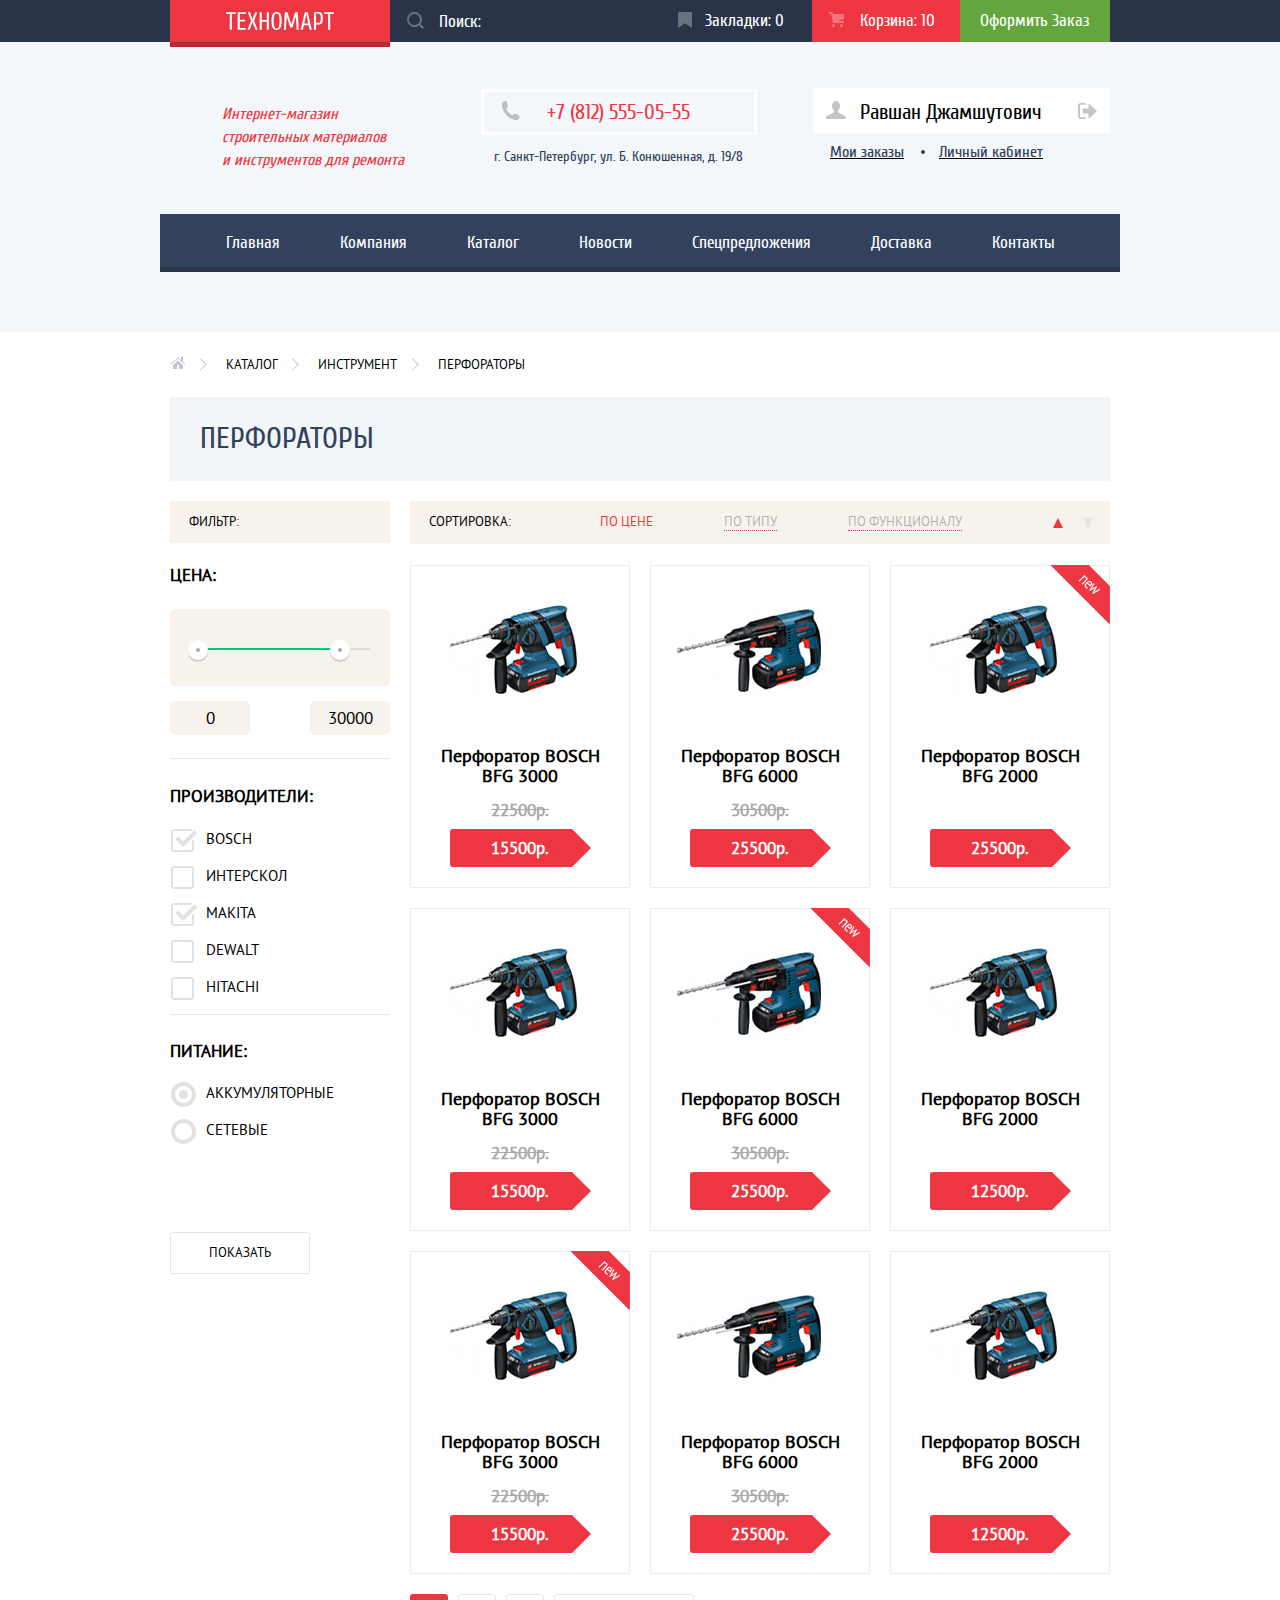
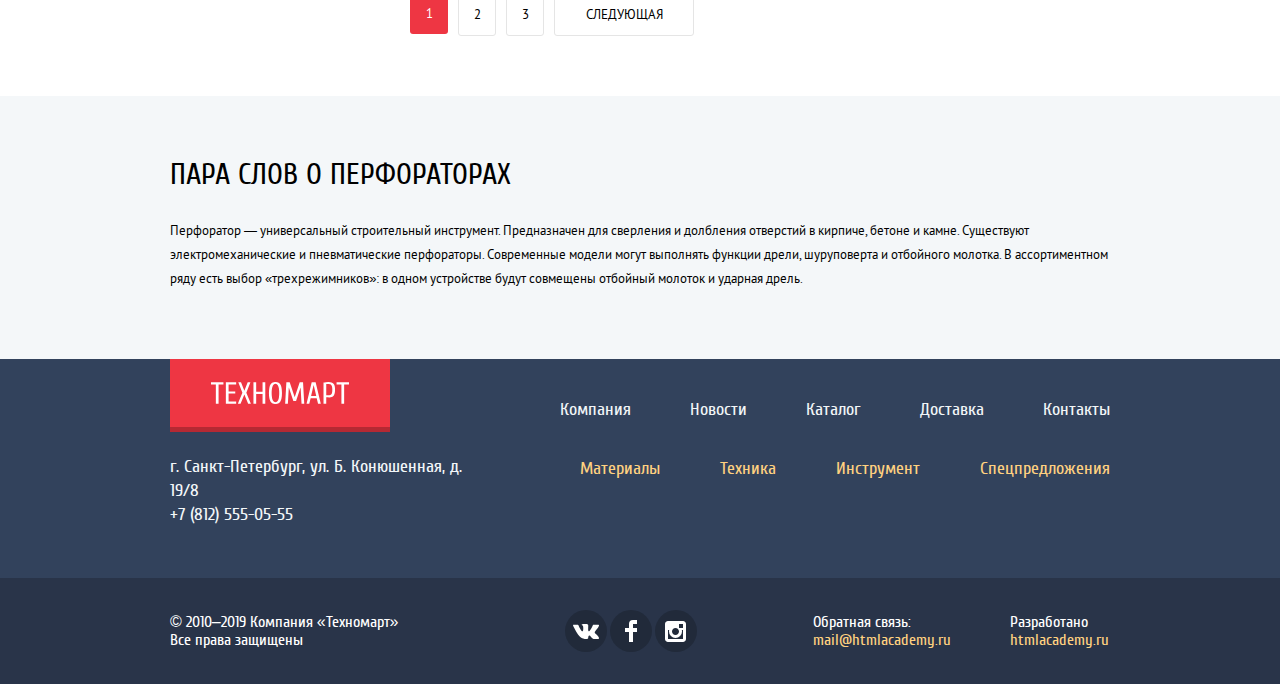
==== catalog.html @ c64a1f45 "сетки 2ая часть+декор" ====
<!DOCTYPE html>
<html lang="ru">

<head>
  <meta charset="utf-8">
  <title>HTML Academy: Техномарт</title>
  <link href="css/normalize.css" rel="stylesheet">
  <link href="css/style.css" rel="stylesheet">
</head>

<body class="catalog-page">
  <header class="main-header">
    <div class="user-navigation">
      <div class="container">
        <a class="main-header-logo" href="index.html">
          <img src="img/header-logo.svg" width="108" height="18" alt="Логотип компании «Техномарт»">
        </a>
        <form class="search-form" action="https://echo.htmlacademy.ru" method="get">
          <input class="search-field" type="search" name="search" placeholder="Поиск:" aria-label="Поиск по сайту">
          <svg xmlns="http://www.w3.org/2000/svg" width="17" height="17" viewbox="0 0 17 17">
            <path
              d="M17 15.586l-3.542-3.542A7.465 7.465 0 0 0 15 7.5 7.5 7.5 0 1 0 7.5 15c1.71 0 3.282-.579 4.544-1.542L15.586 17 17 15.586zM2 7.5C2 4.467 4.467 2 7.5 2 10.532 2 13 4.467 13 7.5c0 3.032-2.468 5.5-5.5 5.5A5.506 5.506 0 0 1 2 7.5z" />
          </svg>
        </form>
        <div class="link-wrapper">
          <a class="header-bookmarks" href="#">Закладки: 0</a>
          <a class="header-basket catalog-basket" href="#">Корзина: 10</a>
          <a class="header-submit-order" href="#">Оформить Заказ</a>
        </div>
      </div>
    </div>
    <section class="store-information">
      <div class="container">
        <div class="store-title-wrapper">
          <h1 class="store-title">
            Интернет-магазин строительных материалов и&nbsp;инструментов для ремонта
          </h1>
        </div>
        <div class="address-wrapper">
          <address>
            <a class="contacts-tel" href="tel:+78125550555">+7 (812) 555-05-55</a>
            <p class="contacts-address">г. Санкт-Петербург, ул. Б. Конюшенная, д. 19/8</p>
          </address>
        </div>
        <div class="user-wrapper">
          <ul class="catalog-user-navigation-list">
            <li class="catalog-navigation-item">
              <a class="catalog-name" href="#">
                Равшан Джамшутович
                <svg xmlns="http://www.w3.org/2000/svg" width="20" height="18" viewbox="0 0 20 18">
                  <path fill="#c5c5c5"
                    d="M17.881 14.166c-2.144-.735-4.256-1.666-5.207-2.39-.657-.501-.77-1.618-.517-2.415 1.118-.903 1.864-2.477 1.864-4.278C14.021 2.276 12.221 0 10 0S5.979 2.276 5.979 5.083c0 1.801.746 3.374 1.863 4.277.253.798.141 1.915-.517 2.416-.95.724-3.063 1.654-5.207 2.39S0 18 0 18h20s.025-3.099-2.119-3.834z" />
                </svg>
              </a>
            </li>
            <li class="catalog-navigation-item">
              <a class="myaccount-logout" href="#">
                <span class="visually-hidden">Выход из аккаунта</span>
                <svg xmlns="http://www.w3.org/2000/svg" width="21" height="17" viewbox="0 0 21 17">
                  <g fill="#c5c5c5">
                    <path fill="#c5c5c5" d="M21 8.5L12.125 0v6h-6v5h6v6z" />
                    <path fill="#c5c5c5"
                      d="M3.106 13.952V3.048c.018-.376.171-1.057 1.01-1.057h5.027V0H4.116C1.938 0 1.112 1.81 1.087 3.027v10.946C1.112 15.189 1.938 17 4.116 17h5.027v-1.99H4.116c-.839 0-.992-.683-1.01-1.058z" />
                  </g>
                </svg>
              </a>
            </li>
          </ul>
          <ul class="user-second-list">
            <li class="user-second-item">
              <a class="catalog-orders" href="#">Мои заказы</a>
            </li>
            <li class="user-second-item">
              <a class="catalog-profile" href="#">Личный кабинет</a>
            </li>
          </ul>
        </div>
      </div>
    </section>
    <nav class="store-navigation">
      <div class="container">
        <ul class="store-navigation-list">
          <li class="store-navigation-item">
            <a href="index.html">Главная</a>
          </li>
          <li class="store-navigation-item">
            <a href="#">Компания</a>
          </li>
          <li class="store-navigation-item">
            <a>Каталог</a>
          </li>
          <li class="store-navigation-item">
            <a href="#">Новости</a>
          </li>
          <li class="store-navigation-item">
            <a href="#">Спецпредложения</a>
          </li>
          <li class="store-navigation-item">
            <a href="#">Доставка</a>
          </li>
          <li class="store-navigation-item">
            <a href="#">Контакты</a>
          </li>
        </ul>
      </div>
    </nav>
  </header>
  <main>
    <div class="container">
      <ul class="breadcrumbs-list">
        <li class="breadcrumbs-item">
          <a class="bredcrumbs-index" href="index.html">
            <span class="visually-hidden">Домой</span>
            <svg xmlns="http://www.w3.org/2000/svg" width="15" height="12" viewbox="0 0 15 12">
              <g fill="#C1C6CE">
                <path d="M3 8v4h4V8h2v4h4V8L8 3.516z" />
                <path
                  d="M14.831 6.365L13 4.751V0h-2v2.987L8.332.635c-.02-.017-.043-.023-.064-.037a.465.465 0 0 0-.08-.047.551.551 0 0 0-.095-.024C8.062.521 8.032.515 8 .515c-.031 0-.061.006-.092.012a.46.46 0 0 0-.095.025c-.028.011-.053.029-.08.046-.021.014-.045.02-.064.037l-6.498 5.73a.501.501 0 0 0 .33.875.497.497 0 0 0 .331-.125L8 1.677l6.169 5.438a.501.501 0 0 0 .662-.75z" />
              </g>
            </svg>
          </a>
        </li>
        <li class="breadcrumbs-item">
          <a class="breadcrumbs-catalog" href="catalog.html">Каталог</a>
        </li>
        <li class="breadcrumbs-item">
          <a href="#">Инструмент</a>
        </li>
        <li class="breadcrumbs-item">
          <a href="#">Перфораторы</a>
        </li>
      </ul>
      <h2 class="catalog-title">Перфораторы</h2>
      <div class="catalog-page-wrapper">
        <section class="filters">
          <h2>Фильтр:</h2>
          <form class="filter" method="get" action="https://echo.htmlacademy.ru">
            <fieldset class="filter-price">
              <legend class="legend-price">Цена:</legend>
              <div class="range-filter">
                <div class="range-controls">
                  <div class="scale">
                    <div class="bar"></div>
                  </div>
                  <div class="toggle toggle-min"></div>
                  <div class="toggle toggle-max"></div>
                </div>
                <div class="price-controls">
                  <label class="min-price">
                    <input name="min-price" type="text" value="0">
                  </label>
                  <label class="max-price">
                    <input name="max-price" type="text" value="30000">
                  </label>
                </div>
              </div>
            </fieldset>
            <fieldset class="filter-manufacturers">
              <legend class="legend-checkbox">Производители:</legend>
              <ul class="filter-list">
                <li class="filter-item-option">
                  <input class="visually-hidden filter-input filter-input-checkbox" id="filter-bosch" type="checkbox"
                    name="bosch" checked>
                  <label for="filter-bosch">Bosch</label>
                </li>
                <li class="filter-item-option">
                  <input class="visually-hidden filter-input filter-input-checkbox" id="filter-interskol"
                    type="checkbox" name="interskol">
                  <label for="filter-interskol">Интерскол</label>
                </li>
                <li class="filter-item-option">
                  <input class="visually-hidden filter-input filter-input-checkbox" id="filter-makita" type="checkbox"
                    name="makita" checked>
                  <label for="filter-makita">Makita</label>
                </li>
                <li class="filter-item-option">
                  <input class="visually-hidden filter-input filter-input-checkbox" id="filter-dewalt" type="checkbox"
                    name="dewalt">
                  <label for="filter-dewalt">Dewalt</label>
                </li>
                <li class="filter-item-option">
                  <input class="visually-hidden filter-input filter-input-checkbox" id="filter-hitachi" type="checkbox"
                    name="hitachi">
                  <label for="filter-hitachi">Hitachi</label>
                </li>
              </ul>
            </fieldset>
            <fieldset class="filter-power">
              <legend class="legend-power">Питание:</legend>
              <ul class="filter-list">
                <li class="filter-item-option">
                  <input class="visually-hidden filter-input filter-input-radio" id="accumulators" type="radio"
                    name="supply" value="accumulators" checked>
                  <label for="accumulators">Аккумуляторные</label>
                </li>
                <li class="filter-item-option">
                  <input class="visually-hidden filter-input filter-input-radio" id="mains" type="radio" name="supply"
                    value="mains">
                  <label for="mains">Сетевые</label>
                </li>
              </ul>
            </fieldset>
            <button type="submit" class="button filter-button">Показать</button>
          </form>
        </section>
        <div class="catalog">
          <section class="sort">
            <div class="catalog-filter">
              <h2>Сортировка:</h2>
              <div class="catalog-filter-wrapper">
                <ul class="sort-list">
                  <li class="sort-item">
                    <a class="sort-link current" href="#">По цене</a>
                  </li>
                  <li class="sort-item">
                    <a class="sort-link" href="#">По типу</a>
                  </li>
                  <li class="sort-item">
                    <a class="sort-link" href="#">По функционалу</a>
                  </li>
                </ul>
                <a class="sort-arrow sort-arrow-up sort-arrow-current" href="#">
                  <span class="visually-hidden">По возрастанию</span>
                </a>
                <a class="sort-arrow sort-arrow-down" href="#">
                  <span class="visually-hidden">По убыванию</span>
                </a>
              </div>
            </div>
          </section>
          <section class="catalog-products">
            <h2 class="visually-hidden">Каталог товаров</h2>
            <ul class="catalog-product-list">
              <li class="catalog-product-item">
                <div class="catalog-popup">
                  <a class="button-buy" href="#">
                    Купить
                  </a>
                  <a class="button-bookmarks" href="#">
                    В Закладки
                  </a>
                </div>
                <div class="image">
                  <img src="img/Perforatorbfg3000.jpg" width="218" height="170" alt="Перфоратор BOSCH BFG 3000">
                </div>
                <h3 class="product-title">
                  <a class="product-title-link" href="#">
                    Перфоратор BOSCH BFG 3000
                  </a>
                </h3>
                <del class="old-price">22500р.</del>
                <p class="current-price">15500р.</p>
              </li>
              <li class="catalog-product-item">
                <div class="catalog-popup">
                  <a class="button-buy" href="#">
                    Купить
                  </a>
                  <a class="button-bookmarks" href="#">
                    В Закладки
                  </a>
                </div>
                <div class="image">
                  <img src="img/Perforatorbfg6000.jpg" width="218" height="170" alt="Перфоратор BOSCH BFG 6000">
                </div>
                <h3 class="product-title">
                  <a class="product-title-link" href="#">
                    Перфоратор BOSCH BFG 6000
                  </a>
                </h3>
                <del class="old-price">30500р.</del>
                <p class="current-price">25500р.</p>
              </li>
              <li class="catalog-product-item">
                <div class="flag flag-new">new item</div>
                <div class="catalog-popup">
                  <a class="button-buy" href="#">
                    Купить
                  </a>
                  <a class="button-bookmarks" href="#">
                    В Закладки
                  </a>
                </div>
                <div class="image">
                  <img src="img/Perforatorbfg2000.jpg" width="218" height="170" alt="Перфоратор BOSCH BFG 2000">
                </div>
                <h3 class="product-title">
                  <a class="product-title-link" href="#">
                    Перфоратор BOSCH BFG 2000
                  </a>
                </h3>
                <del class="old-price old-price-no">0</del>
                <p class="current-price">25500р.</p>
              </li>
              <li class="catalog-product-item">
                <div class="catalog-popup">
                  <a class="button-buy" href="#">
                    Купить
                  </a>
                  <a class="button-bookmarks" href="#">
                    В Закладки
                  </a>
                </div>
                <div class="image">
                  <img src="img/Perforatorbfg3000.jpg" width="218" height="170" alt="Перфоратор BOSCH BFG 3000">
                </div>
                <h3 class="product-title">
                  <a class="product-title-link" href="#">
                    Перфоратор BOSCH BFG 3000
                  </a>
                </h3>
                <del class="old-price">22500р.</del>
                <p class="current-price">15500р.</p>
              </li>
              <li class="catalog-product-item">
                <div class="flag flag-new">new item</div>
                <div class="catalog-popup">
                  <a class="button-buy" href="#">
                    Купить
                  </a>
                  <a class="button-bookmarks" href="#">
                    В Закладки
                  </a>
                </div>
                <div class="image">
                  <img src="img/Perforatorbfg6000.jpg" width="218" height="170" alt="Перфоратор BOSCH BFG 6000">
                </div>
                <h3 class="product-title">
                  <a class="product-title-link" href="#">
                    Перфоратор BOSCH BFG 6000
                  </a>
                </h3>
                <del class="old-price">30500р.</del>
                <p class="current-price">25500р.</p>
              </li>
              <li class="catalog-product-item">
                <div class="catalog-popup">
                  <a class="button-buy" href="#">
                    Купить
                  </a>
                  <a class="button-bookmarks" href="#">
                    В Закладки
                  </a>
                </div>
                <div class="image">
                  <img src="img/Perforatorbfg2000.jpg" width="218" height="170" alt="Перфоратор BOSCH BFG 2000">
                </div>
                <h3 class="product-title">
                  <a class="product-title-link" href="#">
                    Перфоратор BOSCH BFG 2000
                  </a>
                </h3>
                <del class="old-price old-price-no">0</del>
                <p class="current-price">12500р.</p>
              </li>
              <li class="catalog-product-item">
                <div class="flag flag-new">new item</div>
                <div class="catalog-popup">
                  <a class="button-buy" href="#">
                    Купить
                  </a>
                  <a class="button-bookmarks" href="#">
                    В Закладки
                  </a>
                </div>
                <div class="image">
                  <img src="img/Perforatorbfg3000.jpg" width="218" height="170" alt="Перфоратор BOSCH BFG 3000">
                </div>
                <h3 class="product-title">
                  <a class="product-title-link" href="#">
                    Перфоратор BOSCH BFG 3000
                  </a>
                </h3>
                <del class="old-price">22500р.</del>
                <p class="current-price">15500р.</p>
              </li>
              <li class="catalog-product-item">
                <div class="catalog-popup">
                  <a class="button-buy" href="#">
                    Купить
                  </a>
                  <a class="button-bookmarks" href="#">
                    В Закладки
                  </a>
                </div>
                <div class="image">
                  <img src="img/Perforatorbfg6000.jpg" width="218" height="170" alt="Перфоратор BOSCH BFG 6000">
                </div>
                <h3 class="product-title">
                  <a class="product-title-link" href="#">
                    Перфоратор BOSCH BFG 6000
                  </a>
                </h3>
                <del class="old-price">30500р.</del>
                <p class="current-price">25500р.</p>
              </li>
              <li class="catalog-product-item">
                <div class="catalog-popup">
                  <a class="button-buy" href="#">
                    Купить
                  </a>
                  <a class="button-bookmarks" href="#">
                    В Закладки
                  </a>
                </div>
                <div class="image">
                  <img src="img/Perforatorbfg2000.jpg" width="218" height="170" alt="Перфоратор BOSCH BFG 2000">
                </div>
                <h3 class="product-title">
                  <a class="product-title-link" href="#">
                    Перфоратор BOSCH BFG 2000
                  </a>
                </h3>
                <del class="old-price old-price-no">0</del>
                <p class="current-price">12500р.</p>
              </li>
            </ul>
            <ul class="pagination-list">
              <li class="pagination-item">
                <a class="button pagination-link current">1</a>
              </li>
              <li class="pagination-item">
                <a class="button pagination-link" href="#">2</a>
              </li>
              <li class="pagination-item">
                <a class="button pagination-link" href="#">3</a>
              </li>
              <li class="pagination-item">
                <a class="button pagination-link" href="#">Следующая</a>
              </li>
            </ul>
          </section>
        </div>
      </div>
    </div>
    <article class="product-description">
      <div class="container">
        <h2 class="product-description-title">Пара слов о перфораторах</h2>
        <p class="product-description-text">Перфоратор — универсальный строительный инструмент. Предназначен для
          сверления
          и долбления отверстий в кирпиче,
          бетоне и камне.
          Существуют электромеханические и пневматические перфораторы. Современные модели могут выполнять функции
          дрели,
          шуруповерта и отбойного молотка. В ассортиментном ряду есть выбор «трехрежимников»: в одном устройстве
          будут
          совмещены отбойный молоток и ударная дрель.
        </p>
      </div>
    </article>
  </main>
  <footer class="main-footer">
    <div class="container footer-wrapper">
      <div class="left-footer-wrapper">
        <a class="main-footer-logo">
          <img src="img/footer-logo.svg" width="138" height="23" alt="Логотип компании «Техномарт»">
        </a>
        <address class="footer-contacts">
          <p class="footer-contacts-address">г. Санкт-Петербург, ул. Б. Конюшенная, д. 19/8</p>
          <a class="footer-contacts-tel" href="tel:+78125550555">+7 (812) 555-05-55</a>
        </address>
      </div>
      <div class="right-footer-wrapper">
        <nav class="footer-navigation">
          <ul class="footer-navigation-list">
            <li class="footer-navigation-item">
              <a href="#">Компания</a></li>
            <li class="footer-navigation-item">
              <a href="#">Новости</a>
            </li>
            <li class="footer-navigation-item">
              <a href="#">Каталог</a>
            </li>
            <li class="footer-navigation-item">
              <a href="#">Доставка</a>
            </li>
            <li class="footer-navigation-item">
              <a href="#">Контакты</a>
            </li>
          </ul>
        </nav>
        <nav class="footer-secondary-navigation">
          <ul class="footer-secondary-navigation-list">
            <li class="footer-secondary-navigation-item">
              <a href="#">Материалы</a>
            </li>
            <li class="footer-secondary-navigation-item">
              <a href="#">Техника</a>
            </li>
            <li class="footer-secondary-navigation-item">
              <a href="#">Инструмент</a>
            </li>
            <li class="footer-secondary-navigation-item">
              <a href="#">Спецпредложения</a>
            </li>
          </ul>
        </nav>
      </div>
    </div>
    <section class="footer-social">
      <h2 class="visually-hidden">Контакты в социальных сетях</h2>
      <div class="container">
        <p class="copyright">© 2010–2019 Компания «Техномарт» <br>Все права защищены</p>
        <ul class="footer-social-list">
          <li class="footer-social-item">
            <a class="social-button" href="https://www.vk.com">
              <span class="visually-hidden">Вконтакте</span>
              <svg xmlns="http://www.w3.org/2000/svg" width="26" height="15" viewbox="0 0 26 15">
                <path fill="#FFF"
                  d="M16.138 11.51c.956-.309 2.18 2.04 3.483 2.939.978.681 1.727.534 1.727.534l3.473-.05s1.815-.112.957-1.554c-.071-.12-.503-1.069-2.585-3.022-2.177-2.043-1.882-1.712.739-5.244 1.597-2.153 2.236-3.468 2.036-4.028-.192-.539-1.365-.399-1.365-.399L20.69.713c-.381.001-.704.119-.851.515-.003.004-.621 1.666-1.445 3.079-1.741 2.989-2.436 3.148-2.724 2.961-.661-.433-.494-1.737-.494-2.664 0-2.897.432-4.105-.846-4.417-.427-.104-.739-.172-1.828-.182-1.392-.021-2.574 0-3.244.329-.445.223-.786.712-.579.74.26.035.843.16 1.155.586.401.552.389 1.789.389 1.789s.229 3.411-.54 3.834c-.528.29-1.25-.302-2.803-3.016-.793-1.388-1.392-2.922-1.392-2.922s-.116-.285-.326-.441c-.25-.185-.6-.244-.6-.244L.848.684S.29.7.085.946c-.182.218-.015.668-.015.668s2.909 6.881 6.203 10.347c3.02 3.182 6.452 2.971 6.452 2.971h1.555s.469-.054.709-.312c.224-.24.214-.691.214-.691s-.031-2.109.935-2.419z" />
              </svg>
            </a>
          </li>
          <li class="footer-social-item">
            <a class="social-button" href="https://www.facebook.com">
              <span class="visually-hidden">Фейсбук</span>
              <svg xmlns="http://www.w3.org/2000/svg" width="12" height="22" viewbox="0 0 12 22">
                <path fill="#FFF" d="M12 4V0H8a4 4 0 0 0-4 4v4H0v4h4v10h4V12h4V8H8V4h4z" />
              </svg>
            </a>
          </li>
          <li class="footer-social-item">
            <a class="social-button" href="https://www.instagram.com">
              <span class="visually-hidden">Инстаграм</span>
              <svg xmlns="http://www.w3.org/2000/svg" width="21" height="21" viewbox="0 0 21 21">
                <path fill="#FFF"
                  d="M18 0H3C1.35 0 0 1.35 0 3v15c0 1.65 1.35 3 3 3h15c1.65 0 3-1.35 3-3V3c0-1.65-1.35-3-3-3zm-7.5 7c1.93 0 3.5 1.57 3.5 3.5S12.43 14 10.5 14 7 12.43 7 10.5 8.57 7 10.5 7zM18 18H3V9h1.181A6.504 6.504 0 0 0 4 10.5a6.5 6.5 0 1 0 13 0 6.45 6.45 0 0 0-.181-1.5H18v9zm0-11h-4V3h4v4z" />
              </svg>
            </a>
          </li>
        </ul>
        <p class="contacts-email">
          Обратная связь:
          <a class="contacts-link" href="mailto:mail@htmlacademy.ru">mail@htmlacademy.ru</a>
        </p>
        <p class="contacts-developer">
          Разработано
          <a class="contacts-link" href="https://htmlacademy.ru/intensive/htmlcss">htmlacademy.ru</a>
        </p>
      </div>
    </section>
  </footer>
  <section class="modal-cart-popup">
    <h2 class="visually-hidden">Добавление товара</h2>
    <p>Товар добавлен в корзину!</p>
    <a class="button modal-cart-ordering" href="#">оформить заказ</a>
    <a class="button modal-cart-continue" href="#">продолжить покупки</a>
    <button class="modal-close" type="button">
      <span class="visually-hidden">Закрыть</span>
    </button>
  </section>
</body>

</html>
---- css/style.css ----
@font-face {
  font-style: normal;
  font-weight: 400;
  font-family: "Cuprum";

  src: local("Cuprum"), url("../fonts/cuprum.woff2") format("woff2"),
    url("../fonts/cuprum.woff") format("woff");
}

@font-face {
  font-style: normal;
  font-weight: 700;
  font-family: "Cuprum";

  src: local("Cuprum"), url("../fonts/cuprumbold.woff2") format("woff2"),
    url("../fonts/cuprumbold.woff") format("woff");
}

@font-face {
  font-style: normal;
  font-weight: 400;
  font-family: "PT sans";

  src: local("PT sans"), url("../fonts/ptsans.woff2") format("woff2"),
    url("../fonts/ptsans.woff") format("woff");
}

@font-face {
  font-style: normal;
  font-weight: 700;
  font-family: "Ptsans";

  src: local("Ptsans"), url("../fonts/ptsansbold.woff2") format("woff2"),
    url("../fonts/ptsansbold.woff") format("woff");
}

body {
  min-width: 960px;
  margin: 0;
  padding: 0;

  font-weight: 400;
  font-size: 17px;
  line-height: 17px;
  font-family: "Cuprum", Arial, sans-serif;
  color: #000000;

  background-color: #ffffff;
}

a {
  text-decoration: none;
}

img {
  max-width: 100%;
  height: auto;
}

.visually-hidden:not(:focus):not(:active),
input[type="checkbox"].visually-hidden,
input[type="radio"].visually-hidden {
  position: absolute;

  width: 1px;
  height: 1px;
  margin: -1px;
  padding: 0;
  overflow: hidden;

  white-space: nowrap;

  border: 0;

  clip: rect(0 0 0 0);
  -webkit-clip-path: inset(100%);
  clip-path: inset(100%);
}

.container {
  width: 940px;
  margin: 0 auto;
  padding: 0 10px;
}

.main-header {
  margin-bottom: 23px;

  background-color: #f4f7f9;
}

.main-header-logo {
  display: flex;
  justify-content: center;
  align-items: center;
  width: 220px;
  height: 42px;

  background-color: #ee3643;
  box-shadow: 0 5px 0 0 #b52933;
}

.main-header-logo:hover {
  background-color: #ca2c37;
}

.main-header-logo:active {
  background-color: #ba2732;
  box-shadow: 0 5px 0 0 #8e1e26;
}

.link-wrapper {
  display: flex;
  margin-left: auto;
}

.link-wrapper .header-bookmarks {
  padding: 12px 28px 12px 44px;
}

.link-wrapper .header-basket {
  padding: 12px 30px 12px 50px;
}

.link-wrapper .catalog-basket {
  padding: 12px 25px 12px 48px;
}

.link-wrapper .header-submit-order {
  padding: 12px 21px 12px 20px;
}

.user-navigation {
  display: flex;
  justify-content: space-between;
  margin-bottom: 46px;

  line-height: 18px;

  background-color: #293449;
}

.user-navigation .container {
  display: flex;
  justify-content: space-between;
  align-items: center;
  min-height: 42px;
}

.user-navigation a {
  color: #ffffff;
}

.main-navigation-link {
  line-height: 18px;
}

.header-bookmarks {
  position: relative;
}

.header-bookmarks:hover {
  background-color: #212a3a;
}

.header-bookmarks:active {
  background-color: #161d29;
  opacity: 0.5;
}

.header-bookmarks:hover::before {
  opacity: 1;
}

.header-bookmarks:active::before {
  opacity: 0.5;
}

.header-bookmarks::before {
  content: "";
  position: absolute;
  top: 12px;
  left: 17px;

  width: 14px;
  height: 16px;

  background-image: url("../img/icon-bookmark.svg");
  background-repeat: no-repeat;
  background-position: 0 0;
  opacity: 0.3;
}

.header-basket {
  position: relative;
  line-height: 18px;
}

.catalog-basket {
  background-color: #ee3643;
}

.header-basket:hover {
  background-color: #212a3a;
}

.header-basket:active {
  background-color: #161d29;
  opacity: 0.5;
}

.header-basket:hover::before {
  opacity: 1;
}

.header-basket:active::before {
  opacity: 0.5;
}

.header-basket::before {
  content: "";
  position: absolute;
  top: 12px;
  left: 17px;

  width: 15px;
  height: 15px;

  background-image: url("../img/icon-cart.svg");
  background-repeat: no-repeat;
  background-position: 0 0;
  opacity: 0.3;
}

.header-submit-order {
  margin: 0;
  line-height: 18px;

  background-color: #63a63e;
}

.header-submit-order:hover {
  background-color: #5fbb2d;
}

.header-submit-order:active {
  opacity: 0.5;
}

.search-field {
  width: 270px;
  height: 42px;
  border: none;
  background-color: #293449;
  padding-left: 49px;
  box-sizing: border-box;
}

.search-field::placeholder {
  font-size: 17px;
  line-height: 18px;

  color: #ffffff;
}

.search-field:hover {
  background-color: #212a3a;
}

.search-field:focus {
  background-color: #ffffff;
  outline: none;
}

.search-form:hover svg {
  opacity: 1;
}

.search-field:focus ~ svg {
  opacity: 1;
  fill: #ee3643;
}

.search-form {
  position: relative;
}

.search-form svg {
  position: absolute;
  top: 12px;
  left: 17px;
  fill: #ffffff;

  width: 17px;
  height: 17px;
  opacity: 0.3;
}

.store-information .container {
  display: flex;
  justify-content: space-between;
  align-items: baseline;
  margin-bottom: 42px;
}

.store-title {
  margin: 0;
  padding: 0;

  font-weight: 400;
  font-style: italic;
  font-size: 16px;
  line-height: 23px;
  text-align: left;
  color: #ee3643;
}

.store-title-wrapper {
  display: flex;
  width: 196px;
  margin-left: 52px;
}

.address-wrapper {
  display: flex;
  justify-content: space-between;
  align-items: center;
  max-width: 270px;
}

.address-wrapper .contacts-tel {
  display: flex;
  justify-content: center;
  align-items: center;
  width: 270px;
  padding-top: 10px;
  padding-bottom: 9px;
}

.contacts-tel {
  position: relative;
  margin-bottom: 10px;

  font-size: 21px;
  line-height: 21px;
  font-style: normal;
  color: #ee3643;

  border: 3px solid #ffffff;
}

.contacts-tel::before {
  content: "";
  position: absolute;
  top: 9px;
  left: 17px;

  width: 19px;
  height: 19px;
  background-image: url("../img/icon-phone.svg");
  background-repeat: no-repeat;
  background-position: 0 0;
}

.contacts-address {
  margin: 0;

  font-size: 14px;
  line-height: 24px;

  font-style: normal;
  text-align: center;
  color: #32425c;
}

.login-link {
  font-size: 21px;
  line-height: 21px;
  padding-left: 48px;
  padding-right: 27px;
  padding-top: 10px;
  padding-bottom: 11px;

  color: #000000;
  background-color: #ffffff;
}

.login-link svg {
  position: absolute;
  top: 0;
  left: 15px;

  width: 20px;
  height: 17px;
}

.register-link {
  padding-left: 25px;
  padding-right: 25px;
  padding-top: 12px;
  padding-bottom: 9px;

  font-size: 21px;
  line-height: 21px;
  color: #000000;

  background-color: #ffffff;
}

.button {
  display: inline-block;
  box-sizing: border-box;
  padding: 11px;

  font-weight: 400;
  font-size: 14px;
  line-height: 18px;
  font-family: inherit;
  vertical-align: middle;
  text-align: center;
  color: #ffffff;
  text-transform: uppercase;

  background-color: #ee3643;
  border: none;
  border-radius: 3px;
}

.user-wrapper {
  display: flex;
  justify-content: space-between;
  flex-direction: column;
  align-items: flex-start;
  margin: 0;
  padding: 0;
}

.catalog-user-navigation-list {
  display: flex;
  justify-content: space-between;
  align-items: center;

  margin: 0;
  margin-bottom: 10px;
  padding: 0;

  list-style: none;
}

.catalog-navigation-item {
  margin: 0;
  padding: 0;
  text-align: center;
}

.user-second-list {
  display: flex;

  margin: 0;
  margin-left: 17px;

  padding: 0;

  list-style: none;
}

.user-second-item {
  margin: 0;
  text-align: center;
  text-decoration: underline;
}

.user-second-item:first-of-type {
  position: relative;
  padding-right: 35px;
}

.user-second-item:first-of-type::after {
  content: "";
  position: absolute;

  top: 7px;
  right: 14px;

  width: 4px;
  height: 4px;
  border-radius: 50%;
  background-color: #32425c;
}

.user-navigation-list {
  display: flex;
  justify-content: space-between;
  align-items: center;

  margin: 0;
  padding: 0;
  list-style: none;
}

.user-navigation-item {
  position: relative;
  margin: 0;

  text-align: center;

  background-color: #ffffff;
}

.login-link:hover {
  color: #ee3643;
}

.login-link:hover svg path {
  fill: #212a3a;
}

.login-link:active svg {
  opacity: 0.3;
}

.user-navigation-item:not(:last-of-type) {
  margin-right: 10px;
}

.register-link:hover {
  color: #ee3643;
}

.login-link:active {
  color: rgba(0, 0, 0, 0.3);
}

.register-link:active {
  color: rgba(0, 0, 0, 0.3);
}

.store-navigation .container {
  display: flex;
  justify-content: space-around;

  background-color: #32425c;
  box-shadow: inset 0 -5px 0 0 #293449;
}

.store-navigation {
  display: flex;
  margin: 0;
  padding-bottom: 60px;
}

.store-navigation-list {
  display: flex;
  justify-content: space-around;

  margin: 0;
  padding: 0;

  list-style: none;
}

.store-navigation a[href]:hover {
  background-color: #293449;
}

.store-navigation a[href]:active {
  color: rgba(255, 255, 255, 0.5);

  background-color: #1d2739;
  box-shadow: inset 0 -5px 0 0 #1d2739;
}

.store-navigation a {
  display: block;

  padding-top: 20px;
  padding-bottom: 21px;
  padding-left: 30px;
  padding-right: 30px;

  color: #ffffff;
}

.advertising {
  margin-bottom: 53px;
}

.advertising-list {
  display: flex;
  justify-content: space-between;
  margin: 0;
  margin-bottom: 20px;
  padding: 0;

  list-style: none;
}

.advertising-button {
  display: inline-block;
  box-sizing: border-box;
  min-width: 135px;

  padding: 10px 20px;

  font-size: 14px;
  line-height: 18px;
  vertical-align: middle;
  text-align: center;
  color: #ffffff;
  text-transform: uppercase;

  background-color: rgba(0, 0, 0, 0.1);
  border: none;
  border-radius: 3px;
}

.advertising-button:hover {
  background-color: rgba(0, 0, 0, 0.2);
}

.advertising-button:active {
  background-color: rgba(0, 0, 0, 0.3);
}

.advertising-item {
  position: relative;
  box-sizing: border-box;
  width: 300px;
  height: 123px;
  margin: 0;
  padding: 0;
  padding-left: 23px;
  padding-top: 23px;
  padding-bottom: 22px;

  background-color: #ffbf47;
}

.advertising-item::before {
  content: "";
  position: absolute;
  top: 26px;
  right: 40px;

  width: 44px;
  height: 65px;

  background-image: url("../img/icon-1.svg");
  background-repeat: no-repeat;
  background-position: 0 0;
}
.advertising-item:nth-child(2)::before {
  content: "";
  position: absolute;
  top: 26px;
  right: 40px;

  width: 75px;
  height: 61px;

  background-image: url("../img/icon-2.svg");
  background-repeat: no-repeat;
  background-position: 0 0;
}

.advertising-item:nth-child(3)::before {
  content: "";
  position: absolute;
  top: 26px;
  right: 40px;

  width: 78px;
  height: 62px;

  background-image: url("../img/icon-3.svg");
  background-repeat: no-repeat;
  background-position: 0 0;
}

.advertising-item:nth-child(2) {
  background-color: #3bbce3;
}

.advertising-item:nth-child(3) {
  background-color: #dc91d8;
}

.advertising-item:nth-child(4) {
  background-color: #8ed78f;
}

.advertising-item:nth-child(5) {
  background-color: #ffc047;
}

.advertising-item .advertising-flag {
  position: absolute;
  top: 0px;
  right: -0.9px;
  z-index: 20;

  width: 60px;
  height: 59px;
  overflow: hidden;

  text-indent: -1000px;
}

.advertising-item .flag-new {
  background: url("../img/new-flag.png") no-repeat 0 0;
}

.advertising-title {
  margin: 0;
  margin-bottom: 13px;

  font-weight: 700;
  font-size: 24px;
  line-height: 30px;
  color: #ffffff;
}

.advertising-second-list {
  display: flex;
  justify-content: space-between;
  flex-direction: column;
  order: 2;
  margin: 0;
  padding: 0;

  list-style: none;
}

.advertising-second-item {
  position: relative;
  box-sizing: border-box;
  width: 300px;
  height: 123px;
  margin: 0;
  padding: 0;
  padding-left: 23px;
  padding-top: 23px;
  padding-bottom: 22px;

  background-color: #ffbf47;
}

.advertising-second-item::before {
  content: "";
  position: absolute;
  top: 26px;
  right: 40px;

  width: 59px;
  height: 72px;

  background-image: url("../img/icon-4.svg");
  background-repeat: no-repeat;
  background-position: 0 0;
}

.advertising-second-item:nth-child(2)::before {
  content: "";
  position: absolute;
  top: 26px;
  right: 40px;

  width: 78px;
  height: 63px;

  background-image: url("../img/icon-5.svg");
  background-repeat: no-repeat;
  background-position: 0 0;
}

.advertising-discount {
  background-color: #8ed78f;
}

.slider-indicator {
  position: absolute;
  bottom: 36px;
  left: 31.5%;
}

.slider-control {
  position: absolute;
  top: 50%;
  left: 31.5%;
}

.prevarrow {
  position: absolute;
  right: 255px;
}

.nextarrow {
  position: absolute;
  left: 280px;
}

.main-slider {
  position: relative;
  display: flex;
  justify-content: space-between;
  margin: 0;
  padding: 0;
}

.slider-list {
  display: flex;
  margin: 0;
  padding: 0;

  list-style: none;
}

.slider-item {
  width: 620px;
  height: 266px;
  margin: 0;
  padding: 0;
}

.slider-item img {
  position: absolute;
  top: 0;
  left: 0;
  z-index: -1;
}

.slider-item:nth-child(2) {
  display: none;
}

.slider-title {
  margin: 0 auto;
  margin-left: 24px;
  padding: 22px 0 0;

  font-weight: 700;
  font-size: 36px;
  line-height: 36px;

  color: #ffffff;
  text-transform: uppercase;
}

.slider-text {
  margin: 0;
  margin-left: 25px;
  padding: 0;

  font-size: 18px;
  line-height: 24px;
  color: #ffffff;
}

.slider-button {
  position: relative;
  margin: 0;
  padding: 0;
  border: solid 5px #ffffff;
  border-radius: 50%;
  cursor: pointer;
}

.slider-indicator-button {
  margin-right: 8px;
}

.slider-button-current::before {
  content: "";
  position: absolute;
  top: 50%;
  left: 50%;
  width: 6px;
  height: 6px;
  margin: -3px;
  border-radius: 50%;
  background-color: #ee3643;
}

.slider-main-button {
  position: absolute;
  bottom: 22px;
  left: 25px;
  min-width: 195px;
}

.slider-main-button:hover {
  background-color: #ca2c37;
}

.slider-main-button:active {
  background-color: #ba2732;
}

.slider-arrows-list {
  list-style: none;
}

.popular-products-title {
  margin: 0;

  font-weight: 400;
  font-size: 30px;
  line-height: 30px;
  color: #32425c;
  text-transform: uppercase;
}

.popular-products-title-wrapper {
  display: flex;
  justify-content: space-between;
  align-items: center;
  margin: 0;
  margin-bottom: 20px;
  padding: 26px 24px 25px 30px;

  background-color: #f9f5f0;
}

.popular-products-link h2 {
  margin: 0;

  font-weight: 400;
  font-size: 14px;
  line-height: 18px;
}

.popular-products-link {
  min-width: 253px;
  margin: 0;
}

.popular-products-link:hover {
  background-color: #ca2c37;
}

.popular-products-link:active {
  background-color: #ba2732;
}

.catalog-products-item:nth-child(4n + 4) {
  margin-right: 0;
}

.catalog-product {
  width: 700px;
}

.catalog-page-wrapper {
  display: flex;
  justify-content: space-between;
  margin-bottom: 60px;
}

.catalog {
  width: 700px;
  margin: 0;
  padding: 0;
}

.catalog-products-list {
  display: flex;
  justify-content: flex-start;
  flex-wrap: wrap;
  margin: 0;
  padding: 0;

  list-style: none;
}

.catalog-product-list {
  display: flex;
  flex-wrap: wrap;
  justify-content: flex-start;
  margin: 0;
  padding: 0;
}

.catalog-products-item {
  position: relative;

  display: inline-block;
  width: 218px;
  margin-right: 20px;
  margin-bottom: 20px;

  text-align: center;

  border: 1px solid #eaeaeaea;
}

.catalog-product-item:nth-child(3n + 3) {
  margin-right: 0;
}

.catalog-product-item {
  position: relative;

  display: inline-block;
  width: 218px;
  margin-right: 20px;
  margin-bottom: 20px;

  text-align: center;

  border: 1px solid #eaeaeaea;
}

.catalog-products-item:hover {
  box-shadow: 0px 10px 25px 0 rgba(41, 52, 73, 0.5);
}

.catalog-product-item:hover {
  box-shadow: 0px 10px 25px 0 rgba(41, 52, 73, 0.5);
}

.product-title {
  font-weight: 700;
  font-size: 18px;
  line-height: 20px;
  font-family: "PT Sans", Arial, sans-serif;
}

.product-title-link {
  color: #000000;
}

.catalog-products-item .catalog-popup {
  position: absolute;
  top: 0;
  left: 0;
  z-index: 10;

  width: 218px;
  height: 88px;
  padding: 40px 0;

  background-color: rgba(255, 255, 255, 0.9);
}

.catalog-product-item .catalog-popup {
  position: absolute;
  top: 0;
  left: 0;
  z-index: 10;

  width: 218px;
  height: 88px;
  padding: 40px 0;

  background-color: rgba(255, 255, 255, 0.9);
}

.catalog-products-item .catalog-popup .button-buy,
.catalog-products-item .catalog-popup .button-bookmarks {
  display: block;
  width: 129px;
  margin: 0 auto;
  margin-bottom: 7px;
  padding: 7px 0;

  font-size: 14px;
  line-height: 18px;
  color: #ffffff;
  text-transform: uppercase;
  text-decoration: none;

  background-color: #63a63e;
  border: 3px solid #63a63e;
  border-bottom-color: #367315;
  border-radius: 3px;
}

.catalog-product-item .catalog-popup .button-buy,
.catalog-product-item .catalog-popup .button-bookmarks {
  display: block;
  width: 129px;
  margin: 0 auto;
  margin-bottom: 7px;
  padding: 7px 0;

  font-size: 14px;
  line-height: 18px;
  color: #ffffff;
  text-transform: uppercase;
  text-decoration: none;

  background-color: #63a63e;
  border: 3px solid #63a63e;
  border-bottom-color: #367315;
  border-radius: 3px;
}

.catalog-products-item .button-buy:hover {
  background-color: #5fbb2d;
  border: 3px solid #5fbb2d;
  border-bottom-color: #367315;
}

.catalog-product-item .button-buy:hover {
  background-color: #5fbb2d;
  border: 3px solid #5fbb2d;
  border-bottom-color: #367315;
}

.catalog-products-item .button-buy:active {
  background-color: #518534;
  border: 3px solid #518534;
}

.catalog-product-item .button-buy:active {
  background-color: #518534;
  border: 3px solid #518534;
}

.catalog-products-item .catalog-popup .button-bookmarks:hover {
  border: 3px solid #32425c;
  border-bottom-color: #32425c;
}

.catalog-product-item .catalog-popup .button-bookmarks:hover {
  border: 3px solid #32425c;
  border-bottom-color: #32425c;
}

.catalog-products-item .button-bookmarks:active {
  opacity: 0.3;
}

.catalog-product-item .button-bookmarks:active {
  opacity: 0.3;
}

.catalog-products-item .catalog-popup .button-bookmarks {
  color: #32425c;

  background: #ffffff;
  border-bottom-color: #63a63e;
}

.catalog-product-item .catalog-popup .button-bookmarks {
  color: #32425c;

  background: #ffffff;
  border-bottom-color: #63a63e;
}

.catalog-products-item .catalog-popup {
  display: none;
}

.catalog-product-item .catalog-popup {
  display: none;
}

.catalog-products-item:hover .catalog-popup {
  display: block;
  background-color: #ffffff;
}

.catalog-product-item:hover .catalog-popup {
  display: block;
  background-color: #ffffff;
}

.catalog-products-item .image {
  width: 218px;
  height: 170px;
}

.catalog-product-item .image {
  width: 218px;
  height: 170px;
}

.catalog-products-item .image img {
  max-width: 100%;
}

.catalog-product-item .image img {
  max-width: 100%;
}

.catalog-products-item .product-title {
  min-height: 40px;
  margin-top: 10px;
  margin-bottom: 15px;
  padding: 0 25px;
}

.catalog-product-item .product-title {
  min-height: 40px;
  margin-top: 10px;
  margin-bottom: 15px;
  padding: 0 25px;
}

.catalog-products-item .old-price {
  min-height: 20px;
  margin-top: 15px;
  margin-bottom: 10px;

  color: #a9a9a9;
  text-decoration: line-through;
}

.catalog-product-item .old-price {
  min-height: 20px;
  margin-top: 15px;
  margin-bottom: 10px;

  color: #a9a9a9;
  text-decoration: line-through;
}

.old-price {
  font-weight: 700;
  font-size: 17px;
  line-height: 18px;
  font-family: "PT Sans", Arial, sans-serif;
}

.old-price-no {
  visibility: hidden;
}

.catalog-products-item .current-price {
  position: relative;

  width: 80px;
  margin: 10px auto;
  margin-bottom: 20px;
  padding: 10px 30px;

  color: #ffffff;

  background: #ee3643;
  border-radius: 3px;
}

.catalog-product-item .current-price {
  position: relative;

  width: 80px;
  margin: 10px auto;
  margin-bottom: 20px;
  padding: 10px 30px;

  color: #ffffff;

  background: #ee3643;
  border-radius: 3px;
}

.current-price {
  font-weight: 700;
  font-size: 17px;
  line-height: 18px;
  font-family: "PT Sans", Arial, sans-serif;
}

.catalog-products-item .current-price:after {
  content: "";
  position: absolute;
  top: 0;
  right: -20px;

  width: 0;
  height: 0;

  border: 19px solid #ffffff;
  border-left-color: #ee3643;
}

.catalog-product-item .current-price:after {
  content: "";
  position: absolute;
  top: 0;
  right: -20px;

  width: 0;
  height: 0;

  border: 19px solid #ffffff;
  border-left-color: #ee3643;
}

.catalog-products-item .flag {
  position: absolute;
  top: -1px;
  right: -1px;
  z-index: 20;

  width: 60px;
  height: 60px;
  overflow: hidden;

  text-indent: -1000px;
}

.catalog-product-item .flag {
  position: absolute;
  top: -1px;
  right: -1px;
  z-index: 20;

  width: 60px;
  height: 60px;
  overflow: hidden;

  text-indent: -1000px;
}

.catalog-products-item .flag-new {
  background: url("../img/new-flag.png") no-repeat 0 0;
}

.catalog-product-item .flag-new {
  background: url("../img/new-flag.png") no-repeat 0 0;
}

.popular-manufacturers {
  margin-bottom: 85px;
}

.popular-manufacturers-link {
  min-width: 253px;
  margin: 0;
}

.popular-manufacturers-link:hover {
  background-color: #ca2c37;
}

.popular-manufacturers-link:active {
  background-color: #ba2732;
}

.popular-manufacturers-title {
  margin: 0;

  font-weight: 400;
  font-size: 30px;
  line-height: 30px;
  color: #32425c;
  text-transform: uppercase;
}

.popular-manufacturers-link h2 {
  margin: 0;

  font-weight: 400;
  font-size: 14px;
  line-height: 18px;
}

.popular-manufacturers-title-wrapper {
  display: flex;
  justify-content: space-between;
  align-items: center;
  margin: 0;
  margin-bottom: 20px;
  padding: 26px 24px 25px 30px;

  background-color: #f9f5f0;
}

.popular-manufacturers-list {
  display: flex;
  flex-wrap: wrap;
  justify-content: space-between;

  margin: 0;
  padding: 0;

  list-style: none;
}

.popular-manufacturers-item {
  display: flex;
  justify-content: center;
  align-items: center;
  width: 220px;
  height: 145px;

  margin: 0;
  margin-bottom: 20px;
  padding: 0;

  outline: 1px solid #eaeaea;
}

.popular-manufacturers-item img {
  display: block;
}

.popular-manufacturers-item:hover {
  box-shadow: 0px 10px 25px 0 rgba(41, 52, 73, 0.5);
}

.popular-manufacturers-item:active {
  box-shadow: 0px 4px 10px 0 rgba(41, 52, 73, 0.5);
  opacity: 0.3;
}

.services {
  margin-bottom: 78px;

  background-color: #f5f8fa;
}

.services-toggles-list {
  margin: 0;
  margin-right: 80px;
  padding: 0;

  list-style: none;
}

.services-list {
  margin: 0;
  padding: 0;

  list-style: none;
}

.services-button {
  display: inline-block;
  box-sizing: border-box;
  min-width: 240px;
  padding: 20px 23px 15px 23px;

  font-weight: 700;
  font-size: 21px;
  line-height: 30px;

  vertical-align: middle;
  text-align: left;
  color: #ffffff;
  background-color: #32425c;
  border-top: 1px solid #405069;
  border-bottom: 1px solid #293449;
  border-right: none;
  border-left: none;
  outline: none;
}

.services-button:hover {
  background-color: #293449;
}

.delivery-button-current {
  border: none;
  color: #32425c;
  background-color: #ffffff;
}

.delivery-button-current:hover {
  color: #32425c;
  background-color: #ffffff;
}

.services h2 {
  margin: 0;
  margin-bottom: 30px;

  font-weight: 400;
  font-size: 30px;
  line-height: 30px;
  color: #000000;
  text-transform: uppercase;
}

.services-title {
  padding-top: 68px;
}

.services p {
  font-size: 13px;
  line-height: 24px;
  font-family: "PT Sans", Arial, sans-serif;
  color: #000000;
}

.services-text {
  margin: 0;
  margin-bottom: 66px;
}

.delivery-text {
  margin: 0;
  padding: 0;
}

.services-item:nth-child(2) {
  display: none;
}

.services-item:nth-child(3) {
  display: none;
}

.services-item h3 {
  margin: 0;
  margin-bottom: 32px;
  padding: 0;

  font-weight: 400;
  font-size: 36px;
  line-height: 36px;

  color: #32425c;
  text-transform: uppercase;
}

.guarantee-title {
  line-height: 24px;
}

.credit-title {
  line-height: 24px;
}

.credit-request-button {
  min-width: 195px;
  margin: 0;

  background-color: #ff5357;
}

.credit-request-button:hover {
  background-color: #ca2c37;
}

.credit-request-button:active {
  background-color: #ba2732;
}

.services-wrapper {
  display: flex;
  justify-content: space-between;
  position: relative;
  padding-bottom: 85px;
}

.about {
  display: flex;
  margin-bottom: 86px;
}

.about-column-right {
  width: 302px;
  margin-left: auto;
}

.about-column-right img {
  margin-bottom: 52px;
}

.about-column-left {
  width: 520px;
}

.about h2 {
  margin: 0;
  margin-bottom: 27px;

  font-weight: 400;
  font-size: 30px;
  line-height: 30px;

  color: #000000;
  text-transform: uppercase;
}

.about-text {
  margin-bottom: 27px;
  width: 390px;
  font-size: 13px;
  line-height: 24px;
  font-family: "PT Sans", Arial, sans-serif;
  color: #000000;
}

.about-text-first {
  width: 520px;
}

.about-list {
  margin: 0;
  padding: 0;

  list-style: none;
}

.about-item {
  position: relative;

  margin: 0;
  margin-bottom: 21px;
  padding-left: 35px;
}

.about-item-text {
  margin: 0;

  font-size: 18px;
  line-height: 24px;

  color: #000000;
}

.about-item::before {
  content: "";
  position: absolute;
  top: 10px;
  left: -1px;

  width: 25px;
  height: 2px;

  background-color: #ee3643;
}

.about-button {
  min-width: 220px;
}

.about-button:hover {
  background-color: #ca2c37;
}

.about-button:active {
  background-color: #ba2732;
}

.contacts-text {
  margin: 0 0 48px;

  font-size: 13px;
  line-height: 24px;
  font-family: "PT Sans", Arial, sans-serif;
  color: #000000;
}

.contact-button {
  min-width: 300px;
}

.contact-button:hover {
  background-color: #ca2c37;
}

.contact-button:active {
  background-color: #ba2732;
}

.footer-logo-wrapper {
  display: flex;
  justify-content: center;
  align-items: center;
  width: 220px;
  height: 68px;

  background-color: #ee3643;
  box-shadow: 0 5px 0 0 #b52933;
}

.footer-logo-wrapper:hover {
  background-color: #ca2c37;
}

.footer-logo-wrapper:active {
  background-color: #ba2732;
  box-shadow: 0 5px 0 0 #8e1e26;
}

.footer-navigation-list {
  display: flex;
  justify-content: space-between;
  align-items: flex-end;
  margin: 0;
  padding: 0;
  padding-top: 39px;
  padding-bottom: 35px;

  list-style: none;
}
.main-footer {
  background-color: #32425c;
}

.main-footer-logo {
  display: flex;
  justify-content: center;
  align-items: center;
  width: 220px;
  height: 68px;
  margin-bottom: 28px;

  background-color: #ee3643;
  box-shadow: 0 5px 0 0 #b52933;
}

.main-footer-logo:hover {
  background-color: #ca2c37;
}

.main-footer-logo:active {
  background-color: #ba2732;
  box-shadow: 0 5px 0 0 #8e1e26;
}

.footer-wrapper {
  display: flex;
}

.left-footer-wrapper {
  display: flex;
  flex-direction: column;
  width: 322px;
  margin-bottom: 51px;
}

.right-footer-wrapper {
  display: flex;
  flex-direction: column;
  margin-left: auto;
  width: 550px;
}

.footer-navigation a {
  font-size: 18px;
  line-height: 24px;

  color: #f1f5f7;
}

.footer-navigation a[href]:hover {
  text-decoration: underline;
}

.footer-navigation a[href]:active {
  text-decoration: none;

  opacity: 0.5;
}

.footer-secondary-navigation {
  margin: 0;
  padding: 0;
}

.footer-secondary-navigation a {
  font-size: 18px;
  line-height: 24px;

  color: #ffd180;
}

.footer-secondary-navigation a[href]:hover {
  text-decoration: underline;
}

.footer-secondary-navigation a[href]:active {
  text-decoration: none;

  opacity: 0.5;
}

.footer-secondary-navigation-list {
  display: flex;
  justify-content: flex-end;
  text-align: right;
  margin: 0;
  padding: 0;

  list-style: none;
}

.footer-secondary-navigation-item:not(:last-of-type) {
  margin-right: 60px;
}

.footer-contacts {
  font-style: normal;
}

.footer-social-item:not(:last-of-type) {
  margin-right: 3px;
}

.footer-contacts-wrapper {
  display: flex;
  justify-content: space-between;
  width: 300px;
  margin: 0;
  padding: 0;
}

.footer-contacts p {
  font-style: normal;
  font-size: 18px;
  line-height: 24px;
  margin: 0;
  padding: 0;

  color: #f3f7f9;
}

.footer-contacts-tel {
  font-style: normal;
}

.footer-contacts a {
  font-size: 18px;
  line-height: 24px;

  color: #f3f7f9;
}

.footer-social {
  background-color: #293449;
}

.footer-social .container {
  display: flex;
  flex-wrap: wrap;
  justify-content: space-between;
  align-items: center;
  padding-top: 32px;
  padding-bottom: 32px;
}

.copyright {
  font-size: 16px;
  line-height: 18px;
  margin: 0;
  padding: 0;
  margin-right: 110px;

  color: #ffffff;
}

.footer-social-list {
  display: flex;
  flex-wrap: wrap;
  justify-content: space-between;
  width: 132px;
  margin: 0;
  margin-right: 60px;
  padding: 0;

  list-style: none;
}

.social-button {
  display: flex;
  justify-content: center;
  align-items: center;
  width: 42px;
  height: 42px;

  background-color: #212a3a;
  border-radius: 50%;
}

.social-button:hover {
  background-color: #ee3643;
}

.social-button:active {
  background-color: #ee3643;
}

.contacts-email {
  font-size: 16px;
  line-height: 18px;
  width: 140px;
  margin: 0;
  padding: 0;

  color: #ffffff;
}

.contacts-developer {
  font-size: 16px;
  line-height: 18px;
  width: 100px;
  margin: 0;
  padding: 0;

  color: #ffffff;
}

.contacts-link {
  font-size: 16px;
  line-height: 18px;

  color: #ffd180;
}
.contacts-link:hover {
  text-decoration: underline;
}
.contacts-link:active {
  color: #e13643;
  text-decoration: none;
}

.contacts-wrapper {
  display: flex;
  width: 288px;
}

.modal p {
  margin: 0;
}

.modal-button {
  color: #000000;
}

.contact-form {
  display: flex;
  justify-content: center;
  flex-wrap: wrap;
}

@keyframes bounce {
  0% {
    transform: translateY(-2000px);
  }

  70% {
    transform: translateY(30px);
  }

  90% {
    transform: translateY(-10px);
  }

  100% {
    transform: translateY(0);
  }
}

@keyframes shake {
  0%,
  100% {
    transform: translateX(0);
  }

  10%,
  30%,
  50%,
  70%,
  90% {
    transform: translateX(-10px);
  }

  20%,
  40%,
  60%,
  80% {
    transform: translateX(10px);
  }
}

.modal {
  position: fixed;
  top: 50%;
  left: 50%;
  z-index: 10;

  width: 620px;
  margin-top: -150px;
  margin-left: -280px;

  background-color: #ffffff;
  box-shadow: inset 0 7px 0 #ee3643, 0 20px 40px rgba(0, 1, 1, 0.75);
}

.modal-close {
  position: absolute;
  top: 15px;
  right: 20px;

  width: 21px;
  height: 21px;

  font-size: 0;

  background-color: transparent;
  border: 0;
  cursor: pointer;
}

.modal-close::before,
.modal-close::after {
  content: "";
  position: absolute;
  top: 9px;
  left: -1px;

  width: 25px;
  height: 3px;

  background-color: #ee3643;
}

.modal-close::before {
  transform: rotate(45deg);
}

.modal-close::after {
  transform: rotate(-45deg);
}

.modal-close:hover::before,
.modal-close:hover::after {
  background-color: #ca2c37;
}

.modal-close:active::before,
.modal-close:active::after {
  background-color: #ba2732;
}

.modal-show {
  display: block;
  animation: bounce 0.6s;
}

.modal-error {
  animation: shake 0.6s;
}

.contact-form input[type="text"],
.contact-form input[type="email"],
.modal textarea {
  box-sizing: border-box;
  width: 100%;
  padding: 8px 15px;

  font-weight: 400;
  font-size: 13px;
  line-height: 18px;
  font-family: "PT Sans", Arial, sans-serif;
  color: #a9a9a9;

  background-color: #ffffff;
  border: 2px solid #d7dcde;
  border-radius: 2px;
  outline: none;
}

.modal textarea {
  max-width: 460px;
  min-height: 114px;
  padding: 8px 14px;
}

.label-name,
.label-email,
.label-text {
  margin-bottom: 11px;
}

.contact-form input[type="email"]:invalid,
.contact-form input[type="text"]:invalid {
  border-color: #e74246;
}

.modal label {
  display: block;

  font-size: 18px;
  line-height: 18px;
}

.contact-form-name {
  width: 220px;
  padding-right: 20px;
}

.contact-form-email {
  width: 220px;
}

.contact-form-info {
  min-height: 38px;
}

.contact-form-info:not(:last-of-type) {
  margin-top: 48px;
  margin-bottom: 20px;
}

.contact-form-info:last-of-type {
  width: 460px;
  margin-bottom: 37px;
}

.contact-form input:hover {
  border-color: #b4b9bb;
}

.contact-form textarea:hover {
  border-color: #b4b9bb;
}

.contact-form input:focus {
  color: #999999;

  border-color: #ee3643;
}

.contact-form textarea:focus {
  color: #999999;

  border-color: #ee3643;
}

.send-button-wrapper {
  background-color: #f4f4f4;
  padding-top: 36px;
  padding-bottom: 36px;
  padding-left: 80px;
  padding-right: 80px;
}

.send-button {
  min-width: 460px;

  font-size: 14px;
  line-height: 18px;

  color: #ffffff;
}

.send-button:hover {
  background-color: #ca2c37;
}

.send-button:active {
  background-color: #ba2732;
}

.send-button:focus {
  outline: none;
}

.modal-cart-popup {
  display: none;
}

.modal-map-popup {
  display: none;
}

.catalog-name {
  display: block;
  position: relative;
  padding-top: 14px;
  padding-bottom: 10px;
  padding-left: 47px;
  padding-right: 8px;
  font-size: 21px;
  line-height: 21px;

  color: #000000;
  background-color: #ffffff;
}

.catalog-name svg {
  position: absolute;
  top: 13px;
  left: 13px;

  width: 20px;
  height: 18px;
}

.myaccount-logout {
  display: block;
  position: relative;

  padding-left: 30px;
  padding-right: 30px;
  padding-top: 22.5px;
  padding-bottom: 22.5px;

  background-color: #ffffff;
}

.myaccount-logout svg {
  position: absolute;
  top: 50%;
  right: 3px;
  transform: translate(-50%, -50%);
  width: 20px;
  height: 17px;
  -webkit-transform: translate(-50%, -50%);
  -moz-transform: translate(-50%, -50%);
  -ms-transform: translate(-50%, -50%);
  -o-transform: translate(-50%, -50%);
}

.myaccount-logout:hover svg path {
  fill: #212a3a;
}

.myaccount-logout:active svg {
  opacity: 0.3;
}

.catalog-name:hover svg path {
  fill: #212a3a;
}

.catalog-name:active svg {
  opacity: 0.3;
}

.catalog-name:active {
  color: rgba(0, 0, 0, 0.3);
}

.catalog-navigation-item:not(:first-child) {
  text-decoration: underline;
}

.catalog-orders {
  font-size: 16px;
  line-height: 18px;

  color: #32425c;
}

.catalog-orders:hover {
  color: #ee3643;
}

.catalog-orders:active {
  color: rgba(0, 0, 0, 0.3);
}

.catalog-profile {
  font-size: 16px;
  line-height: 18px;
  color: #32425c;
}

.catalog-profile:hover {
  color: #ee3643;
}

.catalog-profile:active {
  color: rgba(0, 0, 0, 0.3);
}

.breadcrumbs-list {
  display: flex;
  justify-content: space-between;
  width: 355px;
  margin: 0;
  margin-bottom: 23px;
  padding: 0;

  list-style: none;
}

.breadcrumbs-catalog {
  position: relative;
}

.bredcrumbs-index {
  position: relative;
}

.breadcrumbs-item:not(:first-of-type) {
  position: relative;
}

.breadcrumbs-item::before {
  content: "";
  position: absolute;
  display: inline-block;
  border: 1px solid #c5c9d1;
  border-width: 0 1px 1px 0;
  transform: rotate(-45deg);
  padding: 4px;
  top: 5px;
  left: -30px;
  -webkit-transform: rotate(-45deg);
  -moz-transform: rotate(-45deg);
  -ms-transform: rotate(-45deg);
  -o-transform: rotate(-45deg);
}

.catalog-title {
  margin: 0;
  margin-bottom: 20px;
  padding: 27px 30px;

  font-weight: 400;
  font-size: 30px;
  line-height: 30px;

  color: #32425c;
  text-transform: uppercase;

  background-color: #f2f6f8;
}

.breadcrumbs-list a {
  font-size: 13px;
  line-height: 18px;
  font-family: "PT Sans", Arial, sans-serif;
  color: #000000;
  text-transform: uppercase;
}

.filters {
  width: 220px;
}

.filters h2 {
  margin: 0;
  margin-bottom: 17px;
  padding: 12px 19px;

  font-weight: 400;
  font-size: 13px;
  line-height: 18px;
  font-family: "PT Sans", Arial, sans-serif;
  color: #000000;
  text-transform: uppercase;

  background-color: #f7f3ec;
}

.legend-price {
  margin-bottom: 19px;

  font-weight: 700;
  font-size: 17px;
  line-height: 30px;
  font-family: "PT Sans", Arial, sans-serif;
  color: #000000;
  text-transform: uppercase;
}

.filter .filter-price {
  margin-bottom: 22px;
  padding-bottom: 23px;
  border-bottom: 1px solid #e5e5e5;
}

.range-filter {
  width: 220px;
  margin: 0;
}

.range-controls {
  position: relative;

  height: 38px;
  margin-bottom: 15px;
  padding-top: 39px;
  padding-right: 20px;
  padding-left: 20px;

  background-color: #f7f3ec;
  border-radius: 5px;
}

.range-controls .scale {
  height: 2px;

  background-color: #d7dcde;
}

.range-controls .bar {
  width: 80%;
  height: 2px;

  background-color: #00ca74;
}

.range-controls .toggle {
  position: absolute;
  top: 31px;
  left: 0;

  width: 4px;
  height: 4px;
  padding: 0;

  background-color: #ababab;
  border: 8px solid #ffffff;
  border-radius: 50%;
  box-shadow: 0 2px 1px 0 #cfcfcf;
  cursor: pointer;
}

.range-controls .toggle-min {
  left: 18px;
}

.range-controls .toggle-max {
  left: 160px;
}

.price-controls {
  display: -webkit-box;
  display: -ms-flexbox;
  display: flex;
  -webkit-box-pack: justify;
  -ms-flex-pack: justify;
  justify-content: space-between;
}

.price-controls label {
  display: inline-block;
  width: 50%;

  vertical-align: middle;
  text-transform: uppercase;
}

.price-controls input {
  width: 60px;
  padding: 8px 10px;

  font-size: 17px;
  line-height: 18px;
  font-family: "PT Sans", Arial, sans-serif;
  text-align: center;

  background: #f7f3ec;
  border: none;
  border-radius: 5px;
}

.max-price {
  text-align: right;
}

.legend-checkbox {
  margin-bottom: 18px;
}

.legend-power {
  margin-bottom: 17px;
}

.filter-list {
  list-style: none;
}

.filter legend {
  padding: 0;

  font-weight: 700;
  font-size: 17px;
  line-height: 30px;
  font-family: "PT Sans", Arial, sans-serif;
  color: #000000;
  text-transform: uppercase;
}

.filter fieldset {
  margin: 0;
  padding: 0;

  border: none;
}

.filter .filter-manufacturers {
  margin-bottom: 21px;
  border-bottom: 1px solid #e5e5e5;
}

.filter .filter-power {
  margin-bottom: 75px;
}

.filter ul {
  margin: 0;
  padding: 0;
}

.filter-item-option {
  margin-bottom: 17px;
  padding-left: 36px;

  font-size: 15px;
  line-height: 20px;
  font-family: "PT Sans", Arial, sans-serif;
  color: #000000;
  text-transform: uppercase;
}

.filter-item-option label {
  position: relative;

  display: block;
}

.filter-input-checkbox + label::before {
  content: "";
  position: absolute;
  top: 0;
  left: -35px;

  width: 27px;
  height: 27px;

  background-image: url("../img/checkbox-off.svg");
  background-repeat: no-repeat;
  background-position: 0 0;
  opacity: 0.5;
}

.filter-input-checkbox:checked ~ label::before {
  background: url(../img/checkbox-on.svg) no-repeat 0 0;
}

.filter-input-radio + label::before {
  content: "";
  position: absolute;
  top: -1px;
  left: -35px;

  width: 27px;
  height: 27px;

  background-image: url("../img/radio-off.svg");
  background-repeat: no-repeat;
  background-position: 0 0;
  opacity: 0.5;
}

.filter-input-radio:checked ~ label::before {
  background: url(../img/radio-on.svg) no-repeat 0 0;
}

.filter-input-radio:checked + label::after:focus {
  background-image: url("../img/radio-on.svg");
  background-repeat: no-repeat;
  background-position: 0 0;
}

.filter-input:not(:disabled) + label:hover,
.filter-input:not(:disabled) + label:hover::before,
.filter-input:not(:disabled):focus + label,
.filter-input:not(:disabled):focus + label::before {
  color: #000000;

  opacity: 1;
}

.filter-input:not(:disabled) + label:hover,
.filter-input:not(:disabled) + label:hover::after,
.filter-input:not(:disabled):focus + label,
.filter-input:not(:disabled):focus + label::after {
  color: #000000;

  opacity: 1;
}

.filter-input:hover + label {
  color: #000000;
}

.filter-input:disabled + label {
  opacity: 0.2;
}

.filter-button {
  min-width: 140px;

  font-size: 13px;
  line-height: 18px;
  font-family: "PT Sans", Arial, sans-serif;
  color: #000000;

  background-color: #ffffff;
  border: 1px solid #e5e5e5;
  border-radius: 3px;
}

.filter-button:hover,
.filter-button:focus {
  background-color: #ffffff;
  border: 1px solid #bdc6ca;
  border-radius: 3px;
}

.filter-button[href]:active,
.filter-button[href]:focus {
  background-color: #ffffff;
  border: 1px solid #ee3643;
  border-radius: 3px;
}

.sort h2 {
  margin: 0;

  font-weight: 400;
  font-size: 13px;
  line-height: 18px;
  font-family: "PT Sans", Arial, sans-serif;
  text-transform: uppercase;
  color: #000000;
}

.sort-list {
  display: flex;
  margin: 0;
  padding: 0;

  list-style: none;
}

.sort-item {
  font-size: 13px;
  line-height: 18px;
  font-family: "PT Sans", Arial, sans-serif;
}

.sort-link {
  margin-right: 71px;

  font-size: 13px;
  line-height: 18px;
  color: rgba(000, 000, 000, 0.3);

  text-transform: uppercase;
}

.sort-link {
  border-bottom: 1px solid #ee3643;
  border-bottom-style: dotted;
}

.sort-item .current {
  border-bottom: none;
}

.sort-item .sort-link:active,
.sort-item .sort-link:focus {
  color: #ee3643;
  border: none;
}

.sort-item .current {
  color: #ee3643;

  cursor: default;
}

.sort-link:hover,
.sort-link:focus {
  color: #000000;
  border-bottom: 1px solid #ee3643;
}

.sort-arrow {
  margin-left: 20px;
}

.sort-arrow::before {
  content: "";

  display: inline-block;

  vertical-align: middle;

  border: 10px solid #a6a6a6;
  border-right-width: 5.5px;
  border-right-color: transparent;
  border-left-width: 5.5px;
  border-left-color: transparent;
  opacity: 0.2;
}

.sort-arrow-down::before {
  border-bottom-width: 0;
}

.sort-arrow-up::before {
  border-top-width: 0;
}

.sort-arrow-down:focus::before,
.sort-arrow-down:hover::before {
  border-top-color: #000000;
  border-bottom-color: #000000;
  opacity: 1;
}

.sort-arrow-up:focus::before,
.sort-arrow-up:hover::before {
  border-top-color: #a6a6a6;
  border-bottom-color: #a6a6a6;
  opacity: 1;
}

.sort-arrow:active::before,
.sort-arrow-current::before,
.sort-arrow-current:active::before {
  border-top-color: #ee3643;
  border-bottom-color: #ee3643;
  opacity: 1;
}

.catalog-filter {
  display: flex;
  justify-content: space-between;
  align-items: center;
  margin: 0 0 21px;
  padding-top: 12px;
  padding-bottom: 13px;
  padding-left: 19px;
  padding-right: 17px;

  background-color: #f7f3ec;
}

.catalog-filter-wrapper {
  display: flex;
  justify-content: space-between;
  align-items: center;
  margin: 0;
}

.pagination-item:last-child .pagination-link {
  display: inline-block;
  min-width: 140px;
  margin-right: 0;

  vertical-align: middle;
}

.pagination-link {
  min-width: 38px;
  margin-right: 10px;

  font-size: 13px;
  line-height: 18px;
  font-family: "PT Sans", Arial, sans-serif;
  text-align: center;
  color: #000000;

  background-color: #ffffff;
  border: 1px solid #e5e5e5;
  border-radius: 3px;
}

.pagination-list {
  display: flex;
  margin: 0;
  padding: 0;
  list-style: none;
}

.pagination-list .current {
  min-width: 38px;

  color: #ffffff;

  background-color: #ee3643;
  border: none;
  cursor: default;
}

.pagination-link[href]:active,
.pagination-link[href]:focus {
  color: #ffffff;
  background-color: #ee3643;
  border: none;
  cursor: default;
}

.pagination-link[href]:hover {
  background-color: #ffffff;
  border: solid 1px #bdc6ca;
}

.pagination-link[href]:active {
  border: solid 1px #ee3643;
  background-color: #ffffff;
  color: #000000;
}

.product-description {
  background-color: #f4f7f9;
}

.product-description h2 {
  font-weight: 400;
  font-size: 30px;
  line-height: 30px;
  margin: 0;
  padding: 0;
  padding-top: 64px;
  padding-bottom: 29px;

  color: #000000;
  text-transform: uppercase;
}

.product-description p {
  margin: 0;
  padding: 0;
  padding-bottom: 68px;
  font-size: 13px;
  line-height: 24px;
  font-family: "PT Sans", Arial, sans-serif;
  color: #000000;
}
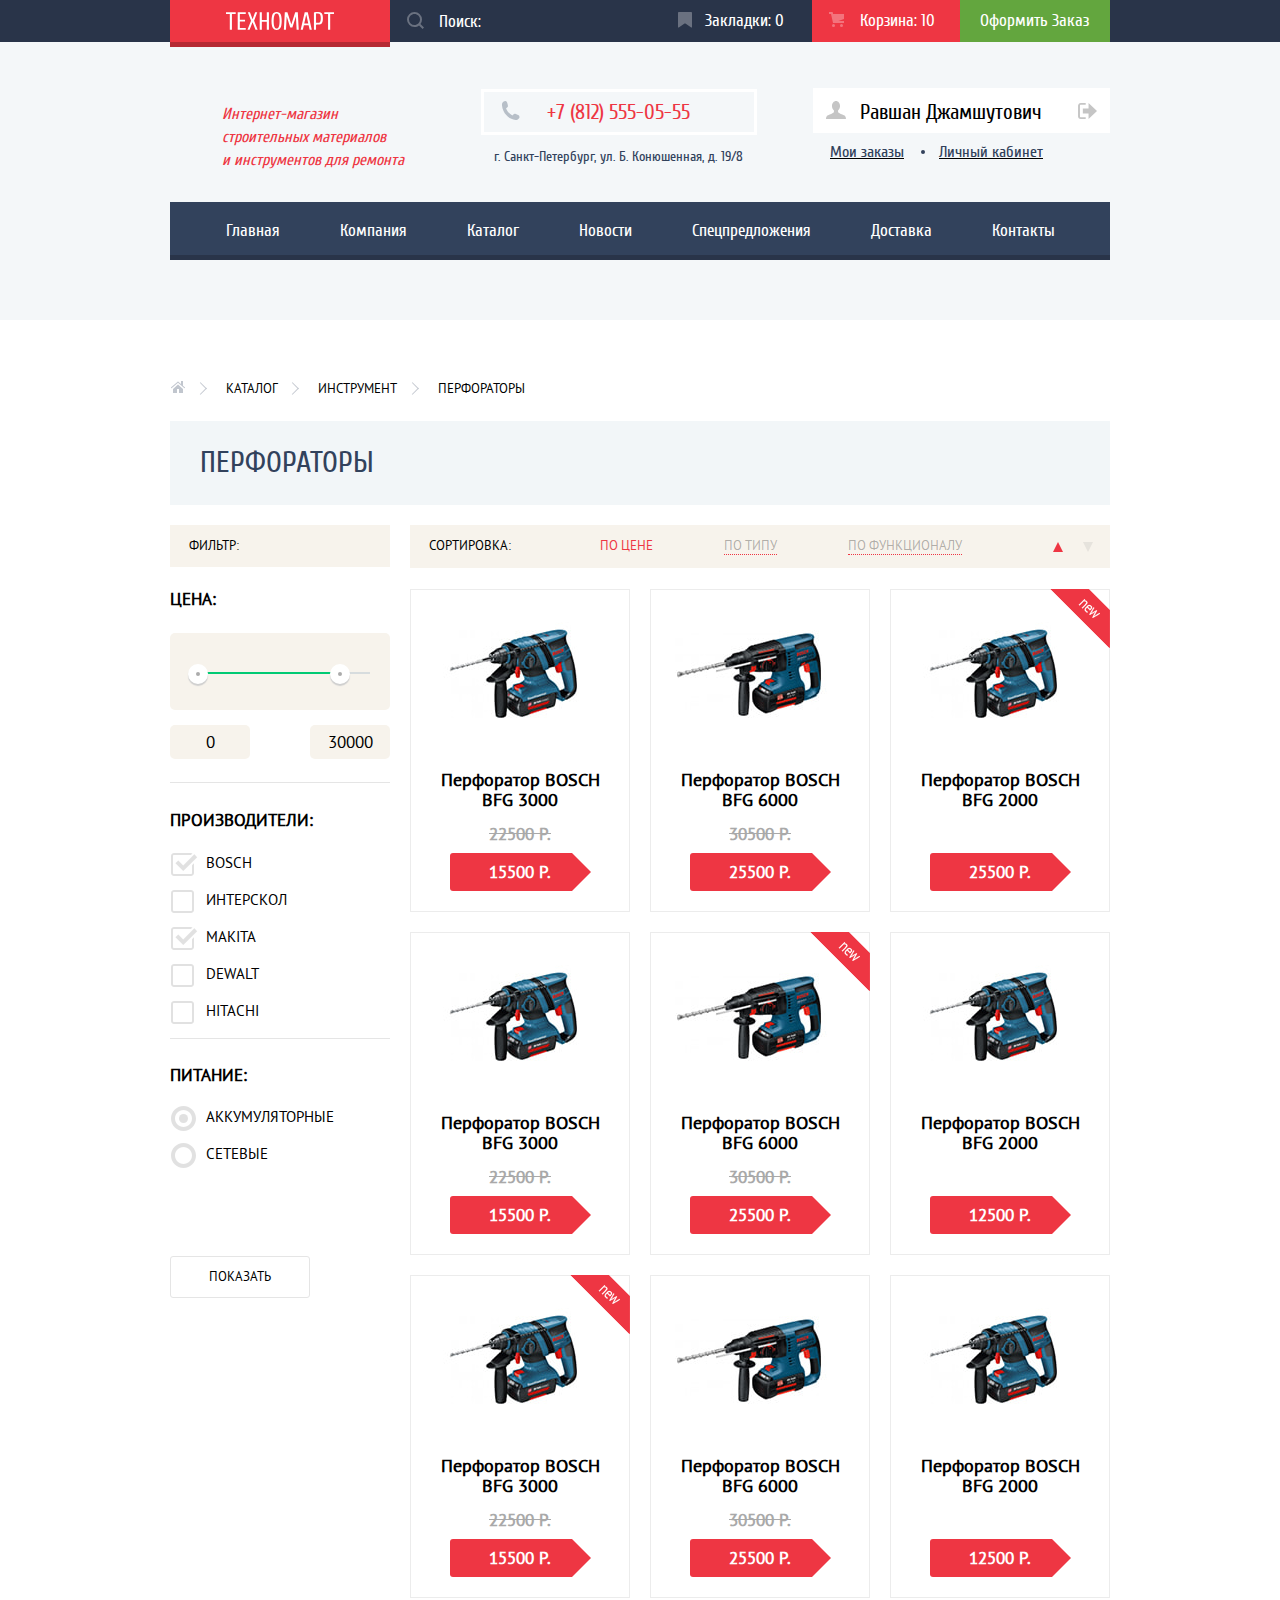
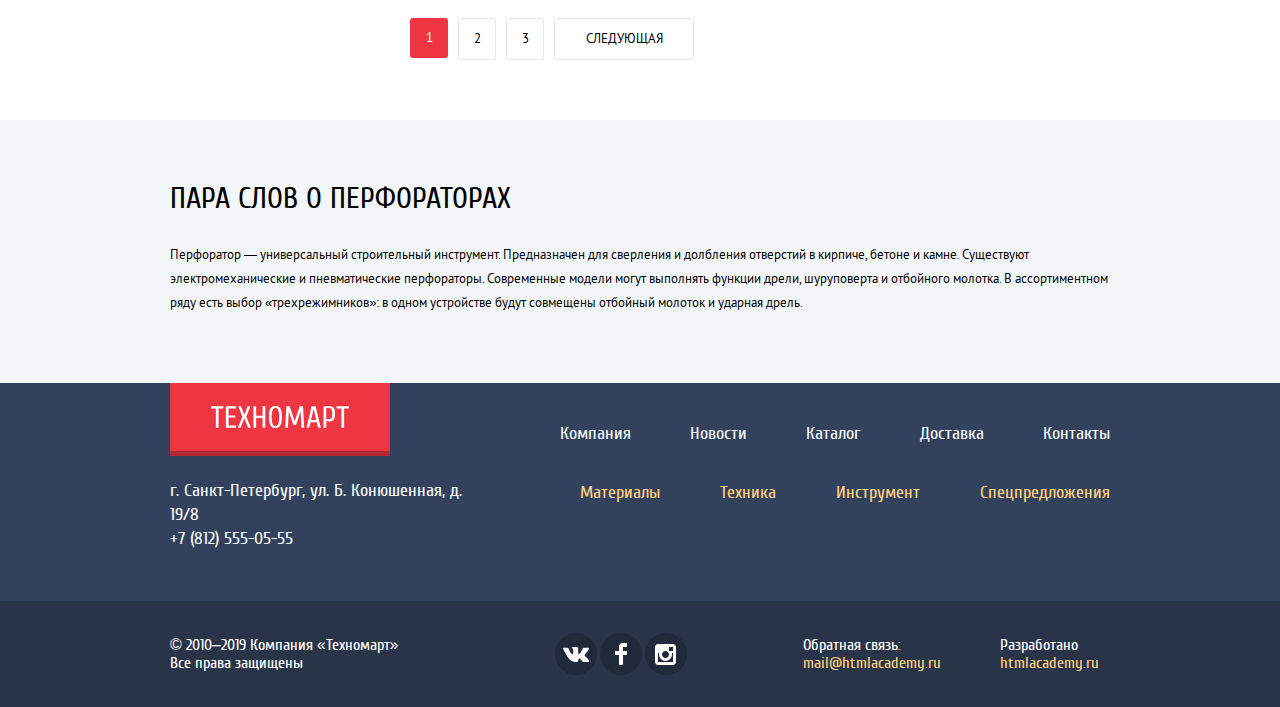
==== commit b123bf89: "7. Декоративные элементы" ====
--- a/catalog.html
+++ b/catalog.html
@@ -248,8 +248,8 @@
                     Перфоратор BOSCH BFG 3000
                   </a>
                 </h3>
-                <del class="old-price">22500р.</del>
-                <p class="current-price">15500р.</p>
+                <del class="old-price">22500&nbspр.</del>
+                <p class="current-price">15500&nbspр.</p>
               </li>
               <li class="catalog-product-item">
                 <div class="catalog-popup">
@@ -268,8 +268,8 @@
                     Перфоратор BOSCH BFG 6000
                   </a>
                 </h3>
-                <del class="old-price">30500р.</del>
-                <p class="current-price">25500р.</p>
+                <del class="old-price">30500&nbspр.</del>
+                <p class="current-price">25500&nbspр.</p>
               </li>
               <li class="catalog-product-item">
                 <div class="flag flag-new">new item</div>
@@ -290,7 +290,7 @@
                   </a>
                 </h3>
                 <del class="old-price old-price-no">0</del>
-                <p class="current-price">25500р.</p>
+                <p class="current-price">25500&nbspр.</p>
               </li>
               <li class="catalog-product-item">
                 <div class="catalog-popup">
@@ -309,8 +309,8 @@
                     Перфоратор BOSCH BFG 3000
                   </a>
                 </h3>
-                <del class="old-price">22500р.</del>
-                <p class="current-price">15500р.</p>
+                <del class="old-price">22500&nbspр.</del>
+                <p class="current-price">15500&nbspр.</p>
               </li>
               <li class="catalog-product-item">
                 <div class="flag flag-new">new item</div>
@@ -330,8 +330,8 @@
                     Перфоратор BOSCH BFG 6000
                   </a>
                 </h3>
-                <del class="old-price">30500р.</del>
-                <p class="current-price">25500р.</p>
+                <del class="old-price">30500&nbspр.</del>
+                <p class="current-price">25500&nbspр.</p>
               </li>
               <li class="catalog-product-item">
                 <div class="catalog-popup">
@@ -351,7 +351,7 @@
                   </a>
                 </h3>
                 <del class="old-price old-price-no">0</del>
-                <p class="current-price">12500р.</p>
+                <p class="current-price">12500&nbspр.</p>
               </li>
               <li class="catalog-product-item">
                 <div class="flag flag-new">new item</div>
@@ -371,8 +371,8 @@
                     Перфоратор BOSCH BFG 3000
                   </a>
                 </h3>
-                <del class="old-price">22500р.</del>
-                <p class="current-price">15500р.</p>
+                <del class="old-price">22500&nbspр.</del>
+                <p class="current-price">15500&nbspр.</p>
               </li>
               <li class="catalog-product-item">
                 <div class="catalog-popup">
@@ -391,8 +391,8 @@
                     Перфоратор BOSCH BFG 6000
                   </a>
                 </h3>
-                <del class="old-price">30500р.</del>
-                <p class="current-price">25500р.</p>
+                <del class="old-price">30500&nbspр.</del>
+                <p class="current-price">25500&nbspр.</p>
               </li>
               <li class="catalog-product-item">
                 <div class="catalog-popup">
@@ -412,7 +412,7 @@
                   </a>
                 </h3>
                 <del class="old-price old-price-no">0</del>
-                <p class="current-price">12500р.</p>
+                <p class="current-price">12500&nbspр.</p>
               </li>
             </ul>
             <ul class="pagination-list">
@@ -542,10 +542,12 @@
   </footer>
   <section class="modal-cart-popup">
     <h2 class="visually-hidden">Добавление товара</h2>
-    <p>Товар добавлен в корзину!</p>
-    <a class="button modal-cart-ordering" href="#">оформить заказ</a>
-    <a class="button modal-cart-continue" href="#">продолжить покупки</a>
-    <button class="modal-close" type="button">
+    <p class="modal-cart-text">Товар добавлен в корзину!</p>
+    <div class="modal-button-wrapper">
+      <a class="button modal-cart-ordering" href="#">оформить заказ</a>
+      <a class="button modal-cart-continue" href="#">продолжить покупки</a>
+    </div>
+    <button class="modal-close modal-cart-close" type="button">
       <span class="visually-hidden">Закрыть</span>
     </button>
   </section>
--- a/css/style.css
+++ b/css/style.css
@@ -4,7 +4,7 @@
   font-family: "Cuprum";
 
   src: local("Cuprum"), url("../fonts/cuprum.woff2") format("woff2"),
-    url("../fonts/cuprum.woff") format("woff");
+  url("../fonts/cuprum.woff") format("woff");
 }
 
 @font-face {
@@ -13,7 +13,7 @@
   font-family: "Cuprum";
 
   src: local("Cuprum"), url("../fonts/cuprumbold.woff2") format("woff2"),
-    url("../fonts/cuprumbold.woff") format("woff");
+  url("../fonts/cuprumbold.woff") format("woff");
 }
 
 @font-face {
@@ -22,7 +22,7 @@
   font-family: "PT sans";
 
   src: local("PT sans"), url("../fonts/ptsans.woff2") format("woff2"),
-    url("../fonts/ptsans.woff") format("woff");
+  url("../fonts/ptsans.woff") format("woff");
 }
 
 @font-face {
@@ -31,7 +31,7 @@
   font-family: "Ptsans";
 
   src: local("Ptsans"), url("../fonts/ptsansbold.woff2") format("woff2"),
-    url("../fonts/ptsansbold.woff") format("woff");
+  url("../fonts/ptsansbold.woff") format("woff");
 }
 
 body {
@@ -74,7 +74,7 @@
 
   clip: rect(0 0 0 0);
   -webkit-clip-path: inset(100%);
-  clip-path: inset(100%);
+          clip-path: inset(100%);
 }
 
 .container {
@@ -84,7 +84,7 @@
 }
 
 .main-header {
-  margin-bottom: 23px;
+  margin-bottom: 59px;
 
   background-color: #f4f7f9;
 }
@@ -193,6 +193,7 @@
 
 .header-basket {
   position: relative;
+
   line-height: 18px;
 }
 
@@ -234,6 +235,7 @@
 
 .header-submit-order {
   margin: 0;
+
   line-height: 18px;
 
   background-color: #63a63e;
@@ -248,18 +250,18 @@
 }
 
 .search-field {
+  box-sizing: border-box;
   width: 270px;
   height: 42px;
+  padding-left: 49px;
+
+  background-color: #293449;
   border: none;
-  background-color: #293449;
-  padding-left: 49px;
-  box-sizing: border-box;
 }
 
 .search-field::placeholder {
   font-size: 17px;
   line-height: 18px;
-
   color: #ffffff;
 }
 
@@ -278,6 +280,7 @@
 
 .search-field:focus ~ svg {
   opacity: 1;
+
   fill: #ee3643;
 }
 
@@ -289,26 +292,28 @@
   position: absolute;
   top: 12px;
   left: 17px;
-  fill: #ffffff;
 
   width: 17px;
   height: 17px;
+
   opacity: 0.3;
+
+  fill: #ffffff;
 }
 
 .store-information .container {
   display: flex;
   justify-content: space-between;
   align-items: baseline;
-  margin-bottom: 42px;
+  margin-bottom: 30px;
 }
 
 .store-title {
   margin: 0;
   padding: 0;
 
+  font-style: italic;
   font-weight: 400;
-  font-style: italic;
   font-size: 16px;
   line-height: 23px;
   text-align: left;
@@ -339,11 +344,12 @@
 
 .contacts-tel {
   position: relative;
+
   margin-bottom: 10px;
 
+  font-style: normal;
   font-size: 21px;
   line-height: 21px;
-  font-style: normal;
   color: #ee3643;
 
   border: 3px solid #ffffff;
@@ -357,6 +363,7 @@
 
   width: 19px;
   height: 19px;
+
   background-image: url("../img/icon-phone.svg");
   background-repeat: no-repeat;
   background-position: 0 0;
@@ -365,23 +372,23 @@
 .contacts-address {
   margin: 0;
 
+  font-style: normal;
   font-size: 14px;
   line-height: 24px;
-
-  font-style: normal;
   text-align: center;
   color: #32425c;
 }
 
 .login-link {
+  padding-top: 10px;
+  padding-right: 27px;
+  padding-bottom: 11px;
+  padding-left: 48px;
+
   font-size: 21px;
   line-height: 21px;
-  padding-left: 48px;
-  padding-right: 27px;
-  padding-top: 10px;
-  padding-bottom: 11px;
-
   color: #000000;
+
   background-color: #ffffff;
 }
 
@@ -395,10 +402,10 @@
 }
 
 .register-link {
+  padding-top: 12px;
+  padding-right: 25px;
+  padding-bottom: 9px;
   padding-left: 25px;
-  padding-right: 25px;
-  padding-top: 12px;
-  padding-bottom: 9px;
 
   font-size: 21px;
   line-height: 21px;
@@ -428,8 +435,8 @@
 
 .user-wrapper {
   display: flex;
+  flex-direction: column;
   justify-content: space-between;
-  flex-direction: column;
   align-items: flex-start;
   margin: 0;
   padding: 0;
@@ -439,7 +446,6 @@
   display: flex;
   justify-content: space-between;
   align-items: center;
-
   margin: 0;
   margin-bottom: 10px;
   padding: 0;
@@ -450,15 +456,14 @@
 .catalog-navigation-item {
   margin: 0;
   padding: 0;
+
   text-align: center;
 }
 
 .user-second-list {
   display: flex;
-
   margin: 0;
   margin-left: 17px;
-
   padding: 0;
 
   list-style: none;
@@ -466,40 +471,43 @@
 
 .user-second-item {
   margin: 0;
+
   text-align: center;
   text-decoration: underline;
 }
 
 .user-second-item:first-of-type {
   position: relative;
+
   padding-right: 35px;
 }
 
 .user-second-item:first-of-type::after {
   content: "";
   position: absolute;
-
   top: 7px;
   right: 14px;
 
   width: 4px;
   height: 4px;
+
+  background-color: #32425c;
   border-radius: 50%;
-  background-color: #32425c;
 }
 
 .user-navigation-list {
   display: flex;
   justify-content: space-between;
   align-items: center;
-
-  margin: 0;
-  padding: 0;
+  margin: 0;
+  padding: 0;
+
   list-style: none;
 }
 
 .user-navigation-item {
   position: relative;
+
   margin: 0;
 
   text-align: center;
@@ -538,6 +546,7 @@
 .store-navigation .container {
   display: flex;
   justify-content: space-around;
+  padding: 0;
 
   background-color: #32425c;
   box-shadow: inset 0 -5px 0 0 #293449;
@@ -552,7 +561,6 @@
 .store-navigation-list {
   display: flex;
   justify-content: space-around;
-
   margin: 0;
   padding: 0;
 
@@ -572,11 +580,10 @@
 
 .store-navigation a {
   display: block;
-
   padding-top: 20px;
+  padding-right: 30px;
   padding-bottom: 21px;
   padding-left: 30px;
-  padding-right: 30px;
 
   color: #ffffff;
 }
@@ -599,7 +606,7 @@
   display: inline-block;
   box-sizing: border-box;
   min-width: 135px;
-
+  margin-left: 2px;
   padding: 10px 20px;
 
   font-size: 14px;
@@ -624,14 +631,15 @@
 
 .advertising-item {
   position: relative;
+
   box-sizing: border-box;
   width: 300px;
   height: 123px;
   margin: 0;
   padding: 0;
-  padding-left: 23px;
   padding-top: 23px;
   padding-bottom: 22px;
+  padding-left: 23px;
 
   background-color: #ffbf47;
 }
@@ -639,8 +647,8 @@
 .advertising-item::before {
   content: "";
   position: absolute;
-  top: 26px;
-  right: 40px;
+  top: 30px;
+  right: 42px;
 
   width: 44px;
   height: 65px;
@@ -652,8 +660,8 @@
 .advertising-item:nth-child(2)::before {
   content: "";
   position: absolute;
-  top: 26px;
-  right: 40px;
+  top: 35px;
+  right: 30px;
 
   width: 75px;
   height: 61px;
@@ -666,8 +674,8 @@
 .advertising-item:nth-child(3)::before {
   content: "";
   position: absolute;
-  top: 26px;
-  right: 40px;
+  top: 30px;
+  right: 33px;
 
   width: 78px;
   height: 62px;
@@ -695,7 +703,7 @@
 
 .advertising-item .advertising-flag {
   position: absolute;
-  top: 0px;
+  top: 0;
   right: -0.9px;
   z-index: 20;
 
@@ -712,7 +720,7 @@
 
 .advertising-title {
   margin: 0;
-  margin-bottom: 13px;
+  margin-bottom: 11px;
 
   font-weight: 700;
   font-size: 24px;
@@ -722,8 +730,8 @@
 
 .advertising-second-list {
   display: flex;
+  flex-direction: column;
   justify-content: space-between;
-  flex-direction: column;
   order: 2;
   margin: 0;
   padding: 0;
@@ -733,14 +741,15 @@
 
 .advertising-second-item {
   position: relative;
+
   box-sizing: border-box;
   width: 300px;
   height: 123px;
   margin: 0;
   padding: 0;
-  padding-left: 23px;
   padding-top: 23px;
   padding-bottom: 22px;
+  padding-left: 23px;
 
   background-color: #ffbf47;
 }
@@ -762,8 +771,8 @@
 .advertising-second-item:nth-child(2)::before {
   content: "";
   position: absolute;
-  top: 26px;
-  right: 40px;
+  top: 31px;
+  right: 31px;
 
   width: 78px;
   height: 63px;
@@ -777,30 +786,59 @@
   background-color: #8ed78f;
 }
 
+.advertising-wrapper {
+  display: flex;
+  justify-content: space-between;
+}
+
 .slider-indicator {
   position: absolute;
   bottom: 36px;
-  left: 31.5%;
+  left: 50%;
 }
 
 .slider-control {
   position: absolute;
   top: 50%;
-  left: 31.5%;
+
+  width: 100%;
+}
+
+.arrows {
+  background: transparent;
+  border: none;
+  outline: none;
 }
 
 .prevarrow {
   position: absolute;
-  right: 255px;
+  top: -20px;
+  left: 23px;
+
+  width: 22px;
+  height: 40px;
+
+  background-image: url("../img/icon-left.svg");
+  background-repeat: no-repeat;
+  background-position: 0 0;
 }
 
 .nextarrow {
   position: absolute;
-  left: 280px;
+  top: -20px;
+  right: 20px;
+
+  width: 22px;
+  height: 40px;
+
+  background-image: url("../img/icon-right.svg");
+  background-repeat: no-repeat;
+  background-position: 0 0;
 }
 
 .main-slider {
   position: relative;
+
   display: flex;
   justify-content: space-between;
   margin: 0;
@@ -841,7 +879,6 @@
   font-weight: 700;
   font-size: 36px;
   line-height: 36px;
-
   color: #ffffff;
   text-transform: uppercase;
 }
@@ -858,8 +895,10 @@
 
 .slider-button {
   position: relative;
-  margin: 0;
-  padding: 0;
+
+  margin: 0;
+  padding: 0;
+
   border: solid 5px #ffffff;
   border-radius: 50%;
   cursor: pointer;
@@ -874,17 +913,20 @@
   position: absolute;
   top: 50%;
   left: 50%;
+
   width: 6px;
   height: 6px;
   margin: -3px;
+
+  background-color: #ee3643;
   border-radius: 50%;
-  background-color: #ee3643;
 }
 
 .slider-main-button {
   position: absolute;
   bottom: 22px;
   left: 25px;
+
   min-width: 195px;
 }
 
@@ -964,8 +1006,8 @@
 
 .catalog-products-list {
   display: flex;
+  flex-wrap: wrap;
   justify-content: flex-start;
-  flex-wrap: wrap;
   margin: 0;
   padding: 0;
 
@@ -1011,11 +1053,11 @@
 }
 
 .catalog-products-item:hover {
-  box-shadow: 0px 10px 25px 0 rgba(41, 52, 73, 0.5);
+  box-shadow: 0 10px 25px 0 rgba(41, 52, 73, 0.5);
 }
 
 .catalog-product-item:hover {
-  box-shadow: 0px 10px 25px 0 rgba(41, 52, 73, 0.5);
+  box-shadow: 0 10px 25px 0 rgba(41, 52, 73, 0.5);
 }
 
 .product-title {
@@ -1159,11 +1201,13 @@
 
 .catalog-products-item:hover .catalog-popup {
   display: block;
+
   background-color: #ffffff;
 }
 
 .catalog-product-item:hover .catalog-popup {
   display: block;
+
   background-color: #ffffff;
 }
 
@@ -1188,7 +1232,7 @@
 .catalog-products-item .product-title {
   min-height: 40px;
   margin-top: 10px;
-  margin-bottom: 15px;
+  margin-bottom: 11px;
   padding: 0 25px;
 }
 
@@ -1222,6 +1266,7 @@
   font-size: 17px;
   line-height: 18px;
   font-family: "PT Sans", Arial, sans-serif;
+  text-transform: uppercase;
 }
 
 .old-price-no {
@@ -1232,8 +1277,9 @@
   position: relative;
 
   width: 80px;
-  margin: 10px auto;
+  margin: 8px auto;
   margin-bottom: 20px;
+  margin-left: 41px;
   padding: 10px 30px;
 
   color: #ffffff;
@@ -1261,6 +1307,7 @@
   font-size: 17px;
   line-height: 18px;
   font-family: "PT Sans", Arial, sans-serif;
+  text-transform: uppercase;
 }
 
 .catalog-products-item .current-price:after {
@@ -1324,7 +1371,7 @@
 }
 
 .popular-manufacturers {
-  margin-bottom: 85px;
+  margin-bottom: 63px;
 }
 
 .popular-manufacturers-link {
@@ -1373,7 +1420,6 @@
   display: flex;
   flex-wrap: wrap;
   justify-content: space-between;
-
   margin: 0;
   padding: 0;
 
@@ -1386,7 +1432,6 @@
   align-items: center;
   width: 220px;
   height: 145px;
-
   margin: 0;
   margin-bottom: 20px;
   padding: 0;
@@ -1399,26 +1444,42 @@
 }
 
 .popular-manufacturers-item:hover {
-  box-shadow: 0px 10px 25px 0 rgba(41, 52, 73, 0.5);
+  box-shadow: 0 10px 25px 0 rgba(41, 52, 73, 0.5);
 }
 
 .popular-manufacturers-item:active {
-  box-shadow: 0px 4px 10px 0 rgba(41, 52, 73, 0.5);
+  box-shadow: 0 4px 10px 0 rgba(41, 52, 73, 0.5);
   opacity: 0.3;
 }
 
 .services {
-  margin-bottom: 78px;
+  margin-bottom: 80px;
 
   background-color: #f5f8fa;
 }
 
 .services-toggles-list {
+  position: relative;
+
   margin: 0;
   margin-right: 80px;
   padding: 0;
 
   list-style: none;
+}
+
+.services-toggles-list::after {
+  content: "";
+  position: absolute;
+  top: -30px;
+  right: 0;
+
+  width: 10px;
+  height: 279px;
+
+  background-image: url(../img/services-shadow.png);
+  background-repeat: no-repeat;
+  background-position: 0 0;
 }
 
 .services-list {
@@ -1432,19 +1493,19 @@
   display: inline-block;
   box-sizing: border-box;
   min-width: 240px;
-  padding: 20px 23px 15px 23px;
+  padding: 20px 23px 10px 23px;
 
   font-weight: 700;
   font-size: 21px;
   line-height: 30px;
-
   vertical-align: middle;
   text-align: left;
   color: #ffffff;
+
   background-color: #32425c;
   border-top: 1px solid #405069;
+  border-right: none;
   border-bottom: 1px solid #293449;
-  border-right: none;
   border-left: none;
   outline: none;
 }
@@ -1454,19 +1515,21 @@
 }
 
 .delivery-button-current {
+  color: #32425c;
+
+  background-color: #ffffff;
   border: none;
-  color: #32425c;
-  background-color: #ffffff;
 }
 
 .delivery-button-current:hover {
   color: #32425c;
+
   background-color: #ffffff;
 }
 
 .services h2 {
   margin: 0;
-  margin-bottom: 30px;
+  margin-bottom: 25px;
 
   font-weight: 400;
   font-size: 30px;
@@ -1492,8 +1555,23 @@
 }
 
 .delivery-text {
-  margin: 0;
-  padding: 0;
+  width: 275px;
+  margin: 0;
+  padding: 0;
+}
+
+.services-delivery {
+  width: 468px;
+  height: 261px;
+
+  background-image: url(../img/delivery.png);
+  background-repeat: no-repeat;
+  background-position: 99% 96%;
+}
+
+.services-item {
+  width: 620px;
+  height: 286px;
 }
 
 .services-item:nth-child(2) {
@@ -1506,13 +1584,12 @@
 
 .services-item h3 {
   margin: 0;
-  margin-bottom: 32px;
+  margin-bottom: 26px;
   padding: 0;
 
   font-weight: 400;
   font-size: 36px;
   line-height: 36px;
-
   color: #32425c;
   text-transform: uppercase;
 }
@@ -1541,15 +1618,14 @@
 }
 
 .services-wrapper {
-  display: flex;
-  justify-content: space-between;
   position: relative;
-  padding-bottom: 85px;
+
+  display: flex;
 }
 
 .about {
   display: flex;
-  margin-bottom: 86px;
+  margin-bottom: 85px;
 }
 
 .about-column-right {
@@ -1558,7 +1634,7 @@
 }
 
 .about-column-right img {
-  margin-bottom: 52px;
+  margin-bottom: 39px;
 }
 
 .about-column-left {
@@ -1567,19 +1643,19 @@
 
 .about h2 {
   margin: 0;
-  margin-bottom: 27px;
+  margin-bottom: 25px;
 
   font-weight: 400;
   font-size: 30px;
   line-height: 30px;
-
   color: #000000;
   text-transform: uppercase;
 }
 
 .about-text {
-  margin-bottom: 27px;
   width: 390px;
+  margin-bottom: 23px;
+
   font-size: 13px;
   line-height: 24px;
   font-family: "PT Sans", Arial, sans-serif;
@@ -1601,8 +1677,17 @@
   position: relative;
 
   margin: 0;
-  margin-bottom: 21px;
+  margin-bottom: 15px;
   padding-left: 35px;
+}
+
+
+.about-item:nth-child(2) {
+  margin-bottom: 12px;
+}
+
+.about-item:last-of-type {
+  margin-bottom: 36px;
 }
 
 .about-item-text {
@@ -1610,7 +1695,6 @@
 
   font-size: 18px;
   line-height: 24px;
-
   color: #000000;
 }
 
@@ -1628,6 +1712,7 @@
 
 .about-button {
   min-width: 220px;
+  padding: 10px;
 }
 
 .about-button:hover {
@@ -1639,7 +1724,7 @@
 }
 
 .contacts-text {
-  margin: 0 0 48px;
+  margin: 0 0 30px;
 
   font-size: 13px;
   line-height: 24px;
@@ -1649,6 +1734,8 @@
 
 .contact-button {
   min-width: 300px;
+  padding: 10px;
+  padding-left: 18px;
 }
 
 .contact-button:hover {
@@ -1723,20 +1810,19 @@
   display: flex;
   flex-direction: column;
   width: 322px;
-  margin-bottom: 51px;
+  margin-bottom: 50px;
 }
 
 .right-footer-wrapper {
   display: flex;
   flex-direction: column;
+  width: 550px;
   margin-left: auto;
-  width: 550px;
 }
 
 .footer-navigation a {
   font-size: 18px;
   line-height: 24px;
-
   color: #f1f5f7;
 }
 
@@ -1758,7 +1844,6 @@
 .footer-secondary-navigation a {
   font-size: 18px;
   line-height: 24px;
-
   color: #ffd180;
 }
 
@@ -1775,11 +1860,11 @@
 .footer-secondary-navigation-list {
   display: flex;
   justify-content: flex-end;
+  margin: 0;
+  padding: 0;
+
+  list-style: none;
   text-align: right;
-  margin: 0;
-  padding: 0;
-
-  list-style: none;
 }
 
 .footer-secondary-navigation-item:not(:last-of-type) {
@@ -1803,12 +1888,12 @@
 }
 
 .footer-contacts p {
+  margin: 0;
+  padding: 0;
+
   font-style: normal;
   font-size: 18px;
   line-height: 24px;
-  margin: 0;
-  padding: 0;
-
   color: #f3f7f9;
 }
 
@@ -1819,7 +1904,6 @@
 .footer-contacts a {
   font-size: 18px;
   line-height: 24px;
-
   color: #f3f7f9;
 }
 
@@ -1837,12 +1921,12 @@
 }
 
 .copyright {
+  margin: 0;
+  margin-right: 100px;
+  padding: 0;
+
   font-size: 16px;
   line-height: 18px;
-  margin: 0;
-  padding: 0;
-  margin-right: 110px;
-
   color: #ffffff;
 }
 
@@ -1878,29 +1962,29 @@
 }
 
 .contacts-email {
+  width: 140px;
+  margin: 0;
+  padding: 0;
+
   font-size: 16px;
   line-height: 18px;
-  width: 140px;
-  margin: 0;
-  padding: 0;
-
   color: #ffffff;
 }
 
 .contacts-developer {
+  width: 100px;
+  margin: 0;
+  padding: 0;
+  padding-right: 10px;
+
   font-size: 16px;
   line-height: 18px;
-  width: 100px;
-  margin: 0;
-  padding: 0;
-
   color: #ffffff;
 }
 
 .contacts-link {
   font-size: 16px;
   line-height: 18px;
-
   color: #ffd180;
 }
 .contacts-link:hover {
@@ -1926,8 +2010,8 @@
 
 .contact-form {
   display: flex;
+  flex-wrap: wrap;
   justify-content: center;
-  flex-wrap: wrap;
 }
 
 @keyframes bounce {
@@ -1974,7 +2058,7 @@
   position: fixed;
   top: 50%;
   left: 50%;
-  z-index: 10;
+  z-index: 30;
 
   width: 620px;
   margin-top: -150px;
@@ -1982,6 +2066,7 @@
 
   background-color: #ffffff;
   box-shadow: inset 0 7px 0 #ee3643, 0 20px 40px rgba(0, 1, 1, 0.75);
+  visibility: hidden;
 }
 
 .modal-close {
@@ -2007,9 +2092,11 @@
   left: -1px;
 
   width: 25px;
-  height: 3px;
+  height: 4px;
 
   background-color: #ee3643;
+  border: none;
+  outline: none;
 }
 
 .modal-close::before {
@@ -2032,6 +2119,7 @@
 
 .modal-show {
   display: block;
+
   animation: bounce 0.6s;
 }
 
@@ -2126,11 +2214,12 @@
 }
 
 .send-button-wrapper {
-  background-color: #f4f4f4;
   padding-top: 36px;
+  padding-right: 80px;
   padding-bottom: 36px;
   padding-left: 80px;
-  padding-right: 80px;
+
+  background-color: #f4f4f4;
 }
 
 .send-button {
@@ -2138,7 +2227,6 @@
 
   font-size: 14px;
   line-height: 18px;
-
   color: #ffffff;
 }
 
@@ -2155,24 +2243,121 @@
 }
 
 .modal-cart-popup {
+  position: fixed;
+  top: 50%;
+  left: 50%;
+  z-index: 30;
+
   display: none;
+  width: 620px;
+  margin-top: -150px;
+  margin-left: -280px;
+
+  background-color: #ffffff;
+  box-shadow: inset 0 7px 0 #ee3643, 0 20px 40px 0 rgba(41, 52, 73, 0.75);
+}
+
+.modal-cart-text {
+  position: relative;
+
+  margin: 0;
+  margin-top: 68px;
+  margin-bottom: 68px;
+  padding: 0;
+  padding-right: 125px;
+  padding-left: 179px;
+
+  font-size: 30px;
+  line-height: 30px;
+}
+
+.modal-cart-text::before {
+  content: "";
+  position: absolute;
+  top: -20px;
+  left: 80px;
+
+  width: 66px;
+  height: 66px;
+
+  background-image: url("../img/icon-mark.svg");
+}
+
+.modal-button-wrapper {
+  display: flex;
+  justify-content: space-between;
+  margin: 0;
+  padding-top: 37px;
+  padding-right: 80px;
+  padding-bottom: 37px;
+  padding-left: 80px;
+
+  background-color: #f1f1f1;
+}
+
+.modal-cart-ordering {
+  width: 220px;
+}
+
+.modal-cart-ordering:hover {
+  width: 220px;
+
+  background-color: #ca2c37;
+}
+
+.modal-cart-ordering:active {
+  width: 220px;
+
+  background-color: #ba2732;
+}
+
+.modal-cart-continue {
+  width: 220px;
+
+  font-size: 14px;
+  line-height: 18px;
+  color: #000000;
+
+  background-color: #ffffff;
+}
+
+.modal-cart-close {
+  right: 10px;
 }
 
 .modal-map-popup {
+  position: fixed;
+  top: 50%;
+  left: 50%;
+  z-index: 30;
+
   display: none;
+  width: 940px;
+  height: 446px;
+  margin-top: -150px;
+  margin-left: -470px;
+
+  box-shadow: 0 0 20px rgba(0, 1, 1, 0.75);
+}
+
+.modal-map-close {
+  top: 7px;
+  right: 7px;
 }
 
 .catalog-name {
+  position: relative;
+
   display: block;
-  position: relative;
   padding-top: 14px;
+  padding-right: 8px;
   padding-bottom: 10px;
   padding-left: 47px;
-  padding-right: 8px;
+
   font-size: 21px;
   line-height: 21px;
-
   color: #000000;
+
   background-color: #ffffff;
 }
 
@@ -2186,13 +2371,13 @@
 }
 
 .myaccount-logout {
+  position: relative;
+
   display: block;
-  position: relative;
-
+  padding-top: 22.5px;
+  padding-right: 30px;
+  padding-bottom: 22.5px;
   padding-left: 30px;
-  padding-right: 30px;
-  padding-top: 22.5px;
-  padding-bottom: 22.5px;
 
   background-color: #ffffff;
 }
@@ -2201,13 +2386,15 @@
   position: absolute;
   top: 50%;
   right: 3px;
-  transform: translate(-50%, -50%);
+
   width: 20px;
   height: 17px;
+
   -webkit-transform: translate(-50%, -50%);
-  -moz-transform: translate(-50%, -50%);
-  -ms-transform: translate(-50%, -50%);
-  -o-transform: translate(-50%, -50%);
+     -moz-transform: translate(-50%, -50%);
+      -ms-transform: translate(-50%, -50%);
+       -o-transform: translate(-50%, -50%);
+          transform: translate(-50%, -50%);
 }
 
 .myaccount-logout:hover svg path {
@@ -2237,7 +2424,6 @@
 .catalog-orders {
   font-size: 16px;
   line-height: 18px;
-
   color: #32425c;
 }
 
@@ -2289,17 +2475,19 @@
 .breadcrumbs-item::before {
   content: "";
   position: absolute;
+  top: 5px;
+  left: -30px;
+
   display: inline-block;
+  padding: 4px;
+
   border: 1px solid #c5c9d1;
   border-width: 0 1px 1px 0;
-  transform: rotate(-45deg);
-  padding: 4px;
-  top: 5px;
-  left: -30px;
   -webkit-transform: rotate(-45deg);
-  -moz-transform: rotate(-45deg);
-  -ms-transform: rotate(-45deg);
-  -o-transform: rotate(-45deg);
+     -moz-transform: rotate(-45deg);
+      -ms-transform: rotate(-45deg);
+       -o-transform: rotate(-45deg);
+          transform: rotate(-45deg);
 }
 
 .catalog-title {
@@ -2310,7 +2498,6 @@
   font-weight: 400;
   font-size: 30px;
   line-height: 30px;
-
   color: #32425c;
   text-transform: uppercase;
 
@@ -2358,6 +2545,7 @@
 .filter .filter-price {
   margin-bottom: 22px;
   padding-bottom: 23px;
+
   border-bottom: 1px solid #e5e5e5;
 }
 
@@ -2483,6 +2671,7 @@
 
 .filter .filter-manufacturers {
   margin-bottom: 21px;
+
   border-bottom: 1px solid #e5e5e5;
 }
 
@@ -2616,8 +2805,8 @@
   font-size: 13px;
   line-height: 18px;
   font-family: "PT Sans", Arial, sans-serif;
+  color: #000000;
   text-transform: uppercase;
-  color: #000000;
 }
 
 .sort-list {
@@ -2640,7 +2829,6 @@
   font-size: 13px;
   line-height: 18px;
   color: rgba(000, 000, 000, 0.3);
-
   text-transform: uppercase;
 }
 
@@ -2656,6 +2844,7 @@
 .sort-item .sort-link:active,
 .sort-item .sort-link:focus {
   color: #ee3643;
+
   border: none;
 }
 
@@ -2668,6 +2857,7 @@
 .sort-link:hover,
 .sort-link:focus {
   color: #000000;
+
   border-bottom: 1px solid #ee3643;
 }
 
@@ -2726,9 +2916,9 @@
   align-items: center;
   margin: 0 0 21px;
   padding-top: 12px;
+  padding-right: 17px;
   padding-bottom: 13px;
   padding-left: 19px;
-  padding-right: 17px;
 
   background-color: #f7f3ec;
 }
@@ -2767,6 +2957,7 @@
   display: flex;
   margin: 0;
   padding: 0;
+
   list-style: none;
 }
 
@@ -2783,6 +2974,7 @@
 .pagination-link[href]:active,
 .pagination-link[href]:focus {
   color: #ffffff;
+
   background-color: #ee3643;
   border: none;
   cursor: default;
@@ -2794,9 +2986,10 @@
 }
 
 .pagination-link[href]:active {
+  color: #000000;
+
+  background-color: #ffffff;
   border: solid 1px #ee3643;
-  background-color: #ffffff;
-  color: #000000;
 }
 
 .product-description {
@@ -2804,14 +2997,14 @@
 }
 
 .product-description h2 {
+  margin: 0;
+  padding: 0;
+  padding-top: 64px;
+  padding-bottom: 29px;
+
   font-weight: 400;
   font-size: 30px;
   line-height: 30px;
-  margin: 0;
-  padding: 0;
-  padding-top: 64px;
-  padding-bottom: 29px;
-
   color: #000000;
   text-transform: uppercase;
 }
@@ -2820,6 +3013,7 @@
   margin: 0;
   padding: 0;
   padding-bottom: 68px;
+
   font-size: 13px;
   line-height: 24px;
   font-family: "PT Sans", Arial, sans-serif;
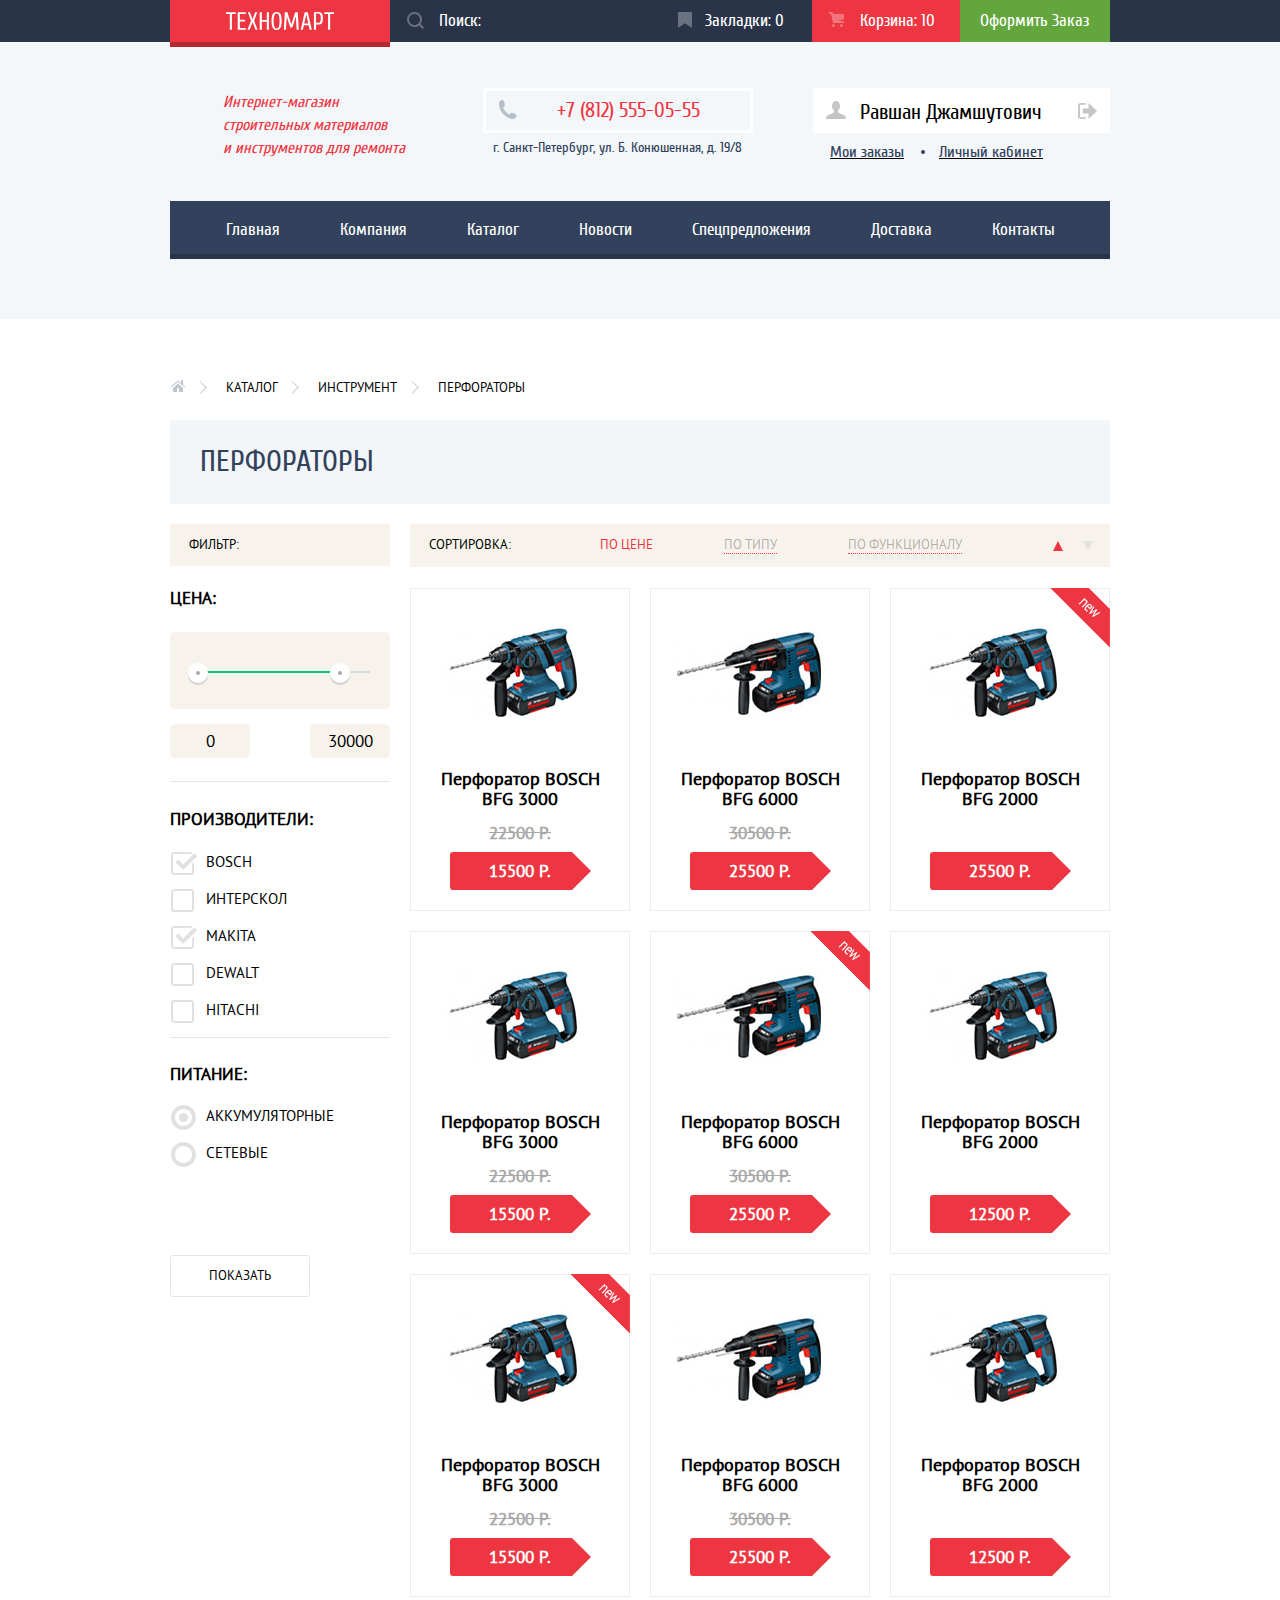
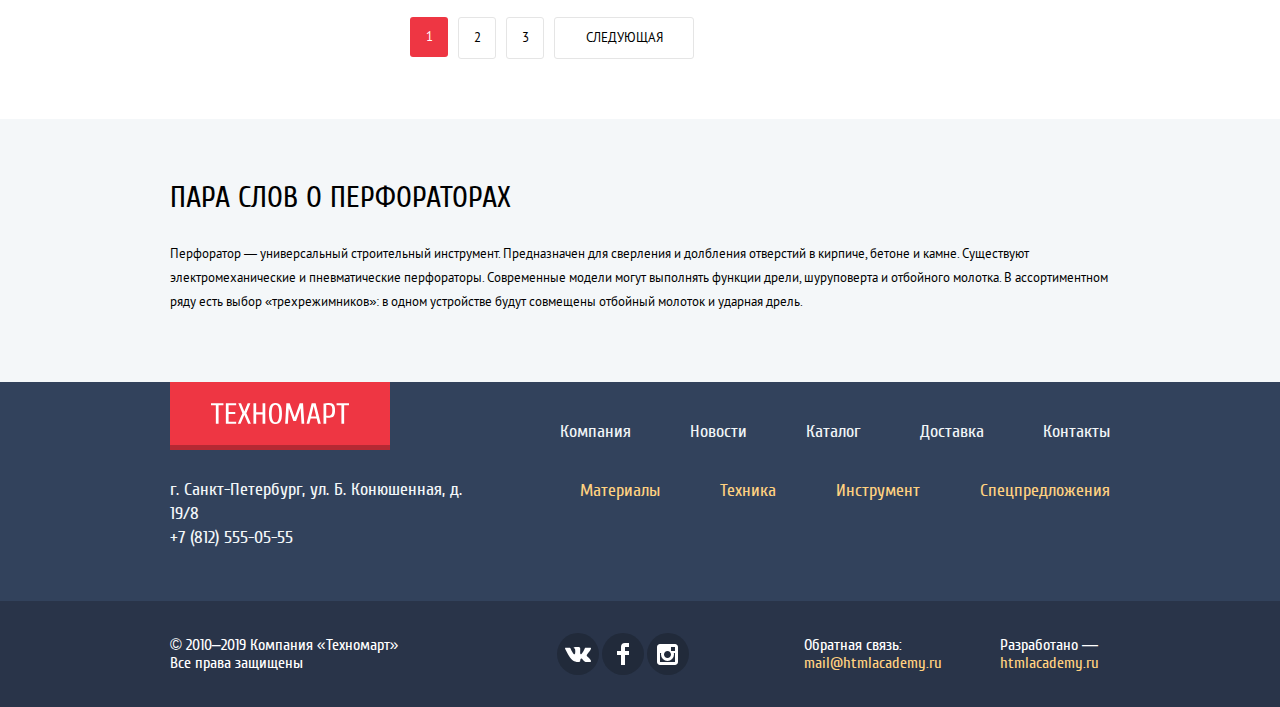
==== commit 92d82472: "update PP" ====
--- a/catalog.html
+++ b/catalog.html
@@ -31,17 +31,13 @@
     </div>
     <section class="store-information">
       <div class="container">
-        <div class="store-title-wrapper">
-          <h1 class="store-title">
-            Интернет-магазин строительных материалов и&nbsp;инструментов для ремонта
-          </h1>
-        </div>
-        <div class="address-wrapper">
-          <address>
-            <a class="contacts-tel" href="tel:+78125550555">+7 (812) 555-05-55</a>
-            <p class="contacts-address">г. Санкт-Петербург, ул. Б. Конюшенная, д. 19/8</p>
-          </address>
-        </div>
+        <h1 class="store-title">
+          Интернет-магазин строительных материалов и&nbsp;инструментов для ремонта
+        </h1>
+        <address class="address-info">
+          <a class="contacts-tel" href="tel:+78125550555">+7 (812) 555-05-55</a>
+          <p class="contacts-address">г. Санкт-Петербург, ул. Б. Конюшенная, д. 19/8</p>
+        </address>
         <div class="user-wrapper">
           <ul class="catalog-user-navigation-list">
             <li class="catalog-navigation-item">
@@ -106,7 +102,7 @@
     </nav>
   </header>
   <main>
-    <div class="container">
+    <div class="container catalog-container">
       <ul class="breadcrumbs-list">
         <li class="breadcrumbs-item">
           <a class="bredcrumbs-index" href="index.html">
@@ -248,8 +244,8 @@
                     Перфоратор BOSCH BFG 3000
                   </a>
                 </h3>
-                <del class="old-price">22500&nbspр.</del>
-                <p class="current-price">15500&nbspр.</p>
+                <del class="old-price">22500 р.</del>
+                <p class="current-price">15500 р.</p>
               </li>
               <li class="catalog-product-item">
                 <div class="catalog-popup">
@@ -268,8 +264,8 @@
                     Перфоратор BOSCH BFG 6000
                   </a>
                 </h3>
-                <del class="old-price">30500&nbspр.</del>
-                <p class="current-price">25500&nbspр.</p>
+                <del class="old-price">30500 р.</del>
+                <p class="current-price">25500 р.</p>
               </li>
               <li class="catalog-product-item">
                 <div class="flag flag-new">new item</div>
@@ -290,7 +286,7 @@
                   </a>
                 </h3>
                 <del class="old-price old-price-no">0</del>
-                <p class="current-price">25500&nbspр.</p>
+                <p class="current-price">25500 р.</p>
               </li>
               <li class="catalog-product-item">
                 <div class="catalog-popup">
@@ -309,8 +305,8 @@
                     Перфоратор BOSCH BFG 3000
                   </a>
                 </h3>
-                <del class="old-price">22500&nbspр.</del>
-                <p class="current-price">15500&nbspр.</p>
+                <del class="old-price">22500 р.</del>
+                <p class="current-price">15500 р.</p>
               </li>
               <li class="catalog-product-item">
                 <div class="flag flag-new">new item</div>
@@ -330,8 +326,8 @@
                     Перфоратор BOSCH BFG 6000
                   </a>
                 </h3>
-                <del class="old-price">30500&nbspр.</del>
-                <p class="current-price">25500&nbspр.</p>
+                <del class="old-price">30500 р.</del>
+                <p class="current-price">25500 р.</p>
               </li>
               <li class="catalog-product-item">
                 <div class="catalog-popup">
@@ -351,7 +347,7 @@
                   </a>
                 </h3>
                 <del class="old-price old-price-no">0</del>
-                <p class="current-price">12500&nbspр.</p>
+                <p class="current-price">12500 р.</p>
               </li>
               <li class="catalog-product-item">
                 <div class="flag flag-new">new item</div>
@@ -371,8 +367,8 @@
                     Перфоратор BOSCH BFG 3000
                   </a>
                 </h3>
-                <del class="old-price">22500&nbspр.</del>
-                <p class="current-price">15500&nbspр.</p>
+                <del class="old-price">22500 р.</del>
+                <p class="current-price">15500 р.</p>
               </li>
               <li class="catalog-product-item">
                 <div class="catalog-popup">
@@ -391,8 +387,8 @@
                     Перфоратор BOSCH BFG 6000
                   </a>
                 </h3>
-                <del class="old-price">30500&nbspр.</del>
-                <p class="current-price">25500&nbspр.</p>
+                <del class="old-price">30500 р.</del>
+                <p class="current-price">25500 р.</p>
               </li>
               <li class="catalog-product-item">
                 <div class="catalog-popup">
@@ -412,7 +408,7 @@
                   </a>
                 </h3>
                 <del class="old-price old-price-no">0</del>
-                <p class="current-price">12500&nbspр.</p>
+                <p class="current-price">12500 р.</p>
               </li>
             </ul>
             <ul class="pagination-list">
@@ -500,7 +496,7 @@
     <section class="footer-social">
       <h2 class="visually-hidden">Контакты в социальных сетях</h2>
       <div class="container">
-        <p class="copyright">© 2010–2019 Компания «Техномарт» <br>Все права защищены</p>
+        <p class="copyright">© 2010–2019 Компания «Техномарт» Все права защищены</p>
         <ul class="footer-social-list">
           <li class="footer-social-item">
             <a class="social-button" href="https://www.vk.com">
@@ -534,7 +530,7 @@
           <a class="contacts-link" href="mailto:mail@htmlacademy.ru">mail@htmlacademy.ru</a>
         </p>
         <p class="contacts-developer">
-          Разработано
+          Разработано —
           <a class="contacts-link" href="https://htmlacademy.ru/intensive/htmlcss">htmlacademy.ru</a>
         </p>
       </div>
--- a/css/style.css
+++ b/css/style.css
@@ -1,10 +1,12 @@
+/* prefixed by https://autoprefixer.github.io (PostCSS: v7.0.26, autoprefixer: v9.7.3) */
+
 @font-face {
   font-style: normal;
   font-weight: 400;
   font-family: "Cuprum";
 
   src: local("Cuprum"), url("../fonts/cuprum.woff2") format("woff2"),
-  url("../fonts/cuprum.woff") format("woff");
+    url("../fonts/cuprum.woff") format("woff");
 }
 
 @font-face {
@@ -13,7 +15,7 @@
   font-family: "Cuprum";
 
   src: local("Cuprum"), url("../fonts/cuprumbold.woff2") format("woff2"),
-  url("../fonts/cuprumbold.woff") format("woff");
+    url("../fonts/cuprumbold.woff") format("woff");
 }
 
 @font-face {
@@ -22,7 +24,7 @@
   font-family: "PT sans";
 
   src: local("PT sans"), url("../fonts/ptsans.woff2") format("woff2"),
-  url("../fonts/ptsans.woff") format("woff");
+    url("../fonts/ptsans.woff") format("woff");
 }
 
 @font-face {
@@ -31,7 +33,7 @@
   font-family: "Ptsans";
 
   src: local("Ptsans"), url("../fonts/ptsansbold.woff2") format("woff2"),
-  url("../fonts/ptsansbold.woff") format("woff");
+    url("../fonts/ptsansbold.woff") format("woff");
 }
 
 body {
@@ -74,7 +76,7 @@
 
   clip: rect(0 0 0 0);
   -webkit-clip-path: inset(100%);
-          clip-path: inset(100%);
+  clip-path: inset(100%);
 }
 
 .container {
@@ -90,8 +92,11 @@
 }
 
 .main-header-logo {
-  display: flex;
+  display: -webkit-box;
+  display: flex;
+  -webkit-box-pack: center;
   justify-content: center;
+  -webkit-box-align: center;
   align-items: center;
   width: 220px;
   height: 42px;
@@ -110,6 +115,7 @@
 }
 
 .link-wrapper {
+  display: -webkit-box;
   display: flex;
   margin-left: auto;
 }
@@ -131,7 +137,9 @@
 }
 
 .user-navigation {
-  display: flex;
+  display: -webkit-box;
+  display: flex;
+  -webkit-box-pack: justify;
   justify-content: space-between;
   margin-bottom: 46px;
 
@@ -141,8 +149,11 @@
 }
 
 .user-navigation .container {
-  display: flex;
+  display: -webkit-box;
+  display: flex;
+  -webkit-box-pack: justify;
   justify-content: space-between;
+  -webkit-box-align: center;
   align-items: center;
   min-height: 42px;
 }
@@ -253,10 +264,36 @@
   box-sizing: border-box;
   width: 270px;
   height: 42px;
+  padding-top: 11px;
+  padding-bottom: 12px;
   padding-left: 49px;
 
   background-color: #293449;
   border: none;
+}
+
+.search-field::-webkit-input-placeholder {
+  font-size: 17px;
+  line-height: 18px;
+  color: #ffffff;
+}
+
+.search-field::-moz-placeholder {
+  font-size: 17px;
+  line-height: 18px;
+  color: #ffffff;
+}
+
+.search-field:-ms-input-placeholder {
+  font-size: 17px;
+  line-height: 18px;
+  color: #ffffff;
+}
+
+.search-field::-ms-input-placeholder {
+  font-size: 17px;
+  line-height: 18px;
+  color: #ffffff;
 }
 
 .search-field::placeholder {
@@ -302,15 +339,23 @@
 }
 
 .store-information .container {
-  display: flex;
+  display: -webkit-box;
+  display: flex;
+  -webkit-box-pack: justify;
   justify-content: space-between;
-  align-items: baseline;
-  margin-bottom: 30px;
+  -webkit-box-align: start;
+  align-items: flex-start;
+  margin-bottom: 40px;
 }
 
 .store-title {
-  margin: 0;
-  padding: 0;
+  display: -webkit-box;
+  display: flex;
+  width: 199px;
+  margin-top: 0;
+  margin-bottom: 0;
+  margin-left: 53px;
+  padding-top: 3px;
 
   font-style: italic;
   font-weight: 400;
@@ -320,32 +365,19 @@
   color: #ee3643;
 }
 
-.store-title-wrapper {
-  display: flex;
-  width: 196px;
-  margin-left: 52px;
-}
-
-.address-wrapper {
-  display: flex;
-  justify-content: space-between;
-  align-items: center;
-  max-width: 270px;
-}
-
-.address-wrapper .contacts-tel {
-  display: flex;
-  justify-content: center;
-  align-items: center;
+.address-info {
   width: 270px;
-  padding-top: 10px;
-  padding-bottom: 9px;
 }
 
 .contacts-tel {
   position: relative;
 
-  margin-bottom: 10px;
+  display: block;
+  margin-bottom: 3px;
+  padding-top: 9px;
+  padding-bottom: 9px;
+  padding-left: 21px;
+  text-align: center;
 
   font-style: normal;
   font-size: 21px;
@@ -359,7 +391,7 @@
   content: "";
   position: absolute;
   top: 9px;
-  left: 17px;
+  left: 12px;
 
   width: 19px;
   height: 19px;
@@ -380,10 +412,11 @@
 }
 
 .login-link {
-  padding-top: 10px;
-  padding-right: 27px;
-  padding-bottom: 11px;
-  padding-left: 48px;
+  display: block;
+  padding-top: 12px;
+  padding-right: 25px;
+  padding-bottom: 14px;
+  padding-left: 45px;
 
   font-size: 21px;
   line-height: 21px;
@@ -394,17 +427,18 @@
 
 .login-link svg {
   position: absolute;
-  top: 0;
-  left: 15px;
+  top: 14px;
+  left: 12px;
 
   width: 20px;
   height: 17px;
 }
 
 .register-link {
+  display: block;
   padding-top: 12px;
   padding-right: 25px;
-  padding-bottom: 9px;
+  padding-bottom: 12px;
   padding-left: 25px;
 
   font-size: 21px;
@@ -434,17 +468,25 @@
 }
 
 .user-wrapper {
-  display: flex;
+  display: -webkit-box;
+  display: flex;
+  -webkit-box-orient: vertical;
+  -webkit-box-direction: normal;
   flex-direction: column;
+  -webkit-box-pack: justify;
   justify-content: space-between;
+  -webkit-box-align: start;
   align-items: flex-start;
   margin: 0;
   padding: 0;
 }
 
 .catalog-user-navigation-list {
-  display: flex;
+  display: -webkit-box;
+  display: flex;
+  -webkit-box-pack: justify;
   justify-content: space-between;
+  -webkit-box-align: center;
   align-items: center;
   margin: 0;
   margin-bottom: 10px;
@@ -461,6 +503,7 @@
 }
 
 .user-second-list {
+  display: -webkit-box;
   display: flex;
   margin: 0;
   margin-left: 17px;
@@ -496,8 +539,11 @@
 }
 
 .user-navigation-list {
-  display: flex;
+  display: -webkit-box;
+  display: flex;
+  -webkit-box-pack: justify;
   justify-content: space-between;
+  -webkit-box-align: center;
   align-items: center;
   margin: 0;
   padding: 0;
@@ -544,6 +590,7 @@
 }
 
 .store-navigation .container {
+  display: -webkit-box;
   display: flex;
   justify-content: space-around;
   padding: 0;
@@ -553,12 +600,14 @@
 }
 
 .store-navigation {
+  display: -webkit-box;
   display: flex;
   margin: 0;
   padding-bottom: 60px;
 }
 
 .store-navigation-list {
+  display: -webkit-box;
   display: flex;
   justify-content: space-around;
   margin: 0;
@@ -593,7 +642,9 @@
 }
 
 .advertising-list {
-  display: flex;
+  display: -webkit-box;
+  display: flex;
+  -webkit-box-pack: justify;
   justify-content: space-between;
   margin: 0;
   margin-bottom: 20px;
@@ -608,6 +659,7 @@
   min-width: 135px;
   margin-left: 2px;
   padding: 10px 20px;
+  padding-top: 12px;
 
   font-size: 14px;
   line-height: 18px;
@@ -631,7 +683,6 @@
 
 .advertising-item {
   position: relative;
-
   box-sizing: border-box;
   width: 300px;
   height: 123px;
@@ -647,7 +698,7 @@
 .advertising-item::before {
   content: "";
   position: absolute;
-  top: 30px;
+  top: 32px;
   right: 42px;
 
   width: 44px;
@@ -661,7 +712,7 @@
   content: "";
   position: absolute;
   top: 35px;
-  right: 30px;
+  right: 28px;
 
   width: 75px;
   height: 61px;
@@ -674,8 +725,8 @@
 .advertising-item:nth-child(3)::before {
   content: "";
   position: absolute;
-  top: 30px;
-  right: 33px;
+  top: 31px;
+  right: 31px;
 
   width: 78px;
   height: 62px;
@@ -729,9 +780,14 @@
 }
 
 .advertising-second-list {
-  display: flex;
+  display: -webkit-box;
+  display: flex;
+  -webkit-box-orient: vertical;
+  -webkit-box-direction: normal;
   flex-direction: column;
+  -webkit-box-pack: justify;
   justify-content: space-between;
+  -webkit-box-ordinal-group: 3;
   order: 2;
   margin: 0;
   padding: 0;
@@ -741,7 +797,6 @@
 
 .advertising-second-item {
   position: relative;
-
   box-sizing: border-box;
   width: 300px;
   height: 123px;
@@ -758,7 +813,7 @@
   content: "";
   position: absolute;
   top: 26px;
-  right: 40px;
+  right: 44px;
 
   width: 59px;
   height: 72px;
@@ -787,14 +842,16 @@
 }
 
 .advertising-wrapper {
-  display: flex;
+  display: -webkit-box;
+  display: flex;
+  -webkit-box-pack: justify;
   justify-content: space-between;
 }
 
 .slider-indicator {
   position: absolute;
-  bottom: 36px;
-  left: 50%;
+  bottom: 34px;
+  left: 47.5%;
 }
 
 .slider-control {
@@ -839,13 +896,16 @@
 .main-slider {
   position: relative;
 
-  display: flex;
+  display: -webkit-box;
+  display: flex;
+  -webkit-box-pack: justify;
   justify-content: space-between;
   margin: 0;
   padding: 0;
 }
 
 .slider-list {
+  display: -webkit-box;
   display: flex;
   margin: 0;
   padding: 0;
@@ -874,7 +934,8 @@
 .slider-title {
   margin: 0 auto;
   margin-left: 24px;
-  padding: 22px 0 0;
+  margin-bottom: 2px;
+  padding: 25px 0 0;
 
   font-weight: 700;
   font-size: 36px;
@@ -924,8 +985,10 @@
 
 .slider-main-button {
   position: absolute;
-  bottom: 22px;
+  bottom: 19px;
   left: 25px;
+  padding-top: 10px;
+  padding-bottom: 10px;
 
   min-width: 195px;
 }
@@ -953,8 +1016,11 @@
 }
 
 .popular-products-title-wrapper {
-  display: flex;
+  display: -webkit-box;
+  display: flex;
+  -webkit-box-pack: justify;
   justify-content: space-between;
+  -webkit-box-align: center;
   align-items: center;
   margin: 0;
   margin-bottom: 20px;
@@ -993,7 +1059,9 @@
 }
 
 .catalog-page-wrapper {
-  display: flex;
+  display: -webkit-box;
+  display: flex;
+  -webkit-box-pack: justify;
   justify-content: space-between;
   margin-bottom: 60px;
 }
@@ -1005,8 +1073,10 @@
 }
 
 .catalog-products-list {
+  display: -webkit-box;
   display: flex;
   flex-wrap: wrap;
+  -webkit-box-pack: start;
   justify-content: flex-start;
   margin: 0;
   padding: 0;
@@ -1015,8 +1085,10 @@
 }
 
 .catalog-product-list {
+  display: -webkit-box;
   display: flex;
   flex-wrap: wrap;
+  -webkit-box-pack: start;
   justify-content: flex-start;
   margin: 0;
   padding: 0;
@@ -1406,8 +1478,11 @@
 }
 
 .popular-manufacturers-title-wrapper {
-  display: flex;
+  display: -webkit-box;
+  display: flex;
+  -webkit-box-pack: justify;
   justify-content: space-between;
+  -webkit-box-align: center;
   align-items: center;
   margin: 0;
   margin-bottom: 20px;
@@ -1417,8 +1492,10 @@
 }
 
 .popular-manufacturers-list {
+  display: -webkit-box;
   display: flex;
   flex-wrap: wrap;
+  -webkit-box-pack: justify;
   justify-content: space-between;
   margin: 0;
   padding: 0;
@@ -1427,8 +1504,11 @@
 }
 
 .popular-manufacturers-item {
-  display: flex;
+  display: -webkit-box;
+  display: flex;
+  -webkit-box-pack: center;
   justify-content: center;
+  -webkit-box-align: center;
   align-items: center;
   width: 220px;
   height: 145px;
@@ -1493,7 +1573,7 @@
   display: inline-block;
   box-sizing: border-box;
   min-width: 240px;
-  padding: 20px 23px 10px 23px;
+  padding: 17px 23px 15px 23px;
 
   font-weight: 700;
   font-size: 21px;
@@ -1529,7 +1609,7 @@
 
 .services h2 {
   margin: 0;
-  margin-bottom: 25px;
+  margin-bottom: 26px;
 
   font-weight: 400;
   font-size: 30px;
@@ -1552,18 +1632,23 @@
 .services-text {
   margin: 0;
   margin-bottom: 66px;
+  padding: 0;
+  width: 398px;
+}
+
+.credit-text {
+  margin-top: 0;
+  margin-right: 0;
+  margin-left: 0;
+  margin-bottom: 28px;
+  width: 279px;
 }
 
 .delivery-text {
   width: 275px;
-  margin: 0;
-  padding: 0;
 }
 
 .services-delivery {
-  width: 468px;
-  height: 261px;
-
   background-image: url(../img/delivery.png);
   background-repeat: no-repeat;
   background-position: 99% 96%;
@@ -1574,17 +1659,23 @@
   height: 286px;
 }
 
-.services-item:nth-child(2) {
+.services-guarantee {
   display: none;
-}
-
-.services-item:nth-child(3) {
-  display: none;
+
+  background-image: url(../img/guarantee.png);
+  background-repeat: no-repeat;
+  background-position: 99% 96%;
+}
+
+.guarantee-text {
+  width: 379px;
+  margin: 0;
+  padding: 0;
 }
 
 .services-item h3 {
   margin: 0;
-  margin-bottom: 26px;
+  margin-bottom: 25px;
   padding: 0;
 
   font-weight: 400;
@@ -1602,6 +1693,13 @@
   line-height: 24px;
 }
 
+.services-credit {
+  display: none;
+  background-image: url("../img/credit.png");
+  background-repeat: no-repeat;
+  background-position: 99% 96%;
+}
+
 .credit-request-button {
   min-width: 195px;
   margin: 0;
@@ -1620,10 +1718,12 @@
 .services-wrapper {
   position: relative;
 
+  display: -webkit-box;
   display: flex;
 }
 
 .about {
+  display: -webkit-box;
   display: flex;
   margin-bottom: 85px;
 }
@@ -1654,7 +1754,8 @@
 
 .about-text {
   width: 390px;
-  margin-bottom: 23px;
+  margin: 0;
+  margin-bottom: 22px;
 
   font-size: 13px;
   line-height: 24px;
@@ -1669,6 +1770,7 @@
 .about-list {
   margin: 0;
   padding: 0;
+  vertical-align: middle;
 
   list-style: none;
 }
@@ -1681,9 +1783,8 @@
   padding-left: 35px;
 }
 
-
 .about-item:nth-child(2) {
-  margin-bottom: 12px;
+  margin-bottom: 15px;
 }
 
 .about-item:last-of-type {
@@ -1692,12 +1793,17 @@
 
 .about-item-text {
   margin: 0;
+  padding: 0;
 
   font-size: 18px;
   line-height: 24px;
   color: #000000;
 }
 
+.about-item-text:nth-child(2n) {
+  margin-bottom: 10px;
+}
+
 .about-item::before {
   content: "";
   position: absolute;
@@ -1724,6 +1830,7 @@
 }
 
 .contacts-text {
+  width: 179px;
   margin: 0 0 30px;
 
   font-size: 13px;
@@ -1747,8 +1854,11 @@
 }
 
 .footer-logo-wrapper {
-  display: flex;
+  display: -webkit-box;
+  display: flex;
+  -webkit-box-pack: center;
   justify-content: center;
+  -webkit-box-align: center;
   align-items: center;
   width: 220px;
   height: 68px;
@@ -1767,12 +1877,15 @@
 }
 
 .footer-navigation-list {
-  display: flex;
+  display: -webkit-box;
+  display: flex;
+  -webkit-box-pack: justify;
   justify-content: space-between;
+  -webkit-box-align: end;
   align-items: flex-end;
   margin: 0;
   padding: 0;
-  padding-top: 39px;
+  padding-top: 38px;
   padding-bottom: 35px;
 
   list-style: none;
@@ -1782,12 +1895,15 @@
 }
 
 .main-footer-logo {
-  display: flex;
+  display: -webkit-box;
+  display: flex;
+  -webkit-box-pack: center;
   justify-content: center;
+  -webkit-box-align: center;
   align-items: center;
   width: 220px;
-  height: 68px;
-  margin-bottom: 28px;
+  height: 63px;
+  margin-bottom: 33px;
 
   background-color: #ee3643;
   box-shadow: 0 5px 0 0 #b52933;
@@ -1803,18 +1919,24 @@
 }
 
 .footer-wrapper {
+  display: -webkit-box;
   display: flex;
 }
 
 .left-footer-wrapper {
-  display: flex;
+  display: -webkit-box;
+  display: flex;
+  -webkit-box-orient: vertical;
+  -webkit-box-direction: normal;
   flex-direction: column;
-  width: 322px;
-  margin-bottom: 50px;
+  margin-bottom: 51px;
 }
 
 .right-footer-wrapper {
-  display: flex;
+  display: -webkit-box;
+  display: flex;
+  -webkit-box-orient: vertical;
+  -webkit-box-direction: normal;
   flex-direction: column;
   width: 550px;
   margin-left: auto;
@@ -1858,7 +1980,9 @@
 }
 
 .footer-secondary-navigation-list {
-  display: flex;
+  display: -webkit-box;
+  display: flex;
+  -webkit-box-pack: end;
   justify-content: flex-end;
   margin: 0;
   padding: 0;
@@ -1872,6 +1996,7 @@
 }
 
 .footer-contacts {
+  width: 323px;
   font-style: normal;
 }
 
@@ -1880,7 +2005,9 @@
 }
 
 .footer-contacts-wrapper {
-  display: flex;
+  display: -webkit-box;
+  display: flex;
+  -webkit-box-pack: justify;
   justify-content: space-between;
   width: 300px;
   margin: 0;
@@ -1902,6 +2029,10 @@
 }
 
 .footer-contacts a {
+  display: block;
+  margin: 0;
+  padding: 0;
+
   font-size: 18px;
   line-height: 24px;
   color: #f3f7f9;
@@ -1912,15 +2043,19 @@
 }
 
 .footer-social .container {
+  display: -webkit-box;
   display: flex;
   flex-wrap: wrap;
+  -webkit-box-pack: justify;
   justify-content: space-between;
+  -webkit-box-align: center;
   align-items: center;
   padding-top: 32px;
   padding-bottom: 32px;
 }
 
 .copyright {
+  width: 231px;
   margin: 0;
   margin-right: 100px;
   padding: 0;
@@ -1931,8 +2066,10 @@
 }
 
 .footer-social-list {
+  display: -webkit-box;
   display: flex;
   flex-wrap: wrap;
+  -webkit-box-pack: justify;
   justify-content: space-between;
   width: 132px;
   margin: 0;
@@ -1943,8 +2080,11 @@
 }
 
 .social-button {
-  display: flex;
+  display: -webkit-box;
+  display: flex;
+  -webkit-box-pack: center;
   justify-content: center;
+  -webkit-box-align: center;
   align-items: center;
   width: 42px;
   height: 42px;
@@ -1996,6 +2136,7 @@
 }
 
 .contacts-wrapper {
+  display: -webkit-box;
   display: flex;
   width: 288px;
 }
@@ -2009,32 +2150,61 @@
 }
 
 .contact-form {
+  display: -webkit-box;
   display: flex;
   flex-wrap: wrap;
+  -webkit-box-pack: center;
   justify-content: center;
+}
+
+@-webkit-keyframes bounce {
+  0% {
+    -webkit-transform: translateY(-2000px);
+    transform: translateY(-2000px);
+  }
+
+  70% {
+    -webkit-transform: translateY(30px);
+    transform: translateY(30px);
+  }
+
+  90% {
+    -webkit-transform: translateY(-10px);
+    transform: translateY(-10px);
+  }
+
+  100% {
+    -webkit-transform: translateY(0);
+    transform: translateY(0);
+  }
 }
 
 @keyframes bounce {
   0% {
+    -webkit-transform: translateY(-2000px);
     transform: translateY(-2000px);
   }
 
   70% {
+    -webkit-transform: translateY(30px);
     transform: translateY(30px);
   }
 
   90% {
+    -webkit-transform: translateY(-10px);
     transform: translateY(-10px);
   }
 
   100% {
+    -webkit-transform: translateY(0);
     transform: translateY(0);
   }
 }
 
-@keyframes shake {
+@-webkit-keyframes shake {
   0%,
   100% {
+    -webkit-transform: translateX(0);
     transform: translateX(0);
   }
 
@@ -2043,6 +2213,7 @@
   50%,
   70%,
   90% {
+    -webkit-transform: translateX(-10px);
     transform: translateX(-10px);
   }
 
@@ -2050,6 +2221,32 @@
   40%,
   60%,
   80% {
+    -webkit-transform: translateX(10px);
+    transform: translateX(10px);
+  }
+}
+
+@keyframes shake {
+  0%,
+  100% {
+    -webkit-transform: translateX(0);
+    transform: translateX(0);
+  }
+
+  10%,
+  30%,
+  50%,
+  70%,
+  90% {
+    -webkit-transform: translateX(-10px);
+    transform: translateX(-10px);
+  }
+
+  20%,
+  40%,
+  60%,
+  80% {
+    -webkit-transform: translateX(10px);
     transform: translateX(10px);
   }
 }
@@ -2100,10 +2297,12 @@
 }
 
 .modal-close::before {
+  -webkit-transform: rotate(45deg);
   transform: rotate(45deg);
 }
 
 .modal-close::after {
+  -webkit-transform: rotate(-45deg);
   transform: rotate(-45deg);
 }
 
@@ -2120,10 +2319,12 @@
 .modal-show {
   display: block;
 
+  -webkit-animation: bounce 0.6s;
   animation: bounce 0.6s;
 }
 
 .modal-error {
+  -webkit-animation: shake 0.6s;
   animation: shake 0.6s;
 }
 
@@ -2284,7 +2485,9 @@
 }
 
 .modal-button-wrapper {
-  display: flex;
+  display: -webkit-box;
+  display: flex;
+  -webkit-box-pack: justify;
   justify-content: space-between;
   margin: 0;
   padding-top: 37px;
@@ -2336,7 +2539,6 @@
   height: 446px;
   margin-top: -150px;
   margin-left: -470px;
-
   box-shadow: 0 0 20px rgba(0, 1, 1, 0.75);
 }
 
@@ -2391,10 +2593,7 @@
   height: 17px;
 
   -webkit-transform: translate(-50%, -50%);
-     -moz-transform: translate(-50%, -50%);
-      -ms-transform: translate(-50%, -50%);
-       -o-transform: translate(-50%, -50%);
-          transform: translate(-50%, -50%);
+  transform: translate(-50%, -50%);
 }
 
 .myaccount-logout:hover svg path {
@@ -2450,7 +2649,9 @@
 }
 
 .breadcrumbs-list {
-  display: flex;
+  display: -webkit-box;
+  display: flex;
+  -webkit-box-pack: justify;
   justify-content: space-between;
   width: 355px;
   margin: 0;
@@ -2484,10 +2685,7 @@
   border: 1px solid #c5c9d1;
   border-width: 0 1px 1px 0;
   -webkit-transform: rotate(-45deg);
-     -moz-transform: rotate(-45deg);
-      -ms-transform: rotate(-45deg);
-       -o-transform: rotate(-45deg);
-          transform: rotate(-45deg);
+  transform: rotate(-45deg);
 }
 
 .catalog-title {
@@ -2606,10 +2804,8 @@
 
 .price-controls {
   display: -webkit-box;
-  display: -ms-flexbox;
   display: flex;
   -webkit-box-pack: justify;
-  -ms-flex-pack: justify;
   justify-content: space-between;
 }
 
@@ -2810,6 +3006,7 @@
 }
 
 .sort-list {
+  display: -webkit-box;
   display: flex;
   margin: 0;
   padding: 0;
@@ -2911,8 +3108,11 @@
 }
 
 .catalog-filter {
-  display: flex;
+  display: -webkit-box;
+  display: flex;
+  -webkit-box-pack: justify;
   justify-content: space-between;
+  -webkit-box-align: center;
   align-items: center;
   margin: 0 0 21px;
   padding-top: 12px;
@@ -2924,8 +3124,11 @@
 }
 
 .catalog-filter-wrapper {
-  display: flex;
+  display: -webkit-box;
+  display: flex;
+  -webkit-box-pack: justify;
   justify-content: space-between;
+  -webkit-box-align: center;
   align-items: center;
   margin: 0;
 }
@@ -2954,6 +3157,7 @@
 }
 
 .pagination-list {
+  display: -webkit-box;
   display: flex;
   margin: 0;
   padding: 0;
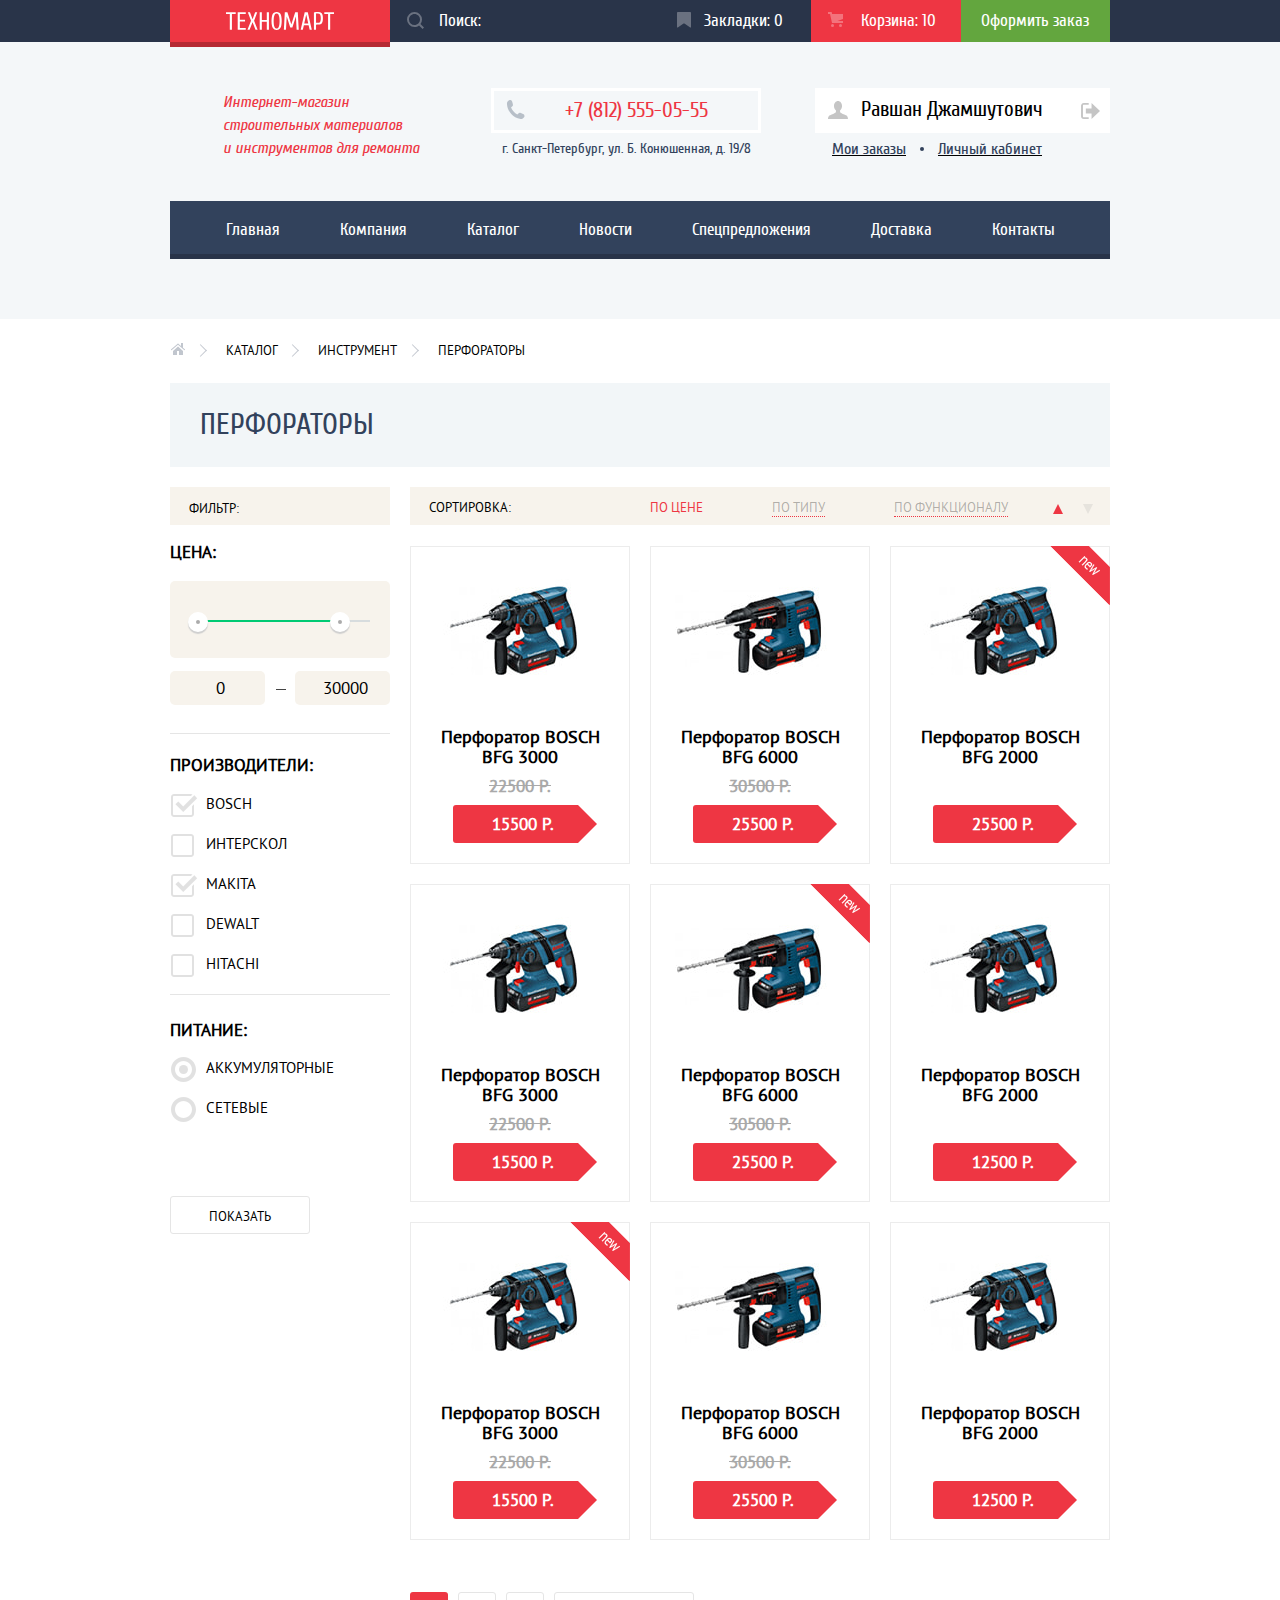
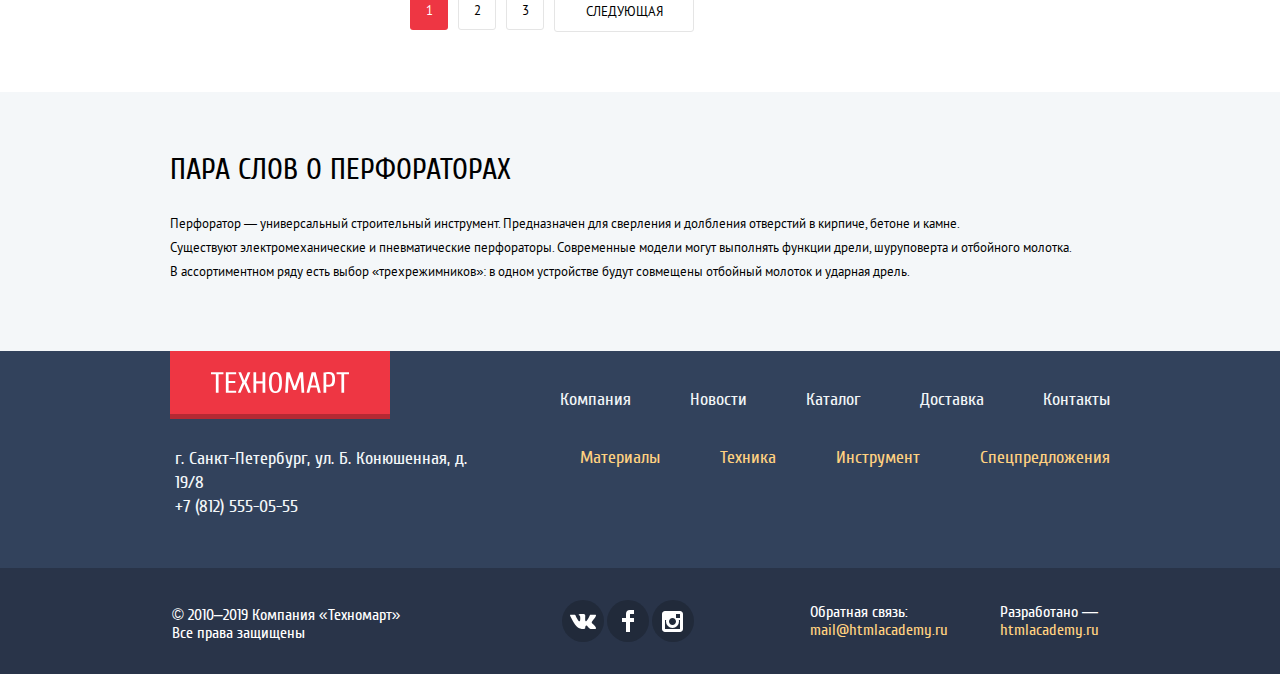
==== commit 16af9d3b: "pp fix#2" ====
--- a/catalog.html
+++ b/catalog.html
@@ -25,7 +25,7 @@
         <div class="link-wrapper">
           <a class="header-bookmarks" href="#">Закладки: 0</a>
           <a class="header-basket catalog-basket" href="#">Корзина: 10</a>
-          <a class="header-submit-order" href="#">Оформить Заказ</a>
+          <a class="header-submit-order" href="#">Оформить заказ</a>
         </div>
       </div>
     </div>
@@ -435,10 +435,10 @@
         <p class="product-description-text">Перфоратор — универсальный строительный инструмент. Предназначен для
           сверления
           и долбления отверстий в кирпиче,
-          бетоне и камне.
+          бетоне и камне.<br>
           Существуют электромеханические и пневматические перфораторы. Современные модели могут выполнять функции
           дрели,
-          шуруповерта и отбойного молотка. В ассортиментном ряду есть выбор «трехрежимников»: в одном устройстве
+          шуруповерта и отбойного молотка.<br>В ассортиментном ряду есть выбор «трехрежимников»: в одном устройстве
           будут
           совмещены отбойный молоток и ударная дрель.
         </p>
@@ -525,14 +525,16 @@
             </a>
           </li>
         </ul>
-        <p class="contacts-email">
-          Обратная связь:
-          <a class="contacts-link" href="mailto:mail@htmlacademy.ru">mail@htmlacademy.ru</a>
-        </p>
-        <p class="contacts-developer">
-          Разработано —
-          <a class="contacts-link" href="https://htmlacademy.ru/intensive/htmlcss">htmlacademy.ru</a>
-        </p>
+        <div class="footer-contacts-wrapper">
+          <p class="contacts-email">
+            Обратная связь:
+            <a class="contacts-link" href="mailto:mail@htmlacademy.ru">mail@htmlacademy.ru</a>
+          </p>
+          <p class="contacts-developer">
+            Разработано —
+            <a class="contacts-link" href="https://htmlacademy.ru/intensive/htmlcss">htmlacademy.ru</a>
+          </p>
+        </div>
       </div>
     </section>
   </footer>
--- a/css/style.css
+++ b/css/style.css
@@ -1,5 +1,3 @@
-/* prefixed by https://autoprefixer.github.io (PostCSS: v7.0.26, autoprefixer: v9.7.3) */
-
 @font-face {
   font-style: normal;
   font-weight: 400;
@@ -34,6 +32,15 @@
 
   src: local("Ptsans"), url("../fonts/ptsansbold.woff2") format("woff2"),
     url("../fonts/ptsansbold.woff") format("woff");
+}
+
+@font-face {
+  font-style: normal;
+  font-weight: 400;
+  font-family: "cuprumitalic";
+
+  src: local("cuprumitalic"), url("../fonts/cuprumitalic.woff2") format("woff2"),
+    url("../fonts/cuprumitalic.woff") format("woff");
 }
 
 body {
@@ -86,8 +93,6 @@
 }
 
 .main-header {
-  margin-bottom: 59px;
-
   background-color: #f4f7f9;
 }
 
@@ -129,7 +134,7 @@
 }
 
 .link-wrapper .catalog-basket {
-  padding: 12px 25px 12px 48px;
+  padding: 12px 25px 12px 50px;
 }
 
 .link-wrapper .header-submit-order {
@@ -282,6 +287,8 @@
   font-size: 17px;
   line-height: 18px;
   color: #ffffff;
+
+  opacity: 1;
 }
 
 .search-field:-ms-input-placeholder {
@@ -300,6 +307,8 @@
   font-size: 17px;
   line-height: 18px;
   color: #ffffff;
+
+  opacity: 1;
 }
 
 .search-field:hover {
@@ -342,7 +351,6 @@
   display: -webkit-box;
   display: flex;
   -webkit-box-pack: justify;
-  justify-content: space-between;
   -webkit-box-align: start;
   align-items: flex-start;
   margin-bottom: 40px;
@@ -357,31 +365,32 @@
   margin-left: 53px;
   padding-top: 3px;
 
-  font-style: italic;
   font-weight: 400;
   font-size: 16px;
   line-height: 23px;
+  font-family: "cuprumitalic", Arial, sans-serif;
   text-align: left;
   color: #ee3643;
 }
 
 .address-info {
   width: 270px;
+  margin-left: 69px;
 }
 
 .contacts-tel {
   position: relative;
 
   display: block;
-  margin-bottom: 3px;
+  margin-bottom: 4px;
   padding-top: 9px;
   padding-bottom: 9px;
   padding-left: 21px;
-  text-align: center;
 
   font-style: normal;
   font-size: 21px;
   line-height: 21px;
+  text-align: center;
   color: #ee3643;
 
   border: 3px solid #ffffff;
@@ -478,6 +487,7 @@
   -webkit-box-align: start;
   align-items: flex-start;
   margin: 0;
+  margin-left: auto;
   padding: 0;
 }
 
@@ -489,7 +499,7 @@
   -webkit-box-align: center;
   align-items: center;
   margin: 0;
-  margin-bottom: 10px;
+  margin-bottom: 7px;
   padding: 0;
 
   list-style: none;
@@ -522,7 +532,7 @@
 .user-second-item:first-of-type {
   position: relative;
 
-  padding-right: 35px;
+  padding-right: 32px;
 }
 
 .user-second-item:first-of-type::after {
@@ -546,6 +556,7 @@
   -webkit-box-align: center;
   align-items: center;
   margin: 0;
+  margin-left: auto;
   padding: 0;
 
   list-style: none;
@@ -638,6 +649,7 @@
 }
 
 .advertising {
+  margin-top: 59px;
   margin-bottom: 53px;
 }
 
@@ -683,6 +695,7 @@
 
 .advertising-item {
   position: relative;
+
   box-sizing: border-box;
   width: 300px;
   height: 123px;
@@ -797,6 +810,7 @@
 
 .advertising-second-item {
   position: relative;
+
   box-sizing: border-box;
   width: 300px;
   height: 123px;
@@ -933,8 +947,8 @@
 
 .slider-title {
   margin: 0 auto;
+  margin-bottom: 2px;
   margin-left: 24px;
-  margin-bottom: 2px;
   padding: 25px 0 0;
 
   font-weight: 700;
@@ -987,10 +1001,10 @@
   position: absolute;
   bottom: 19px;
   left: 25px;
+
+  min-width: 195px;
   padding-top: 10px;
   padding-bottom: 10px;
-
-  min-width: 195px;
 }
 
 .slider-main-button:hover {
@@ -1091,6 +1105,7 @@
   -webkit-box-pack: start;
   justify-content: flex-start;
   margin: 0;
+  margin-bottom: 52px;
   padding: 0;
 }
 
@@ -1109,6 +1124,18 @@
 
 .catalog-product-item:nth-child(3n + 3) {
   margin-right: 0;
+}
+
+.catalog-product-item:nth-last-child(1) {
+  margin-bottom: 0;
+}
+
+.catalog-product-item:nth-last-child(2) {
+  margin-bottom: 0;
+}
+
+.catalog-product-item:nth-last-child(3) {
+  margin-bottom: 0;
 }
 
 .catalog-product-item {
@@ -1311,7 +1338,7 @@
 .catalog-product-item .product-title {
   min-height: 40px;
   margin-top: 10px;
-  margin-bottom: 15px;
+  margin-bottom: 10px;
   padding: 0 25px;
 }
 
@@ -1366,6 +1393,7 @@
   width: 80px;
   margin: 10px auto;
   margin-bottom: 20px;
+  margin-left: 42px;
   padding: 10px 30px;
 
   color: #ffffff;
@@ -1399,7 +1427,7 @@
   content: "";
   position: absolute;
   top: 0;
-  right: -20px;
+  right: -23px;
 
   width: 0;
   height: 0;
@@ -1630,18 +1658,18 @@
 }
 
 .services-text {
+  width: 399px;
   margin: 0;
   margin-bottom: 66px;
   padding: 0;
-  width: 398px;
 }
 
 .credit-text {
+  width: 279px;
   margin-top: 0;
   margin-right: 0;
+  margin-bottom: 28px;
   margin-left: 0;
-  margin-bottom: 28px;
-  width: 279px;
 }
 
 .delivery-text {
@@ -1695,6 +1723,7 @@
 
 .services-credit {
   display: none;
+
   background-image: url("../img/credit.png");
   background-repeat: no-repeat;
   background-position: 99% 96%;
@@ -1770,9 +1799,9 @@
 .about-list {
   margin: 0;
   padding: 0;
+
+  list-style: none;
   vertical-align: middle;
-
-  list-style: none;
 }
 
 .about-item {
@@ -1885,8 +1914,8 @@
   align-items: flex-end;
   margin: 0;
   padding: 0;
-  padding-top: 38px;
-  padding-bottom: 35px;
+  padding-top: 37px;
+  padding-bottom: 34px;
 
   list-style: none;
 }
@@ -1929,7 +1958,7 @@
   -webkit-box-orient: vertical;
   -webkit-box-direction: normal;
   flex-direction: column;
-  margin-bottom: 51px;
+  margin-bottom: 49px;
 }
 
 .right-footer-wrapper {
@@ -1997,6 +2026,8 @@
 
 .footer-contacts {
   width: 323px;
+  margin-left: 5px;
+
   font-style: normal;
 }
 
@@ -2055,9 +2086,11 @@
 }
 
 .copyright {
-  width: 231px;
-  margin: 0;
+  width: 233px;
+  margin: 0;
+  margin-top: 5px;
   margin-right: 100px;
+  margin-left: 2px;
   padding: 0;
 
   font-size: 16px;
@@ -2539,6 +2572,7 @@
   height: 446px;
   margin-top: -150px;
   margin-left: -470px;
+
   box-shadow: 0 0 20px rgba(0, 1, 1, 0.75);
 }
 
@@ -2551,10 +2585,10 @@
   position: relative;
 
   display: block;
-  padding-top: 14px;
-  padding-right: 8px;
-  padding-bottom: 10px;
-  padding-left: 47px;
+  padding-top: 11px;
+  padding-right: 7px;
+  padding-bottom: 13px;
+  padding-left: 46px;
 
   font-size: 21px;
   line-height: 21px;
@@ -2587,7 +2621,7 @@
 .myaccount-logout svg {
   position: absolute;
   top: 50%;
-  right: 3px;
+  right: 0;
 
   width: 20px;
   height: 17px;
@@ -2655,6 +2689,7 @@
   justify-content: space-between;
   width: 355px;
   margin: 0;
+  margin-top: 22px;
   margin-bottom: 23px;
   padding: 0;
 
@@ -2716,8 +2751,10 @@
 
 .filters h2 {
   margin: 0;
-  margin-bottom: 17px;
+  margin-bottom: 12px;
   padding: 12px 19px;
+  padding-top: 13px;
+  padding-bottom: 7px;
 
   font-weight: 400;
   font-size: 13px;
@@ -2730,7 +2767,7 @@
 }
 
 .legend-price {
-  margin-bottom: 19px;
+  margin-bottom: 14px;
 
   font-weight: 700;
   font-size: 17px;
@@ -2741,8 +2778,8 @@
 }
 
 .filter .filter-price {
-  margin-bottom: 22px;
-  padding-bottom: 23px;
+  margin-bottom: 16px;
+  padding-bottom: 28px;
 
   border-bottom: 1px solid #e5e5e5;
 }
@@ -2756,7 +2793,7 @@
   position: relative;
 
   height: 38px;
-  margin-bottom: 15px;
+  margin-bottom: 13px;
   padding-top: 39px;
   padding-right: 20px;
   padding-left: 20px;
@@ -2820,6 +2857,8 @@
 .price-controls input {
   width: 60px;
   padding: 8px 10px;
+  padding-right: 15px;
+  padding-left: 20px;
 
   font-size: 17px;
   line-height: 18px;
@@ -2831,16 +2870,32 @@
   border-radius: 5px;
 }
 
+.min-price {
+  position: relative;
+}
+
+.min-price::after {
+  content: "";
+  position: absolute;
+  top: 18px;
+  right: -6px;
+
+  width: 10px;
+  height: 1px;
+
+  background-color: #444444;
+}
+
 .max-price {
   text-align: right;
 }
 
 .legend-checkbox {
-  margin-bottom: 18px;
+  margin-bottom: 14px;
 }
 
 .legend-power {
-  margin-bottom: 17px;
+  margin-bottom: 13px;
 }
 
 .filter-list {
@@ -2866,13 +2921,13 @@
 }
 
 .filter .filter-manufacturers {
-  margin-bottom: 21px;
+  margin-bottom: 20px;
 
   border-bottom: 1px solid #e5e5e5;
 }
 
 .filter .filter-power {
-  margin-bottom: 75px;
+  margin-bottom: 58px;
 }
 
 .filter ul {
@@ -2881,7 +2936,7 @@
 }
 
 .filter-item-option {
-  margin-bottom: 17px;
+  margin-bottom: 20px;
   padding-left: 36px;
 
   font-size: 15px;
@@ -2969,6 +3024,8 @@
 
 .filter-button {
   min-width: 140px;
+  padding-top: 11px;
+  padding-bottom: 7px;
 
   font-size: 13px;
   line-height: 18px;
@@ -3021,21 +3078,22 @@
 }
 
 .sort-link {
-  margin-right: 71px;
+  margin-right: 69px;
 
   font-size: 13px;
   line-height: 18px;
   color: rgba(000, 000, 000, 0.3);
   text-transform: uppercase;
-}
-
-.sort-link {
+
   border-bottom: 1px solid #ee3643;
   border-bottom-style: dotted;
 }
 
 .sort-item .current {
+  color: #ee3643;
+
   border-bottom: none;
+  cursor: default;
 }
 
 .sort-item .sort-link:active,
@@ -3045,10 +3103,8 @@
   border: none;
 }
 
-.sort-item .current {
-  color: #ee3643;
-
-  cursor: default;
+.sort-item:last-child .sort-link {
+  margin-right: 25px;
 }
 
 .sort-link:hover,
@@ -3117,7 +3173,7 @@
   margin: 0 0 21px;
   padding-top: 12px;
   padding-right: 17px;
-  padding-bottom: 13px;
+  padding-bottom: 8px;
   padding-left: 19px;
 
   background-color: #f7f3ec;
@@ -3129,6 +3185,7 @@
   -webkit-box-pack: justify;
   justify-content: space-between;
   -webkit-box-align: center;
+  -ms-flex-align: center;
   align-items: center;
   margin: 0;
 }
@@ -3144,6 +3201,8 @@
 .pagination-link {
   min-width: 38px;
   margin-right: 10px;
+  padding-top: 10px;
+  padding-bottom: 10px;
 
   font-size: 13px;
   line-height: 18px;
@@ -3156,6 +3215,16 @@
   border-radius: 3px;
 }
 
+.pagination-item:nth-child(2) .pagination-link {
+  padding-top: 9px;
+  padding-bottom: 9px;
+}
+
+.pagination-item:nth-child(3) .pagination-link {
+  padding-top: 9px;
+  padding-bottom: 9px;
+}
+
 .pagination-list {
   display: -webkit-box;
   display: flex;
@@ -3203,8 +3272,8 @@
 .product-description h2 {
   margin: 0;
   padding: 0;
-  padding-top: 64px;
-  padding-bottom: 29px;
+  padding-top: 63px;
+  padding-bottom: 27px;
 
   font-weight: 400;
   font-size: 30px;
@@ -3216,7 +3285,7 @@
 .product-description p {
   margin: 0;
   padding: 0;
-  padding-bottom: 68px;
+  padding-bottom: 67px;
 
   font-size: 13px;
   line-height: 24px;
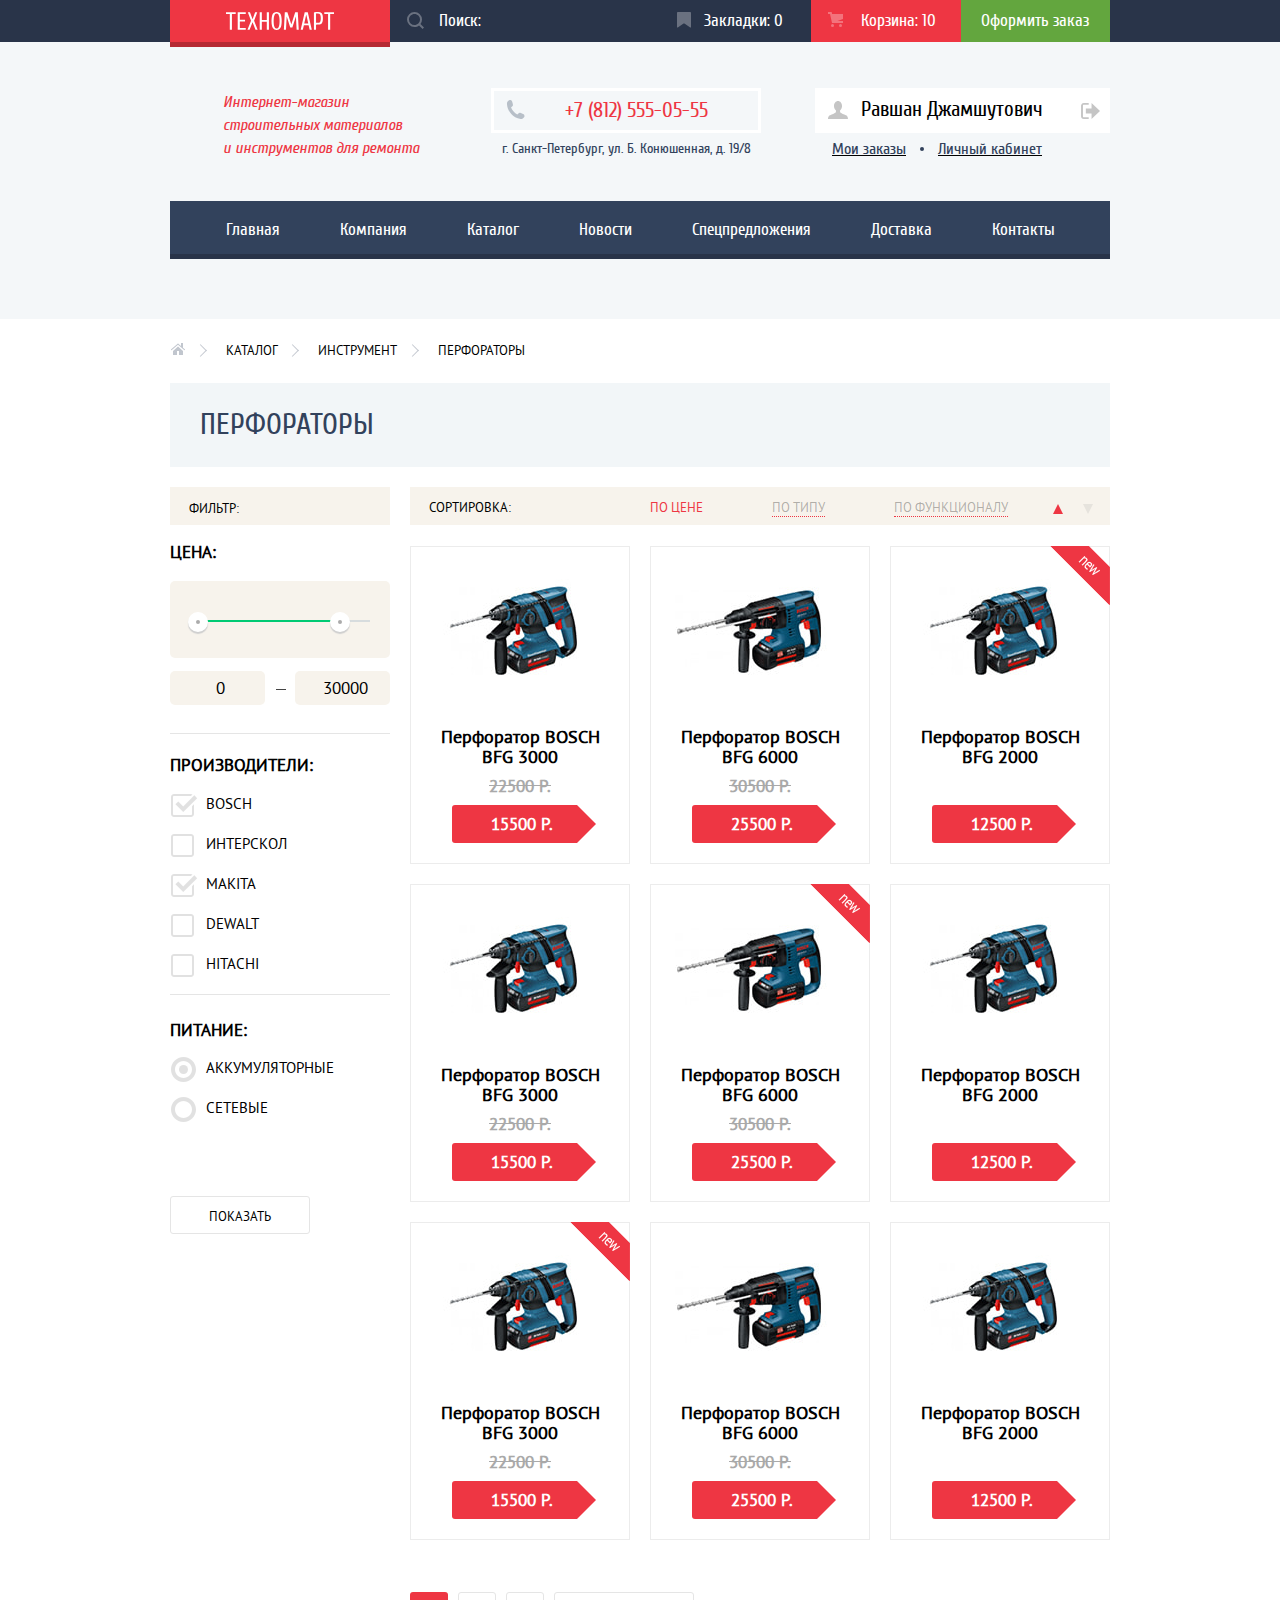
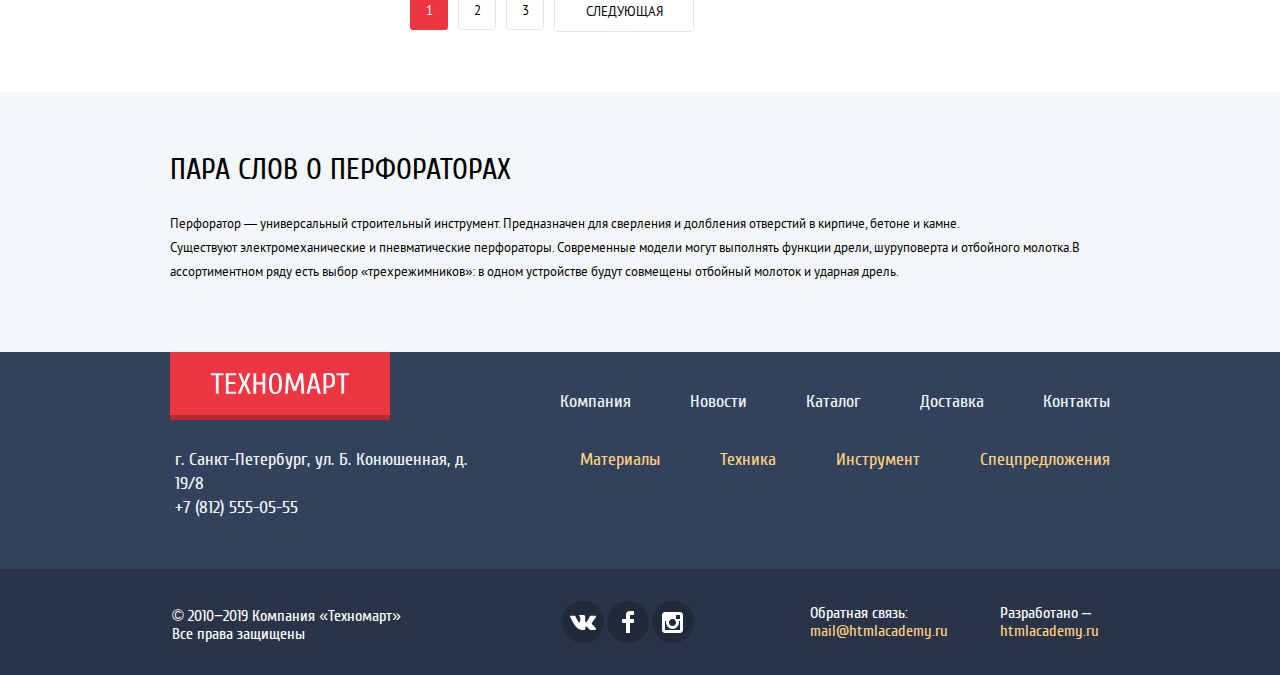
==== commit 67e1d0b2: "PP fix #3" ====
--- a/catalog.html
+++ b/catalog.html
@@ -286,7 +286,7 @@
                   </a>
                 </h3>
                 <del class="old-price old-price-no">0</del>
-                <p class="current-price">25500 р.</p>
+                <p class="current-price">12500 р.</p>
               </li>
               <li class="catalog-product-item">
                 <div class="catalog-popup">
@@ -432,16 +432,15 @@
     <article class="product-description">
       <div class="container">
         <h2 class="product-description-title">Пара слов о перфораторах</h2>
-        <p class="product-description-text">Перфоратор — универсальный строительный инструмент. Предназначен для
-          сверления
-          и долбления отверстий в кирпиче,
-          бетоне и камне.<br>
-          Существуют электромеханические и пневматические перфораторы. Современные модели могут выполнять функции
-          дрели,
-          шуруповерта и отбойного молотка.<br>В ассортиментном ряду есть выбор «трехрежимников»: в одном устройстве
+        <p class="product-description-text">
+          Перфоратор — универсальный строительный инструмент. Предназначен для сверления и долбления отверстий в
+          кирпиче, бетоне и камне.
+        </p>
+        <p class="product-description-text">Существуют электромеханические и пневматические перфораторы. Современные
+          модели могут выполнять функции дрели,
+          шуруповерта и отбойного молотка.В<br>ассортиментном ряду есть выбор «трехрежимников»: в одном устройстве
           будут
-          совмещены отбойный молоток и ударная дрель.
-        </p>
+          совмещены отбойный молоток и ударная дрель.</p>
       </div>
     </article>
   </main>
@@ -496,7 +495,7 @@
     <section class="footer-social">
       <h2 class="visually-hidden">Контакты в социальных сетях</h2>
       <div class="container">
-        <p class="copyright">© 2010–2019 Компания «Техномарт» Все права защищены</p>
+        <p class="copyright">© 2010&minus;2019 Компания «Техномарт» Все права защищены</p>
         <ul class="footer-social-list">
           <li class="footer-social-item">
             <a class="social-button" href="https://www.vk.com">
@@ -531,7 +530,7 @@
             <a class="contacts-link" href="mailto:mail@htmlacademy.ru">mail@htmlacademy.ru</a>
           </p>
           <p class="contacts-developer">
-            Разработано —
+            Разработано &ndash;
             <a class="contacts-link" href="https://htmlacademy.ru/intensive/htmlcss">htmlacademy.ru</a>
           </p>
         </div>
--- a/css/style.css
+++ b/css/style.css
@@ -4,7 +4,7 @@
   font-family: "Cuprum";
 
   src: local("Cuprum"), url("../fonts/cuprum.woff2") format("woff2"),
-    url("../fonts/cuprum.woff") format("woff");
+  url("../fonts/cuprum.woff") format("woff");
 }
 
 @font-face {
@@ -13,7 +13,7 @@
   font-family: "Cuprum";
 
   src: local("Cuprum"), url("../fonts/cuprumbold.woff2") format("woff2"),
-    url("../fonts/cuprumbold.woff") format("woff");
+  url("../fonts/cuprumbold.woff") format("woff");
 }
 
 @font-face {
@@ -22,7 +22,7 @@
   font-family: "PT sans";
 
   src: local("PT sans"), url("../fonts/ptsans.woff2") format("woff2"),
-    url("../fonts/ptsans.woff") format("woff");
+  url("../fonts/ptsans.woff") format("woff");
 }
 
 @font-face {
@@ -31,7 +31,7 @@
   font-family: "Ptsans";
 
   src: local("Ptsans"), url("../fonts/ptsansbold.woff2") format("woff2"),
-    url("../fonts/ptsansbold.woff") format("woff");
+  url("../fonts/ptsansbold.woff") format("woff");
 }
 
 @font-face {
@@ -40,7 +40,7 @@
   font-family: "cuprumitalic";
 
   src: local("cuprumitalic"), url("../fonts/cuprumitalic.woff2") format("woff2"),
-    url("../fonts/cuprumitalic.woff") format("woff");
+  url("../fonts/cuprumitalic.woff") format("woff");
 }
 
 body {
@@ -83,7 +83,7 @@
 
   clip: rect(0 0 0 0);
   -webkit-clip-path: inset(100%);
-  clip-path: inset(100%);
+          clip-path: inset(100%);
 }
 
 .container {
@@ -1185,15 +1185,51 @@
 
 .catalog-product-item .catalog-popup {
   position: absolute;
-  top: 0;
+  top: 5px;
   left: 0;
   z-index: 10;
 
   width: 218px;
   height: 88px;
-  padding: 40px 0;
+  padding: 39px 0;
 
   background-color: rgba(255, 255, 255, 0.9);
+}
+
+.catalog-product-item .catalog-popup .button-buy {
+  position: relative;
+}
+
+.catalog-product-item .catalog-popup .button-buy::before {
+  content: "";
+  position: absolute;
+  top: 8px;
+  left: 12px;
+
+  width: 15px;
+  height: 15px;
+
+  background-image: url(../img/icon-cart.svg);
+  background-repeat: no-repeat;
+  background-position: 0 0;
+}
+
+.catalog-products-item .catalog-popup .button-buy {
+  position: relative;
+}
+
+.catalog-products-item .catalog-popup .button-buy::before {
+  content: "";
+  position: absolute;
+  top: 8px;
+  left: 12px;
+
+  width: 15px;
+  height: 15px;
+
+  background-image: url(../img/icon-cart.svg);
+  background-repeat: no-repeat;
+  background-position: 0 0;
 }
 
 .catalog-products-item .catalog-popup .button-buy,
@@ -1221,7 +1257,7 @@
   display: block;
   width: 129px;
   margin: 0 auto;
-  margin-bottom: 7px;
+  margin-bottom: 8px;
   padding: 7px 0;
 
   font-size: 14px;
@@ -1393,7 +1429,7 @@
   width: 80px;
   margin: 10px auto;
   margin-bottom: 20px;
-  margin-left: 42px;
+  margin-left: 41px;
   padding: 10px 30px;
 
   color: #ffffff;
@@ -1859,7 +1895,7 @@
 }
 
 .contacts-text {
-  width: 179px;
+  width: 180px;
   margin: 0 0 30px;
 
   font-size: 13px;
@@ -1914,7 +1950,7 @@
   align-items: flex-end;
   margin: 0;
   padding: 0;
-  padding-top: 37px;
+  padding-top: 38px;
   padding-bottom: 34px;
 
   list-style: none;
@@ -2193,44 +2229,44 @@
 @-webkit-keyframes bounce {
   0% {
     -webkit-transform: translateY(-2000px);
-    transform: translateY(-2000px);
+            transform: translateY(-2000px);
   }
 
   70% {
     -webkit-transform: translateY(30px);
-    transform: translateY(30px);
+            transform: translateY(30px);
   }
 
   90% {
     -webkit-transform: translateY(-10px);
-    transform: translateY(-10px);
+            transform: translateY(-10px);
   }
 
   100% {
     -webkit-transform: translateY(0);
-    transform: translateY(0);
+            transform: translateY(0);
   }
 }
 
 @keyframes bounce {
   0% {
     -webkit-transform: translateY(-2000px);
-    transform: translateY(-2000px);
+            transform: translateY(-2000px);
   }
 
   70% {
     -webkit-transform: translateY(30px);
-    transform: translateY(30px);
+            transform: translateY(30px);
   }
 
   90% {
     -webkit-transform: translateY(-10px);
-    transform: translateY(-10px);
+            transform: translateY(-10px);
   }
 
   100% {
     -webkit-transform: translateY(0);
-    transform: translateY(0);
+            transform: translateY(0);
   }
 }
 
@@ -2238,7 +2274,7 @@
   0%,
   100% {
     -webkit-transform: translateX(0);
-    transform: translateX(0);
+            transform: translateX(0);
   }
 
   10%,
@@ -2247,7 +2283,7 @@
   70%,
   90% {
     -webkit-transform: translateX(-10px);
-    transform: translateX(-10px);
+            transform: translateX(-10px);
   }
 
   20%,
@@ -2255,7 +2291,7 @@
   60%,
   80% {
     -webkit-transform: translateX(10px);
-    transform: translateX(10px);
+            transform: translateX(10px);
   }
 }
 
@@ -2263,7 +2299,7 @@
   0%,
   100% {
     -webkit-transform: translateX(0);
-    transform: translateX(0);
+            transform: translateX(0);
   }
 
   10%,
@@ -2272,7 +2308,7 @@
   70%,
   90% {
     -webkit-transform: translateX(-10px);
-    transform: translateX(-10px);
+            transform: translateX(-10px);
   }
 
   20%,
@@ -2280,7 +2316,7 @@
   60%,
   80% {
     -webkit-transform: translateX(10px);
-    transform: translateX(10px);
+            transform: translateX(10px);
   }
 }
 
@@ -2331,12 +2367,12 @@
 
 .modal-close::before {
   -webkit-transform: rotate(45deg);
-  transform: rotate(45deg);
+          transform: rotate(45deg);
 }
 
 .modal-close::after {
   -webkit-transform: rotate(-45deg);
-  transform: rotate(-45deg);
+          transform: rotate(-45deg);
 }
 
 .modal-close:hover::before,
@@ -2353,12 +2389,12 @@
   display: block;
 
   -webkit-animation: bounce 0.6s;
-  animation: bounce 0.6s;
+          animation: bounce 0.6s;
 }
 
 .modal-error {
   -webkit-animation: shake 0.6s;
-  animation: shake 0.6s;
+          animation: shake 0.6s;
 }
 
 .contact-form input[type="text"],
@@ -2627,7 +2663,7 @@
   height: 17px;
 
   -webkit-transform: translate(-50%, -50%);
-  transform: translate(-50%, -50%);
+          transform: translate(-50%, -50%);
 }
 
 .myaccount-logout:hover svg path {
@@ -2720,7 +2756,7 @@
   border: 1px solid #c5c9d1;
   border-width: 0 1px 1px 0;
   -webkit-transform: rotate(-45deg);
-  transform: rotate(-45deg);
+          transform: rotate(-45deg);
 }
 
 .catalog-title {
@@ -3285,10 +3321,17 @@
 .product-description p {
   margin: 0;
   padding: 0;
-  padding-bottom: 67px;
 
   font-size: 13px;
   line-height: 24px;
   font-family: "PT Sans", Arial, sans-serif;
   color: #000000;
 }
+
+.product-description-text {
+  padding-bottom: 0;
+}
+
+.product-description-text:last-of-type {
+  padding-bottom: 68px;
+}
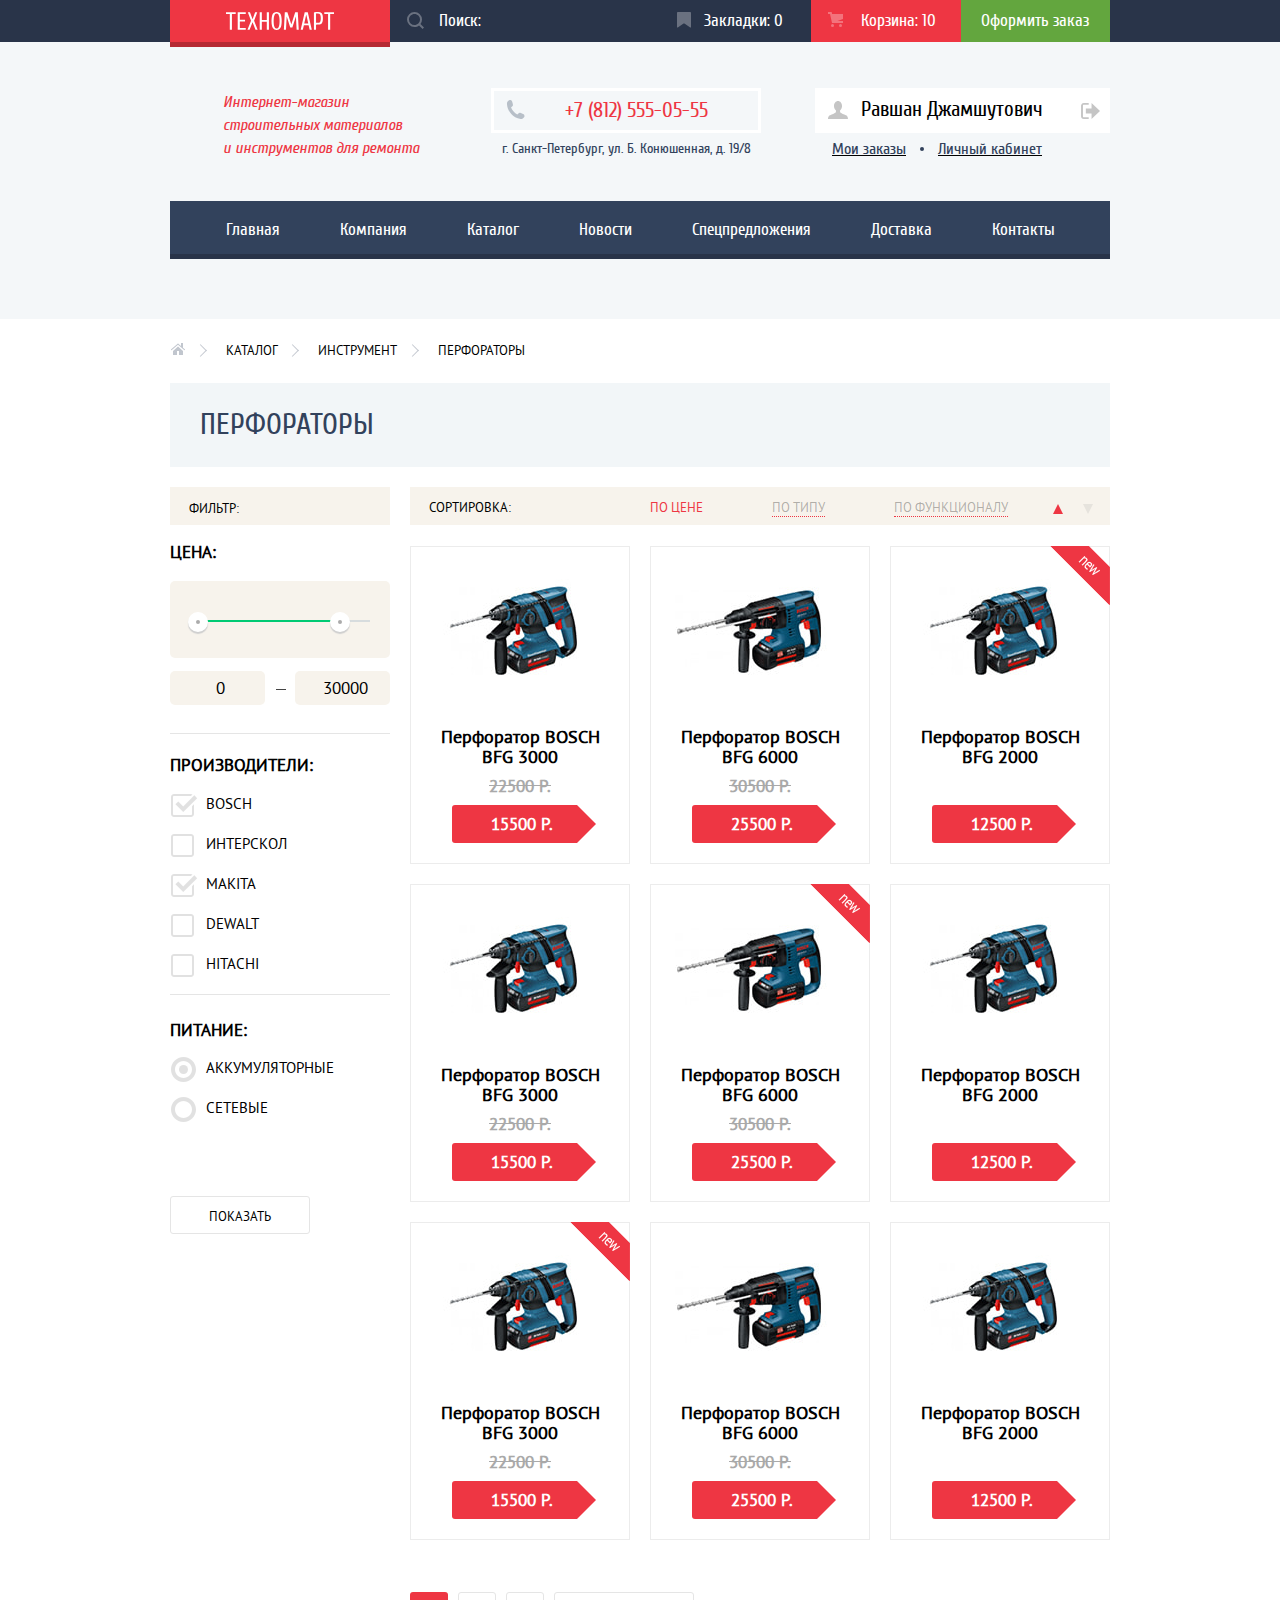
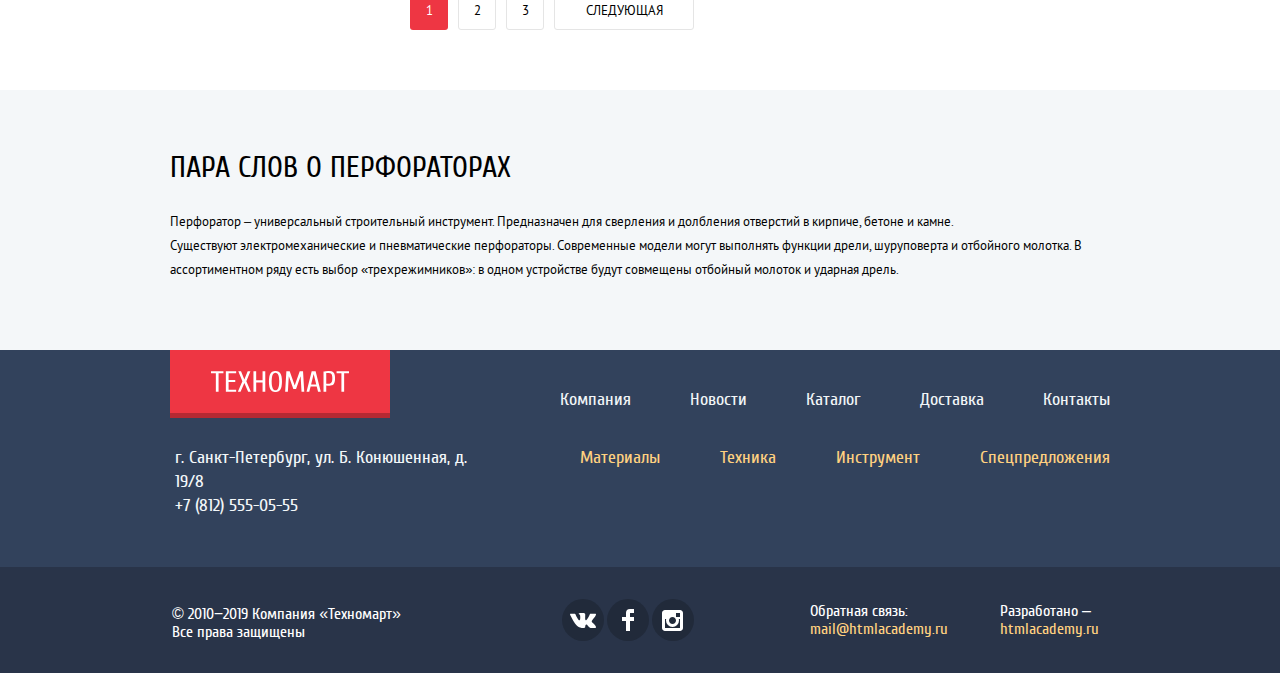
==== commit 9958b4c7: "PP fix #4" ====
--- a/catalog.html
+++ b/catalog.html
@@ -433,12 +433,12 @@
       <div class="container">
         <h2 class="product-description-title">Пара слов о перфораторах</h2>
         <p class="product-description-text">
-          Перфоратор — универсальный строительный инструмент. Предназначен для сверления и долбления отверстий в
+          Перфоратор &ndash; универсальный строительный инструмент. Предназначен для сверления и долбления отверстий в
           кирпиче, бетоне и камне.
         </p>
         <p class="product-description-text">Существуют электромеханические и пневматические перфораторы. Современные
           модели могут выполнять функции дрели,
-          шуруповерта и отбойного молотка.В<br>ассортиментном ряду есть выбор «трехрежимников»: в одном устройстве
+          шуруповерта и отбойного молотка. В<br>ассортиментном ряду есть выбор «трехрежимников»: в одном устройстве
           будут
           совмещены отбойный молоток и ударная дрель.</p>
       </div>
--- a/css/style.css
+++ b/css/style.css
@@ -1637,7 +1637,7 @@
   display: inline-block;
   box-sizing: border-box;
   min-width: 240px;
-  padding: 17px 23px 15px 23px;
+  padding: 16px 23px 15px 23px;
 
   font-weight: 700;
   font-size: 21px;
@@ -2328,10 +2328,11 @@
 
   width: 620px;
   margin-top: -150px;
-  margin-left: -280px;
 
   background-color: #ffffff;
   box-shadow: inset 0 7px 0 #ee3643, 0 20px 40px rgba(0, 1, 1, 0.75);
+  -webkit-transform: translateX(-50%);
+          transform: translateX(-50%);
   visibility: hidden;
 }
 
@@ -2521,10 +2522,11 @@
   display: none;
   width: 620px;
   margin-top: -150px;
-  margin-left: -280px;
 
   background-color: #ffffff;
   box-shadow: inset 0 7px 0 #ee3643, 0 20px 40px 0 rgba(41, 52, 73, 0.75);
+  -webkit-transform: translateX(-50%);
+          transform: translateX(-50%);
 }
 
 .modal-cart-text {
@@ -2607,9 +2609,10 @@
   width: 940px;
   height: 446px;
   margin-top: -150px;
-  margin-left: -470px;
 
   box-shadow: 0 0 20px rgba(0, 1, 1, 0.75);
+  -webkit-transform: translateX(-50%);
+          transform: translateX(-50%);
 }
 
 .modal-map-close {
@@ -3221,7 +3224,6 @@
   -webkit-box-pack: justify;
   justify-content: space-between;
   -webkit-box-align: center;
-  -ms-flex-align: center;
   align-items: center;
   margin: 0;
 }
@@ -3230,6 +3232,8 @@
   display: inline-block;
   min-width: 140px;
   margin-right: 0;
+  padding-top: 9px;
+  padding-bottom: 9px;
 
   vertical-align: middle;
 }
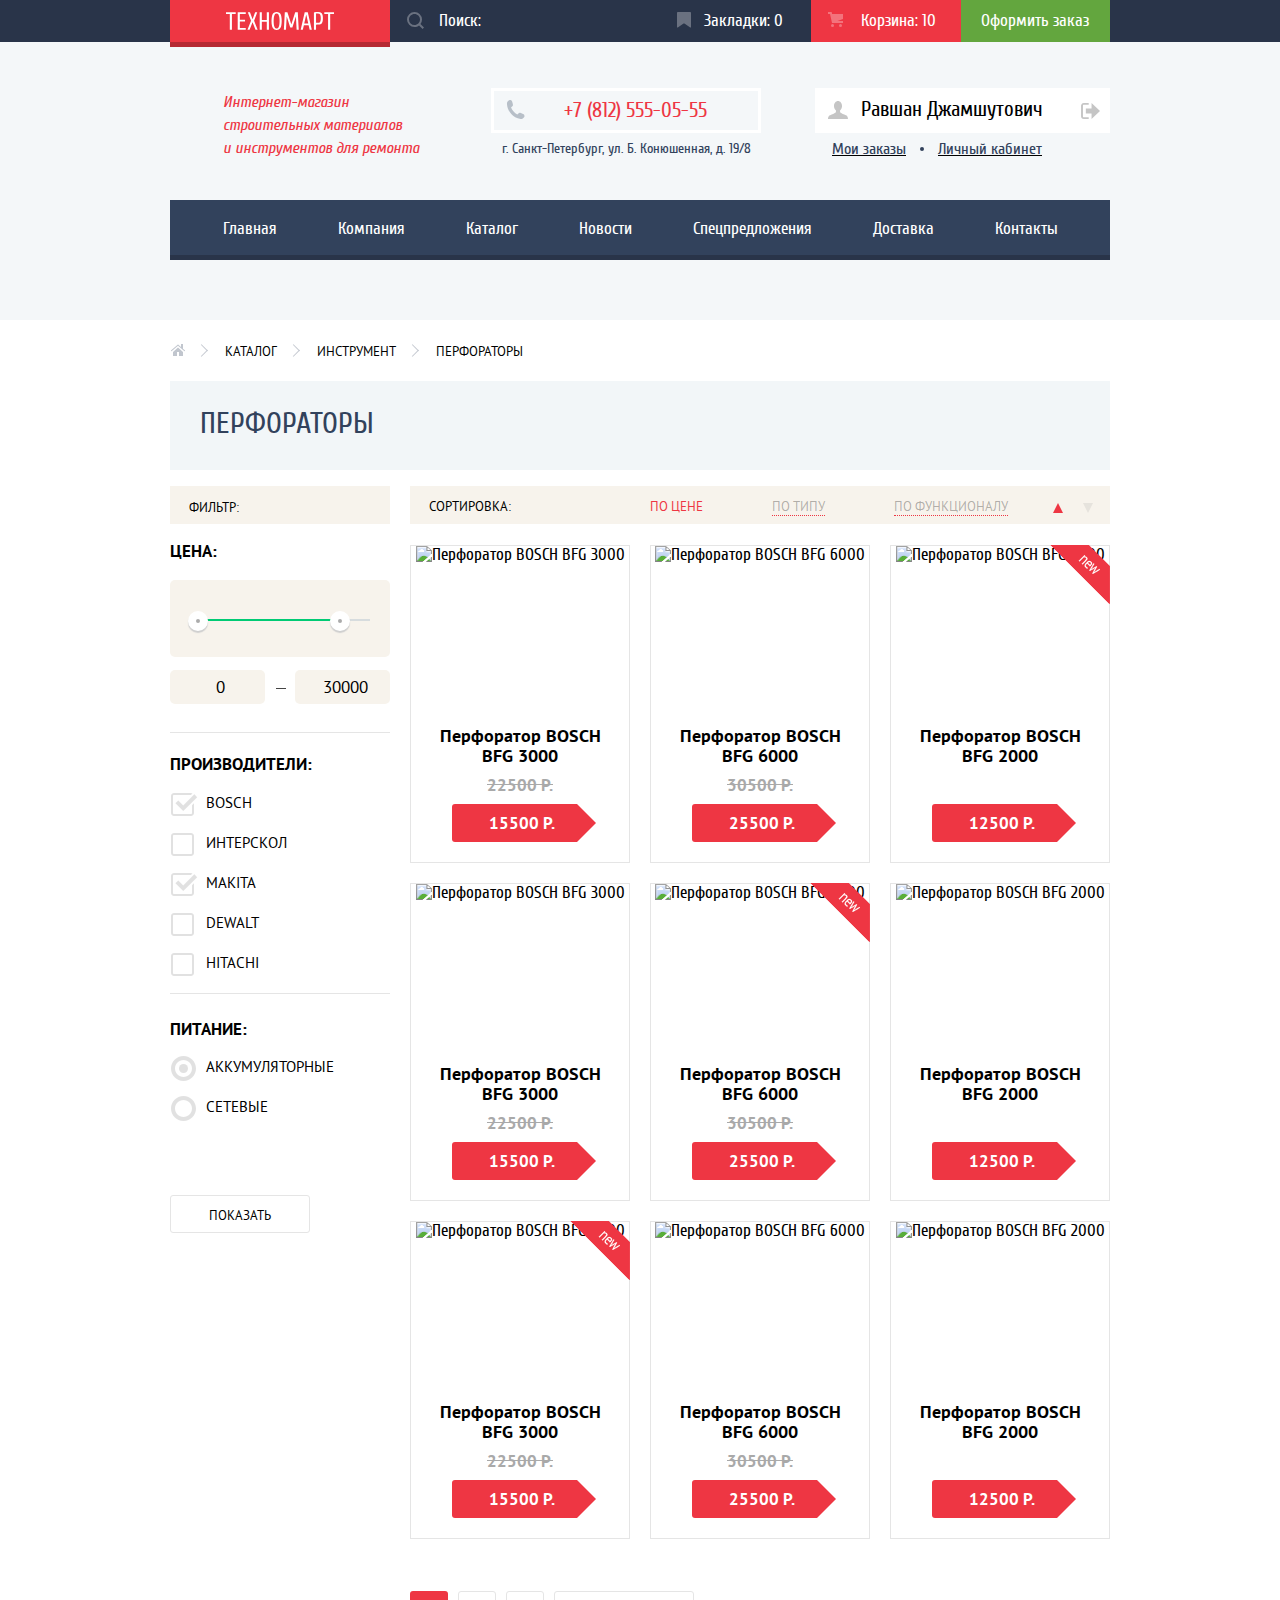
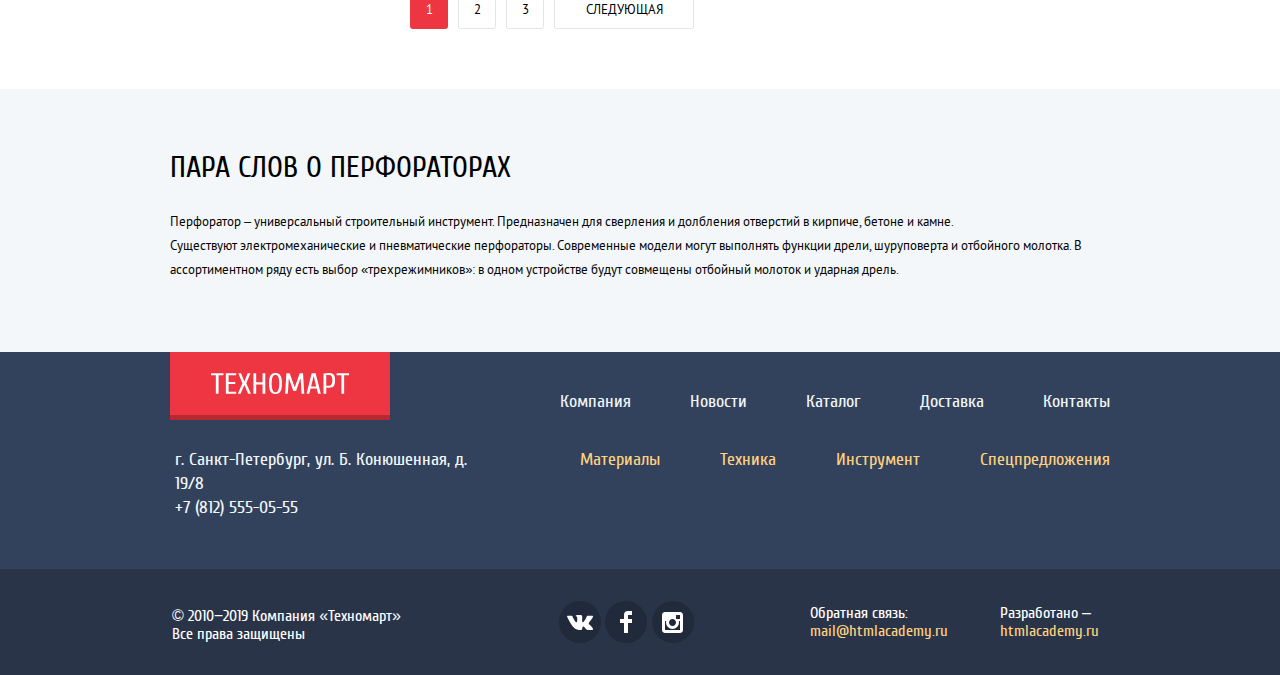
==== commit bdb52732: "8. Оформление контента" ====
--- a/catalog.html
+++ b/catalog.html
@@ -12,7 +12,7 @@
   <header class="main-header">
     <div class="user-navigation">
       <div class="container">
-        <a class="main-header-logo" href="index.html">
+        <a class="main-header-logo catalog-main-header-logo" href="index.html">
           <img src="img/header-logo.svg" width="108" height="18" alt="Логотип компании «Техномарт»">
         </a>
         <form class="search-form" action="https://echo.htmlacademy.ru" method="get">
@@ -123,7 +123,7 @@
           <a href="#">Инструмент</a>
         </li>
         <li class="breadcrumbs-item">
-          <a href="#">Перфораторы</a>
+          <a>Перфораторы</a>
         </li>
       </ul>
       <h2 class="catalog-title">Перфораторы</h2>
@@ -206,7 +206,7 @@
               <div class="catalog-filter-wrapper">
                 <ul class="sort-list">
                   <li class="sort-item">
-                    <a class="sort-link current" href="#">По цене</a>
+                    <a class="sort-link current">По цене</a>
                   </li>
                   <li class="sort-item">
                     <a class="sort-link" href="#">По типу</a>
@@ -215,7 +215,7 @@
                     <a class="sort-link" href="#">По функционалу</a>
                   </li>
                 </ul>
-                <a class="sort-arrow sort-arrow-up sort-arrow-current" href="#">
+                <a class="sort-arrow sort-arrow-up sort-arrow-current">
                   <span class="visually-hidden">По возрастанию</span>
                 </a>
                 <a class="sort-arrow sort-arrow-down" href="#">
@@ -237,7 +237,7 @@
                   </a>
                 </div>
                 <div class="image">
-                  <img src="img/Perforatorbfg3000.jpg" width="218" height="170" alt="Перфоратор BOSCH BFG 3000">
+                  <img src="img/perforatorbfg3000.jpg" width="218" height="170" alt="Перфоратор BOSCH BFG 3000">
                 </div>
                 <h3 class="product-title">
                   <a class="product-title-link" href="#">
@@ -257,7 +257,7 @@
                   </a>
                 </div>
                 <div class="image">
-                  <img src="img/Perforatorbfg6000.jpg" width="218" height="170" alt="Перфоратор BOSCH BFG 6000">
+                  <img src="img/perforatorbfg6000.jpg" width="218" height="170" alt="Перфоратор BOSCH BFG 6000">
                 </div>
                 <h3 class="product-title">
                   <a class="product-title-link" href="#">
@@ -278,7 +278,7 @@
                   </a>
                 </div>
                 <div class="image">
-                  <img src="img/Perforatorbfg2000.jpg" width="218" height="170" alt="Перфоратор BOSCH BFG 2000">
+                  <img src="img/perforatorbfg2000.jpg" width="218" height="170" alt="Перфоратор BOSCH BFG 2000">
                 </div>
                 <h3 class="product-title">
                   <a class="product-title-link" href="#">
@@ -298,7 +298,7 @@
                   </a>
                 </div>
                 <div class="image">
-                  <img src="img/Perforatorbfg3000.jpg" width="218" height="170" alt="Перфоратор BOSCH BFG 3000">
+                  <img src="img/perforatorbfg3000.jpg" width="218" height="170" alt="Перфоратор BOSCH BFG 3000">
                 </div>
                 <h3 class="product-title">
                   <a class="product-title-link" href="#">
@@ -319,7 +319,7 @@
                   </a>
                 </div>
                 <div class="image">
-                  <img src="img/Perforatorbfg6000.jpg" width="218" height="170" alt="Перфоратор BOSCH BFG 6000">
+                  <img src="img/perforatorbfg6000.jpg" width="218" height="170" alt="Перфоратор BOSCH BFG 6000">
                 </div>
                 <h3 class="product-title">
                   <a class="product-title-link" href="#">
@@ -339,7 +339,7 @@
                   </a>
                 </div>
                 <div class="image">
-                  <img src="img/Perforatorbfg2000.jpg" width="218" height="170" alt="Перфоратор BOSCH BFG 2000">
+                  <img src="img/perforatorbfg2000.jpg" width="218" height="170" alt="Перфоратор BOSCH BFG 2000">
                 </div>
                 <h3 class="product-title">
                   <a class="product-title-link" href="#">
@@ -360,7 +360,7 @@
                   </a>
                 </div>
                 <div class="image">
-                  <img src="img/Perforatorbfg3000.jpg" width="218" height="170" alt="Перфоратор BOSCH BFG 3000">
+                  <img src="img/perforatorbfg3000.jpg" width="218" height="170" alt="Перфоратор BOSCH BFG 3000">
                 </div>
                 <h3 class="product-title">
                   <a class="product-title-link" href="#">
@@ -380,7 +380,7 @@
                   </a>
                 </div>
                 <div class="image">
-                  <img src="img/Perforatorbfg6000.jpg" width="218" height="170" alt="Перфоратор BOSCH BFG 6000">
+                  <img src="img/perforatorbfg6000.jpg" width="218" height="170" alt="Перфоратор BOSCH BFG 6000">
                 </div>
                 <h3 class="product-title">
                   <a class="product-title-link" href="#">
@@ -400,7 +400,7 @@
                   </a>
                 </div>
                 <div class="image">
-                  <img src="img/Perforatorbfg2000.jpg" width="218" height="170" alt="Перфоратор BOSCH BFG 2000">
+                  <img src="img/perforatorbfg2000.jpg" width="218" height="170" alt="Перфоратор BOSCH BFG 2000">
                 </div>
                 <h3 class="product-title">
                   <a class="product-title-link" href="#">
@@ -447,7 +447,7 @@
   <footer class="main-footer">
     <div class="container footer-wrapper">
       <div class="left-footer-wrapper">
-        <a class="main-footer-logo">
+        <a class="main-footer-logo" href="index.html">
           <img src="img/footer-logo.svg" width="138" height="23" alt="Логотип компании «Техномарт»">
         </a>
         <address class="footer-contacts">
@@ -464,7 +464,7 @@
               <a href="#">Новости</a>
             </li>
             <li class="footer-navigation-item">
-              <a href="#">Каталог</a>
+              <a>Каталог</a>
             </li>
             <li class="footer-navigation-item">
               <a href="#">Доставка</a>
--- a/css/style.css
+++ b/css/style.css
@@ -28,9 +28,9 @@
 @font-face {
   font-style: normal;
   font-weight: 700;
-  font-family: "Ptsans";
-
-  src: local("Ptsans"), url("../fonts/ptsansbold.woff2") format("woff2"),
+  font-family: "PT sans";
+
+  src: local("PT sans"), url("../fonts/ptsansbold.woff2") format("woff2"),
   url("../fonts/ptsansbold.woff") format("woff");
 }
 
@@ -51,7 +51,7 @@
   font-weight: 400;
   font-size: 17px;
   line-height: 17px;
-  font-family: "Cuprum", Arial, sans-serif;
+  font-family: "Cuprum", "Arial", sans-serif;
   color: #000000;
 
   background-color: #ffffff;
@@ -93,6 +93,8 @@
 }
 
 .main-header {
+  padding-bottom: 60px;
+
   background-color: #f4f7f9;
 }
 
@@ -110,11 +112,11 @@
   box-shadow: 0 5px 0 0 #b52933;
 }
 
-.main-header-logo:hover {
+.main-header-logo[href]:hover {
   background-color: #ca2c37;
 }
 
-.main-header-logo:active {
+.main-header-logo[href]:active {
   background-color: #ba2732;
   box-shadow: 0 5px 0 0 #8e1e26;
 }
@@ -146,6 +148,7 @@
   display: flex;
   -webkit-box-pack: justify;
   justify-content: space-between;
+  min-height: 42px;
   margin-bottom: 46px;
 
   line-height: 18px;
@@ -353,13 +356,14 @@
   -webkit-box-pack: justify;
   -webkit-box-align: start;
   align-items: flex-start;
-  margin-bottom: 40px;
+  margin-bottom: 39px;
 }
 
 .store-title {
   display: -webkit-box;
   display: flex;
   width: 199px;
+  min-height: 60px;
   margin-top: 0;
   margin-bottom: 0;
   margin-left: 53px;
@@ -383,9 +387,7 @@
 
   display: block;
   margin-bottom: 4px;
-  padding-top: 9px;
-  padding-bottom: 9px;
-  padding-left: 21px;
+  padding: 9px 9px 9px 28px;
 
   font-style: normal;
   font-size: 21px;
@@ -422,10 +424,10 @@
 
 .login-link {
   display: block;
-  padding-top: 12px;
-  padding-right: 25px;
-  padding-bottom: 14px;
-  padding-left: 45px;
+  padding-top: 11px;
+  padding-right: 24px;
+  padding-bottom: 13px;
+  padding-left: 49px;
 
   font-size: 21px;
   line-height: 21px;
@@ -437,7 +439,7 @@
 .login-link svg {
   position: absolute;
   top: 14px;
-  left: 12px;
+  left: 15px;
 
   width: 20px;
   height: 17px;
@@ -446,7 +448,7 @@
 .register-link {
   display: block;
   padding-top: 12px;
-  padding-right: 25px;
+  padding-right: 24px;
   padding-bottom: 12px;
   padding-left: 25px;
 
@@ -614,12 +616,12 @@
   display: -webkit-box;
   display: flex;
   margin: 0;
-  padding-bottom: 60px;
 }
 
 .store-navigation-list {
   display: -webkit-box;
   display: flex;
+  flex-wrap: wrap;
   justify-content: space-around;
   margin: 0;
   padding: 0;
@@ -642,8 +644,8 @@
   display: block;
   padding-top: 20px;
   padding-right: 30px;
-  padding-bottom: 21px;
-  padding-left: 30px;
+  padding-bottom: 23px;
+  padding-left: 31px;
 
   color: #ffffff;
 }
@@ -670,8 +672,10 @@
   box-sizing: border-box;
   min-width: 135px;
   margin-left: 2px;
-  padding: 10px 20px;
-  padding-top: 12px;
+  padding-top: 11px;
+  padding-right: 20px;
+  padding-bottom: 9px;
+  padding-left: 21px;
 
   font-size: 14px;
   line-height: 18px;
@@ -698,12 +702,10 @@
 
   box-sizing: border-box;
   width: 300px;
-  height: 123px;
-  margin: 0;
-  padding: 0;
-  padding-top: 23px;
-  padding-bottom: 22px;
-  padding-left: 23px;
+  min-height: 123px;
+  margin: 0;
+  padding: 21px;
+  padding-left: 22px;
 
   background-color: #ffbf47;
 }
@@ -711,8 +713,8 @@
 .advertising-item::before {
   content: "";
   position: absolute;
-  top: 32px;
-  right: 42px;
+  top: 31px;
+  right: 43px;
 
   width: 44px;
   height: 65px;
@@ -724,7 +726,7 @@
 .advertising-item:nth-child(2)::before {
   content: "";
   position: absolute;
-  top: 35px;
+  top: 33px;
   right: 28px;
 
   width: 75px;
@@ -784,7 +786,7 @@
 
 .advertising-title {
   margin: 0;
-  margin-bottom: 11px;
+  margin-bottom: 12px;
 
   font-weight: 700;
   font-size: 24px;
@@ -813,12 +815,10 @@
 
   box-sizing: border-box;
   width: 300px;
-  height: 123px;
-  margin: 0;
-  padding: 0;
-  padding-top: 23px;
-  padding-bottom: 22px;
-  padding-left: 23px;
+  min-height: 123px;
+  margin: 0;
+  padding: 21px;
+  padding-left: 22px;
 
   background-color: #ffbf47;
 }
@@ -827,7 +827,7 @@
   content: "";
   position: absolute;
   top: 26px;
-  right: 44px;
+  right: 45px;
 
   width: 59px;
   height: 72px;
@@ -840,7 +840,7 @@
 .advertising-second-item:nth-child(2)::before {
   content: "";
   position: absolute;
-  top: 31px;
+  top: 33px;
   right: 31px;
 
   width: 78px;
@@ -864,7 +864,7 @@
 
 .slider-indicator {
   position: absolute;
-  bottom: 34px;
+  bottom: 36px;
   left: 47.5%;
 }
 
@@ -883,8 +883,8 @@
 
 .prevarrow {
   position: absolute;
-  top: -20px;
-  left: 23px;
+  top: -19px;
+  left: 24px;
 
   width: 22px;
   height: 40px;
@@ -949,7 +949,7 @@
   margin: 0 auto;
   margin-bottom: 2px;
   margin-left: 24px;
-  padding: 25px 0 0;
+  padding: 23px 0 0;
 
   font-weight: 700;
   font-size: 36px;
@@ -980,7 +980,7 @@
 }
 
 .slider-indicator-button {
-  margin-right: 8px;
+  margin-right: 7px;
 }
 
 .slider-button-current::before {
@@ -999,8 +999,8 @@
 
 .slider-main-button {
   position: absolute;
-  bottom: 19px;
-  left: 25px;
+  bottom: 22px;
+  left: 26px;
 
   min-width: 195px;
   padding-top: 10px;
@@ -1038,7 +1038,7 @@
   align-items: center;
   margin: 0;
   margin-bottom: 20px;
-  padding: 26px 24px 25px 30px;
+  padding: 27px 24px 24px 30px;
 
   background-color: #f9f5f0;
 }
@@ -1054,6 +1054,7 @@
 .popular-products-link {
   min-width: 253px;
   margin: 0;
+  padding: 10px;
 }
 
 .popular-products-link:hover {
@@ -1105,7 +1106,7 @@
   -webkit-box-pack: start;
   justify-content: flex-start;
   margin: 0;
-  margin-bottom: 52px;
+  margin-bottom: 32px;
   padding: 0;
 }
 
@@ -1117,25 +1118,14 @@
   margin-right: 20px;
   margin-bottom: 20px;
 
+  vertical-align: middle;
   text-align: center;
 
-  border: 1px solid #eaeaeaea;
+  border: 1px solid #e5e5e5;
 }
 
 .catalog-product-item:nth-child(3n + 3) {
   margin-right: 0;
-}
-
-.catalog-product-item:nth-last-child(1) {
-  margin-bottom: 0;
-}
-
-.catalog-product-item:nth-last-child(2) {
-  margin-bottom: 0;
-}
-
-.catalog-product-item:nth-last-child(3) {
-  margin-bottom: 0;
 }
 
 .catalog-product-item {
@@ -1146,9 +1136,10 @@
   margin-right: 20px;
   margin-bottom: 20px;
 
+  vertical-align: middle;
   text-align: center;
 
-  border: 1px solid #eaeaeaea;
+  border: 1px solid #e5e5e5;
 }
 
 .catalog-products-item:hover {
@@ -1196,11 +1187,11 @@
   background-color: rgba(255, 255, 255, 0.9);
 }
 
-.catalog-product-item .catalog-popup .button-buy {
+.button-buy {
   position: relative;
 }
 
-.catalog-product-item .catalog-popup .button-buy::before {
+.button-buy::before {
   content: "";
   position: absolute;
   top: 8px;
@@ -1214,26 +1205,7 @@
   background-position: 0 0;
 }
 
-.catalog-products-item .catalog-popup .button-buy {
-  position: relative;
-}
-
-.catalog-products-item .catalog-popup .button-buy::before {
-  content: "";
-  position: absolute;
-  top: 8px;
-  left: 12px;
-
-  width: 15px;
-  height: 15px;
-
-  background-image: url(../img/icon-cart.svg);
-  background-repeat: no-repeat;
-  background-position: 0 0;
-}
-
-.catalog-products-item .catalog-popup .button-buy,
-.catalog-products-item .catalog-popup .button-bookmarks {
+.catalog-products-item .button-buy {
   display: block;
   width: 129px;
   margin: 0 auto;
@@ -1252,8 +1224,26 @@
   border-radius: 3px;
 }
 
-.catalog-product-item .catalog-popup .button-buy,
-.catalog-product-item .catalog-popup .button-bookmarks {
+.catalog-products-item .button-bookmarks {
+  display: block;
+  width: 129px;
+  margin: 0 auto;
+  margin-bottom: 7px;
+  padding: 7px 0;
+
+  font-size: 14px;
+  line-height: 18px;
+  color: #ffffff;
+  text-transform: uppercase;
+  text-decoration: none;
+
+  background-color: #63a63e;
+  border: 3px solid #63a63e;
+  border-bottom-color: #367315;
+  border-radius: 3px;
+}
+
+.catalog-product-item .button-buy {
   display: block;
   width: 129px;
   margin: 0 auto;
@@ -1272,6 +1262,25 @@
   border-radius: 3px;
 }
 
+.catalog-product-item .button-bookmarks {
+  display: block;
+  width: 129px;
+  margin: 0 auto;
+  margin-bottom: 8px;
+  padding: 7px 0;
+
+  font-size: 14px;
+  line-height: 18px;
+  color: #ffffff;
+  text-transform: uppercase;
+  text-decoration: none;
+
+  background-color: #63a63e;
+  border: 3px solid #63a63e;
+  border-bottom-color: #367315;
+  border-radius: 3px;
+}
+
 .catalog-products-item .button-buy:hover {
   background-color: #5fbb2d;
   border: 3px solid #5fbb2d;
@@ -1294,12 +1303,12 @@
   border: 3px solid #518534;
 }
 
-.catalog-products-item .catalog-popup .button-bookmarks:hover {
+.catalog-products-item .button-bookmarks:hover {
   border: 3px solid #32425c;
   border-bottom-color: #32425c;
 }
 
-.catalog-product-item .catalog-popup .button-bookmarks:hover {
+.catalog-product-item .button-bookmarks:hover {
   border: 3px solid #32425c;
   border-bottom-color: #32425c;
 }
@@ -1312,14 +1321,14 @@
   opacity: 0.3;
 }
 
-.catalog-products-item .catalog-popup .button-bookmarks {
+.catalog-products-item .button-bookmarks {
   color: #32425c;
 
   background: #ffffff;
   border-bottom-color: #63a63e;
 }
 
-.catalog-product-item .catalog-popup .button-bookmarks {
+.catalog-product-item .button-bookmarks {
   color: #32425c;
 
   background: #ffffff;
@@ -1367,7 +1376,7 @@
 .catalog-products-item .product-title {
   min-height: 40px;
   margin-top: 10px;
-  margin-bottom: 11px;
+  margin-bottom: 12px;
   padding: 0 25px;
 }
 
@@ -1507,12 +1516,13 @@
 }
 
 .popular-manufacturers {
-  margin-bottom: 63px;
+  margin-bottom: 64px;
 }
 
 .popular-manufacturers-link {
   min-width: 253px;
   margin: 0;
+  padding: 10px;
 }
 
 .popular-manufacturers-link:hover {
@@ -1550,7 +1560,7 @@
   align-items: center;
   margin: 0;
   margin-bottom: 20px;
-  padding: 26px 24px 25px 30px;
+  padding: 27px 24px 24px 30px;
 
   background-color: #f9f5f0;
 }
@@ -1597,7 +1607,7 @@
 }
 
 .services {
-  margin-bottom: 80px;
+  margin-bottom: 78px;
 
   background-color: #f5f8fa;
 }
@@ -1637,7 +1647,7 @@
   display: inline-block;
   box-sizing: border-box;
   min-width: 240px;
-  padding: 16px 23px 15px 23px;
+  padding: 16px 23px 13px 23px;
 
   font-weight: 700;
   font-size: 21px;
@@ -1659,6 +1669,8 @@
 }
 
 .delivery-button-current {
+  padding: 17px 23px 14px 23px;
+
   color: #32425c;
 
   background-color: #ffffff;
@@ -1696,7 +1708,7 @@
 .services-text {
   width: 399px;
   margin: 0;
-  margin-bottom: 66px;
+  margin-bottom: 68px;
   padding: 0;
 }
 
@@ -1720,7 +1732,7 @@
 
 .services-item {
   width: 620px;
-  height: 286px;
+  min-height: 286px;
 }
 
 .services-guarantee {
@@ -1738,6 +1750,7 @@
 }
 
 .services-item h3 {
+  width: 275px;
   margin: 0;
   margin-bottom: 25px;
   padding: 0;
@@ -1790,7 +1803,7 @@
 .about {
   display: -webkit-box;
   display: flex;
-  margin-bottom: 85px;
+  margin-bottom: 86px;
 }
 
 .about-column-right {
@@ -1837,7 +1850,6 @@
   padding: 0;
 
   list-style: none;
-  vertical-align: middle;
 }
 
 .about-item {
@@ -1902,6 +1914,10 @@
   line-height: 24px;
   font-family: "PT Sans", Arial, sans-serif;
   color: #000000;
+}
+
+.minimap-wrapper {
+  display: block;
 }
 
 .contact-button {
@@ -1944,6 +1960,7 @@
 .footer-navigation-list {
   display: -webkit-box;
   display: flex;
+  flex-wrap: wrap;
   -webkit-box-pack: justify;
   justify-content: space-between;
   -webkit-box-align: end;
@@ -1974,11 +1991,11 @@
   box-shadow: 0 5px 0 0 #b52933;
 }
 
-.main-footer-logo:hover {
+.main-footer-logo[href]:hover {
   background-color: #ca2c37;
 }
 
-.main-footer-logo:active {
+.main-footer-logo[href]:active {
   background-color: #ba2732;
   box-shadow: 0 5px 0 0 #8e1e26;
 }
@@ -2047,6 +2064,7 @@
 .footer-secondary-navigation-list {
   display: -webkit-box;
   display: flex;
+  flex-wrap: wrap;
   -webkit-box-pack: end;
   justify-content: flex-end;
   margin: 0;
@@ -2065,10 +2083,6 @@
   margin-left: 5px;
 
   font-style: normal;
-}
-
-.footer-social-item:not(:last-of-type) {
-  margin-right: 3px;
 }
 
 .footer-contacts-wrapper {
@@ -2125,7 +2139,7 @@
   width: 233px;
   margin: 0;
   margin-top: 5px;
-  margin-right: 100px;
+  margin-right: 92px;
   margin-left: 2px;
   padding: 0;
 
@@ -2140,9 +2154,9 @@
   flex-wrap: wrap;
   -webkit-box-pack: justify;
   justify-content: space-between;
-  width: 132px;
-  margin: 0;
-  margin-right: 60px;
+  width: 135px;
+  margin: 0;
+  margin-right: 55px;
   padding: 0;
 
   list-style: none;
@@ -2224,6 +2238,22 @@
   flex-wrap: wrap;
   -webkit-box-pack: center;
   justify-content: center;
+}
+
+.modal {
+  position: fixed;
+  top: 50%;
+  left: 50%;
+  z-index: 30;
+
+  display: none;
+  width: 620px;
+  margin-top: -150px;
+
+  background-color: #ffffff;
+  box-shadow: inset 0 7px 0 #ee3643, 0 20px 40px rgba(0, 1, 1, 0.75);
+  -webkit-transform: translateX(-50%);
+          transform: translateX(-50%);
 }
 
 @-webkit-keyframes bounce {
@@ -2320,22 +2350,6 @@
   }
 }
 
-.modal {
-  position: fixed;
-  top: 50%;
-  left: 50%;
-  z-index: 30;
-
-  width: 620px;
-  margin-top: -150px;
-
-  background-color: #ffffff;
-  box-shadow: inset 0 7px 0 #ee3643, 0 20px 40px rgba(0, 1, 1, 0.75);
-  -webkit-transform: translateX(-50%);
-          transform: translateX(-50%);
-  visibility: hidden;
-}
-
 .modal-close {
   position: absolute;
   top: 15px;
@@ -2408,7 +2422,7 @@
   font-weight: 400;
   font-size: 13px;
   line-height: 18px;
-  font-family: "PT Sans", Arial, sans-serif;
+  font-family: "PT Sans", "Arial", sans-serif;
   color: #a9a9a9;
 
   background-color: #ffffff;
@@ -2725,14 +2739,18 @@
   display: -webkit-box;
   display: flex;
   -webkit-box-pack: justify;
-  justify-content: space-between;
+  justify-content: flex-start;
   width: 355px;
   margin: 0;
   margin-top: 22px;
-  margin-bottom: 23px;
+  margin-bottom: 20px;
   padding: 0;
 
   list-style: none;
+}
+
+.breadcrumbs-list li {
+  margin-right: 40px;
 }
 
 .breadcrumbs-catalog {
@@ -2750,11 +2768,13 @@
 .breadcrumbs-item::before {
   content: "";
   position: absolute;
-  top: 5px;
-  left: -30px;
+  top: 4px;
+  left: -28px;
 
   display: inline-block;
   padding: 4px;
+
+  vertical-align: middle;
 
   border: 1px solid #c5c9d1;
   border-width: 0 1px 1px 0;
@@ -2764,8 +2784,11 @@
 
 .catalog-title {
   margin: 0;
-  margin-bottom: 20px;
-  padding: 27px 30px;
+  margin-bottom: 16px;
+  padding-top: 28px;
+  padding-right: 30px;
+  padding-bottom: 31px;
+  padding-left: 30px;
 
   font-weight: 400;
   font-size: 30px;
@@ -2779,7 +2802,7 @@
 .breadcrumbs-list a {
   font-size: 13px;
   line-height: 18px;
-  font-family: "PT Sans", Arial, sans-serif;
+  font-family: "PT Sans", "Arial", sans-serif;
   color: #000000;
   text-transform: uppercase;
 }
@@ -2798,7 +2821,7 @@
   font-weight: 400;
   font-size: 13px;
   line-height: 18px;
-  font-family: "PT Sans", Arial, sans-serif;
+  font-family: "PT Sans", "Arial", sans-serif;
   color: #000000;
   text-transform: uppercase;
 
@@ -2811,7 +2834,7 @@
   font-weight: 700;
   font-size: 17px;
   line-height: 30px;
-  font-family: "PT Sans", Arial, sans-serif;
+  font-family: "PT Sans", "Arial", sans-serif;
   color: #000000;
   text-transform: uppercase;
 }
@@ -2901,7 +2924,7 @@
 
   font-size: 17px;
   line-height: 18px;
-  font-family: "PT Sans", Arial, sans-serif;
+  font-family: "PT Sans", "Arial", sans-serif;
   text-align: center;
 
   background: #f7f3ec;
@@ -2947,7 +2970,7 @@
   font-weight: 700;
   font-size: 17px;
   line-height: 30px;
-  font-family: "PT Sans", Arial, sans-serif;
+  font-family: "PT Sans", "Arial", sans-serif;
   color: #000000;
   text-transform: uppercase;
 }
@@ -2980,7 +3003,7 @@
 
   font-size: 15px;
   line-height: 20px;
-  font-family: "PT Sans", Arial, sans-serif;
+  font-family: "PT Sans", "Arial", sans-serif;
   color: #000000;
   text-transform: uppercase;
 }
@@ -3068,7 +3091,7 @@
 
   font-size: 13px;
   line-height: 18px;
-  font-family: "PT Sans", Arial, sans-serif;
+  font-family: "PT Sans", "Arial", sans-serif;
   color: #000000;
 
   background-color: #ffffff;
@@ -3096,7 +3119,7 @@
   font-weight: 400;
   font-size: 13px;
   line-height: 18px;
-  font-family: "PT Sans", Arial, sans-serif;
+  font-family: "PT Sans", "Arial", sans-serif;
   color: #000000;
   text-transform: uppercase;
 }
@@ -3113,7 +3136,7 @@
 .sort-item {
   font-size: 13px;
   line-height: 18px;
-  font-family: "PT Sans", Arial, sans-serif;
+  font-family: "PT Sans", "Arial", sans-serif;
 }
 
 .sort-link {
@@ -3135,8 +3158,8 @@
   cursor: default;
 }
 
-.sort-item .sort-link:active,
-.sort-item .sort-link:focus {
+.sort-item .sort-link[href]:active,
+.sort-item .sort-link[href]:focus {
   color: #ee3643;
 
   border: none;
@@ -3146,8 +3169,8 @@
   margin-right: 25px;
 }
 
-.sort-link:hover,
-.sort-link:focus {
+.sort-link[href]:hover,
+.sort-link[href]:focus {
   color: #000000;
 
   border-bottom: 1px solid #ee3643;
@@ -3180,23 +3203,23 @@
   border-top-width: 0;
 }
 
-.sort-arrow-down:focus::before,
-.sort-arrow-down:hover::before {
+.sort-arrow-down[href]:focus::before,
+.sort-arrow-down[href]:hover::before {
   border-top-color: #000000;
   border-bottom-color: #000000;
   opacity: 1;
 }
 
-.sort-arrow-up:focus::before,
-.sort-arrow-up:hover::before {
+.sort-arrow-up[href]:focus::before,
+.sort-arrow-up[href]:hover::before {
   border-top-color: #a6a6a6;
   border-bottom-color: #a6a6a6;
   opacity: 1;
 }
 
-.sort-arrow:active::before,
+.sort-arrow[href]:active::before,
 .sort-arrow-current::before,
-.sort-arrow-current:active::before {
+.sort-arrow-current[href]:active::before {
   border-top-color: #ee3643;
   border-bottom-color: #ee3643;
   opacity: 1;
@@ -3246,7 +3269,7 @@
 
   font-size: 13px;
   line-height: 18px;
-  font-family: "PT Sans", Arial, sans-serif;
+  font-family: "PT Sans", "Arial", sans-serif;
   text-align: center;
   color: #000000;
 
@@ -3312,7 +3335,7 @@
 .product-description h2 {
   margin: 0;
   padding: 0;
-  padding-top: 63px;
+  padding-top: 64px;
   padding-bottom: 27px;
 
   font-weight: 400;
@@ -3328,7 +3351,7 @@
 
   font-size: 13px;
   line-height: 24px;
-  font-family: "PT Sans", Arial, sans-serif;
+  font-family: "PT Sans", "Arial", sans-serif;
   color: #000000;
 }
 
@@ -3337,5 +3360,5 @@
 }
 
 .product-description-text:last-of-type {
-  padding-bottom: 68px;
-}
+  padding-bottom: 70px;
+}
